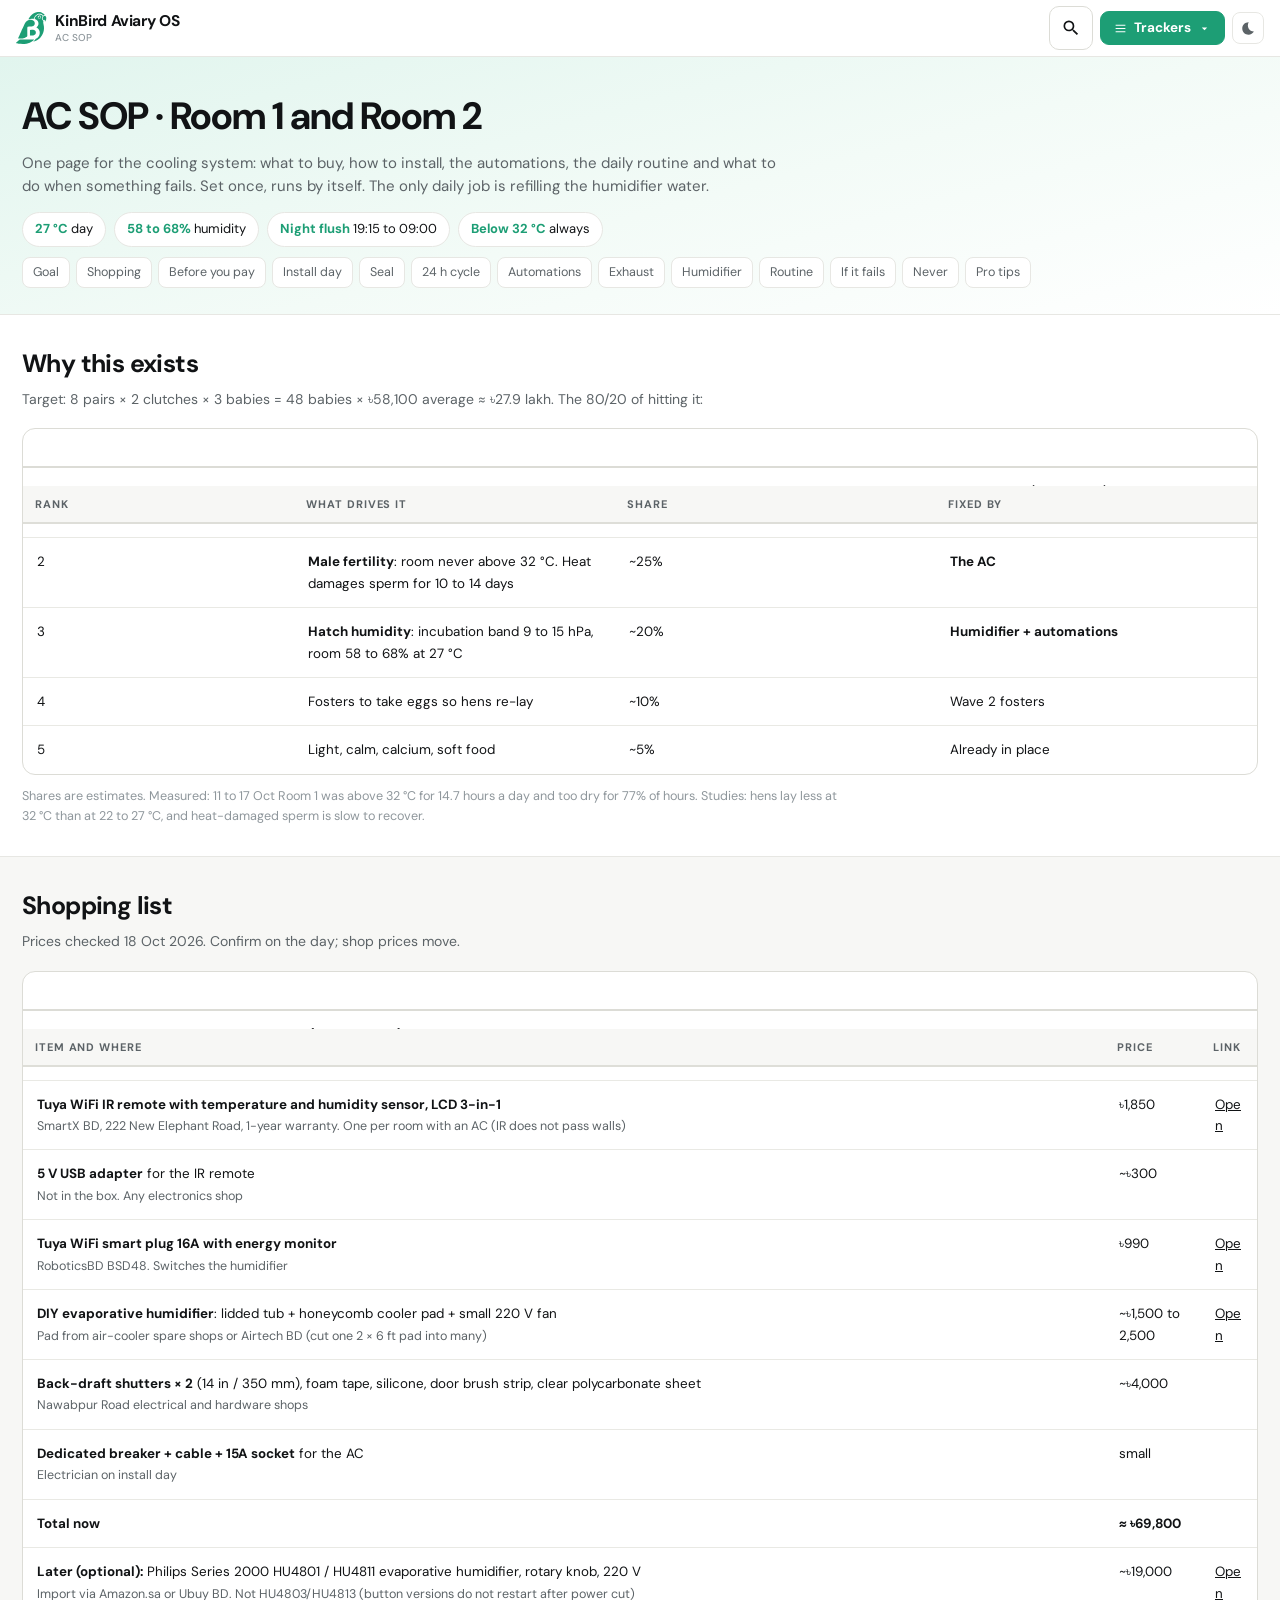
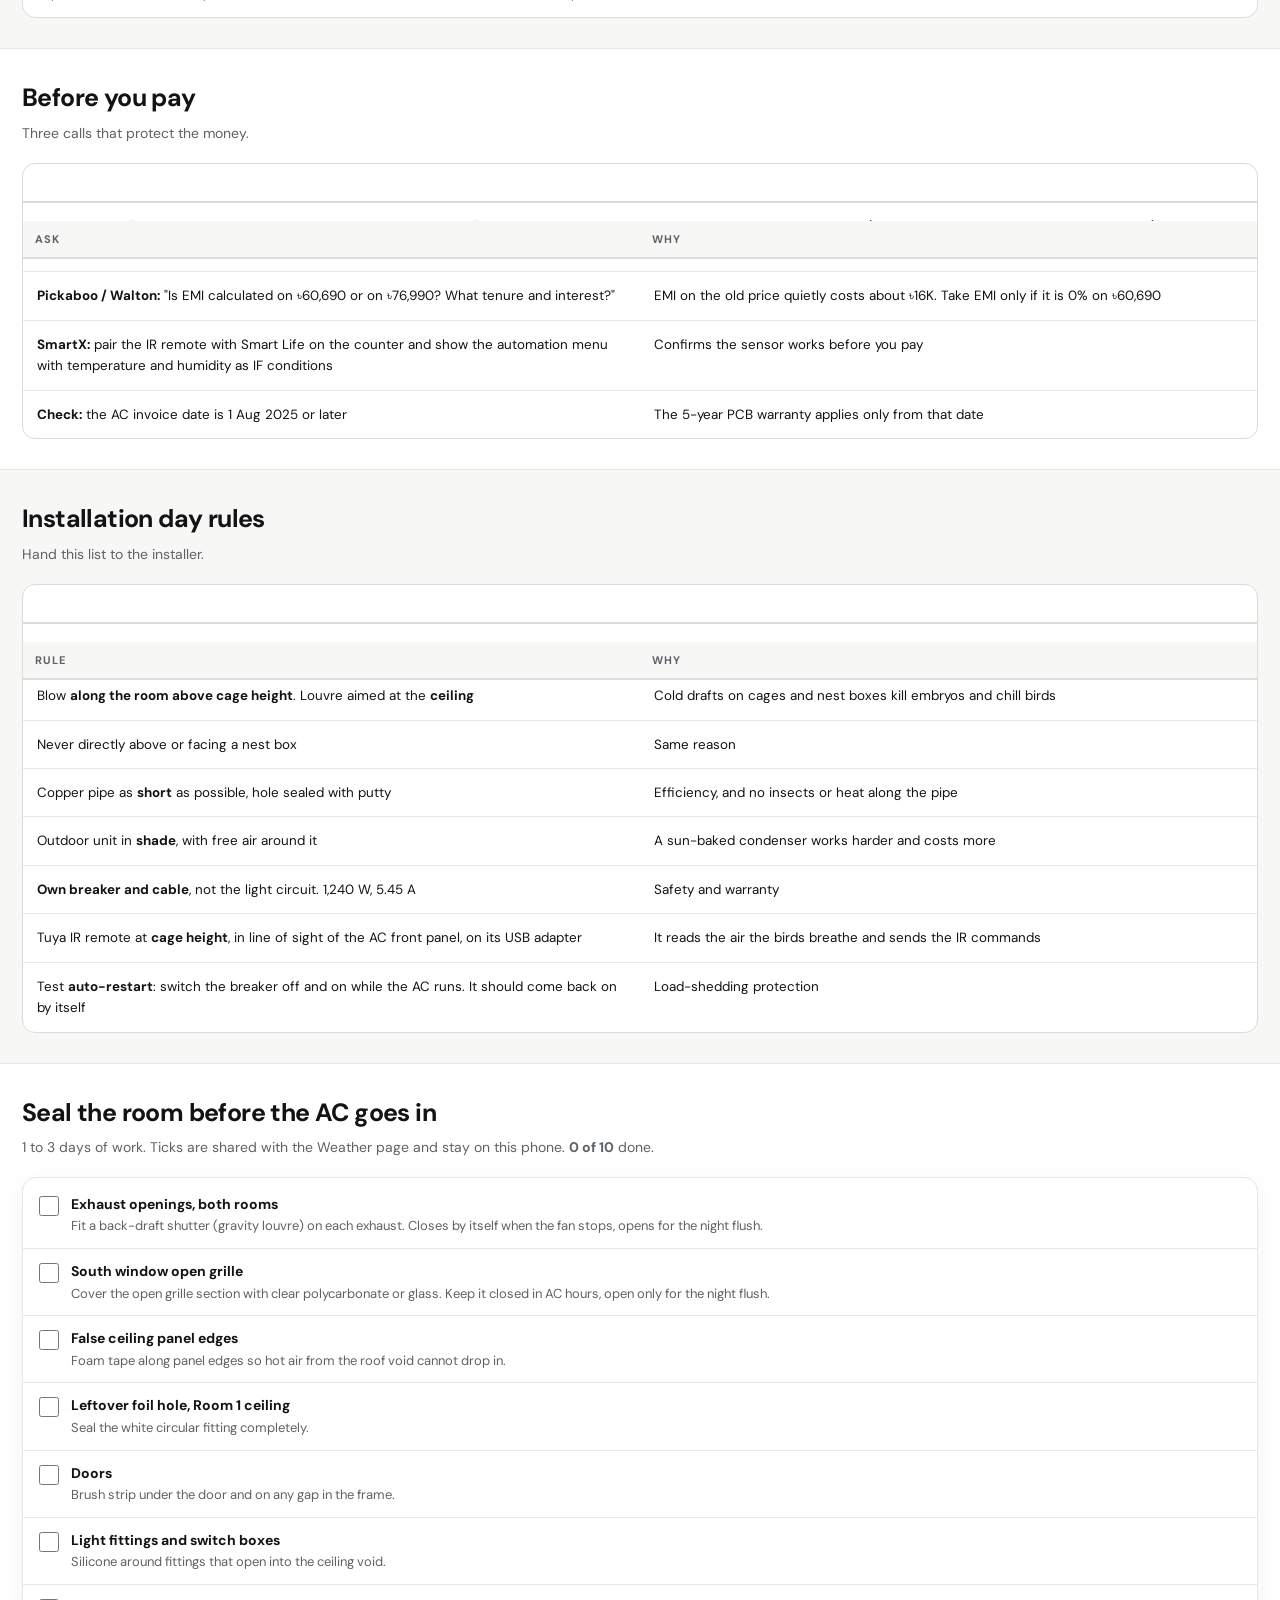
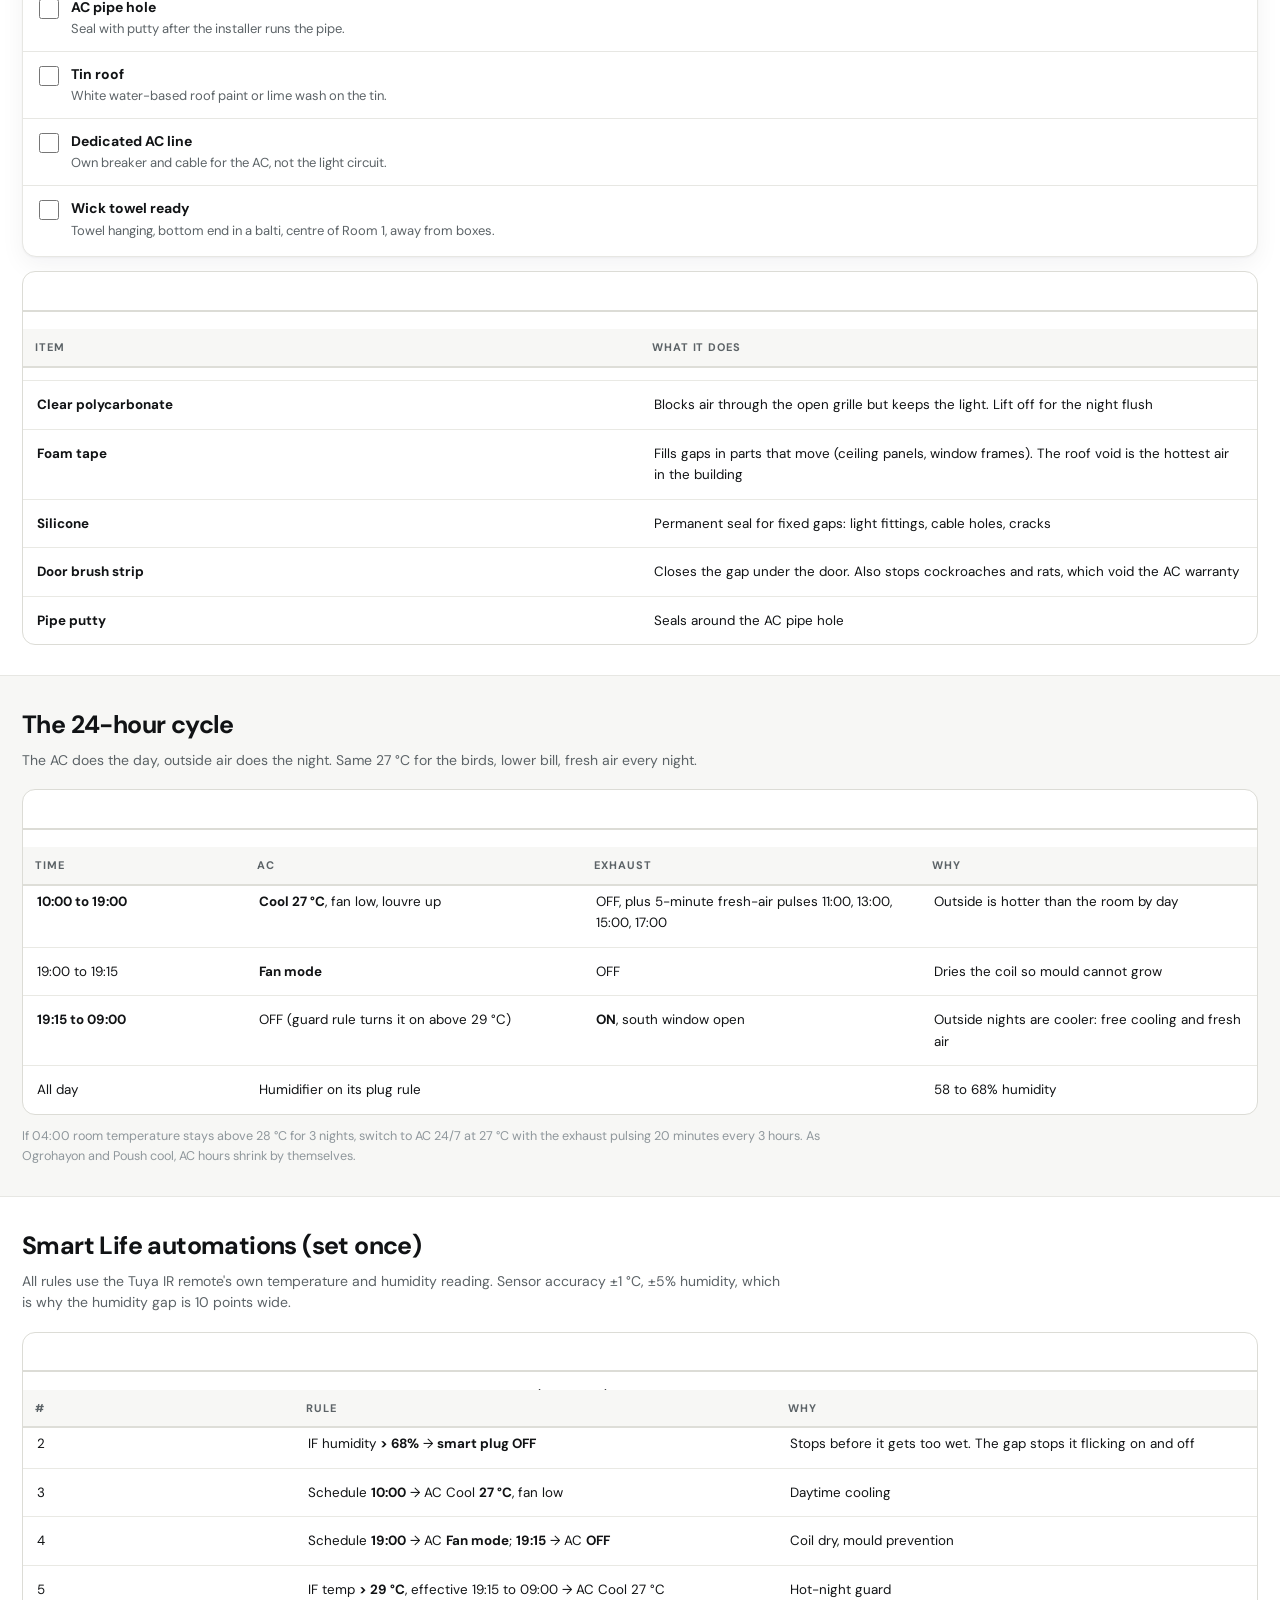
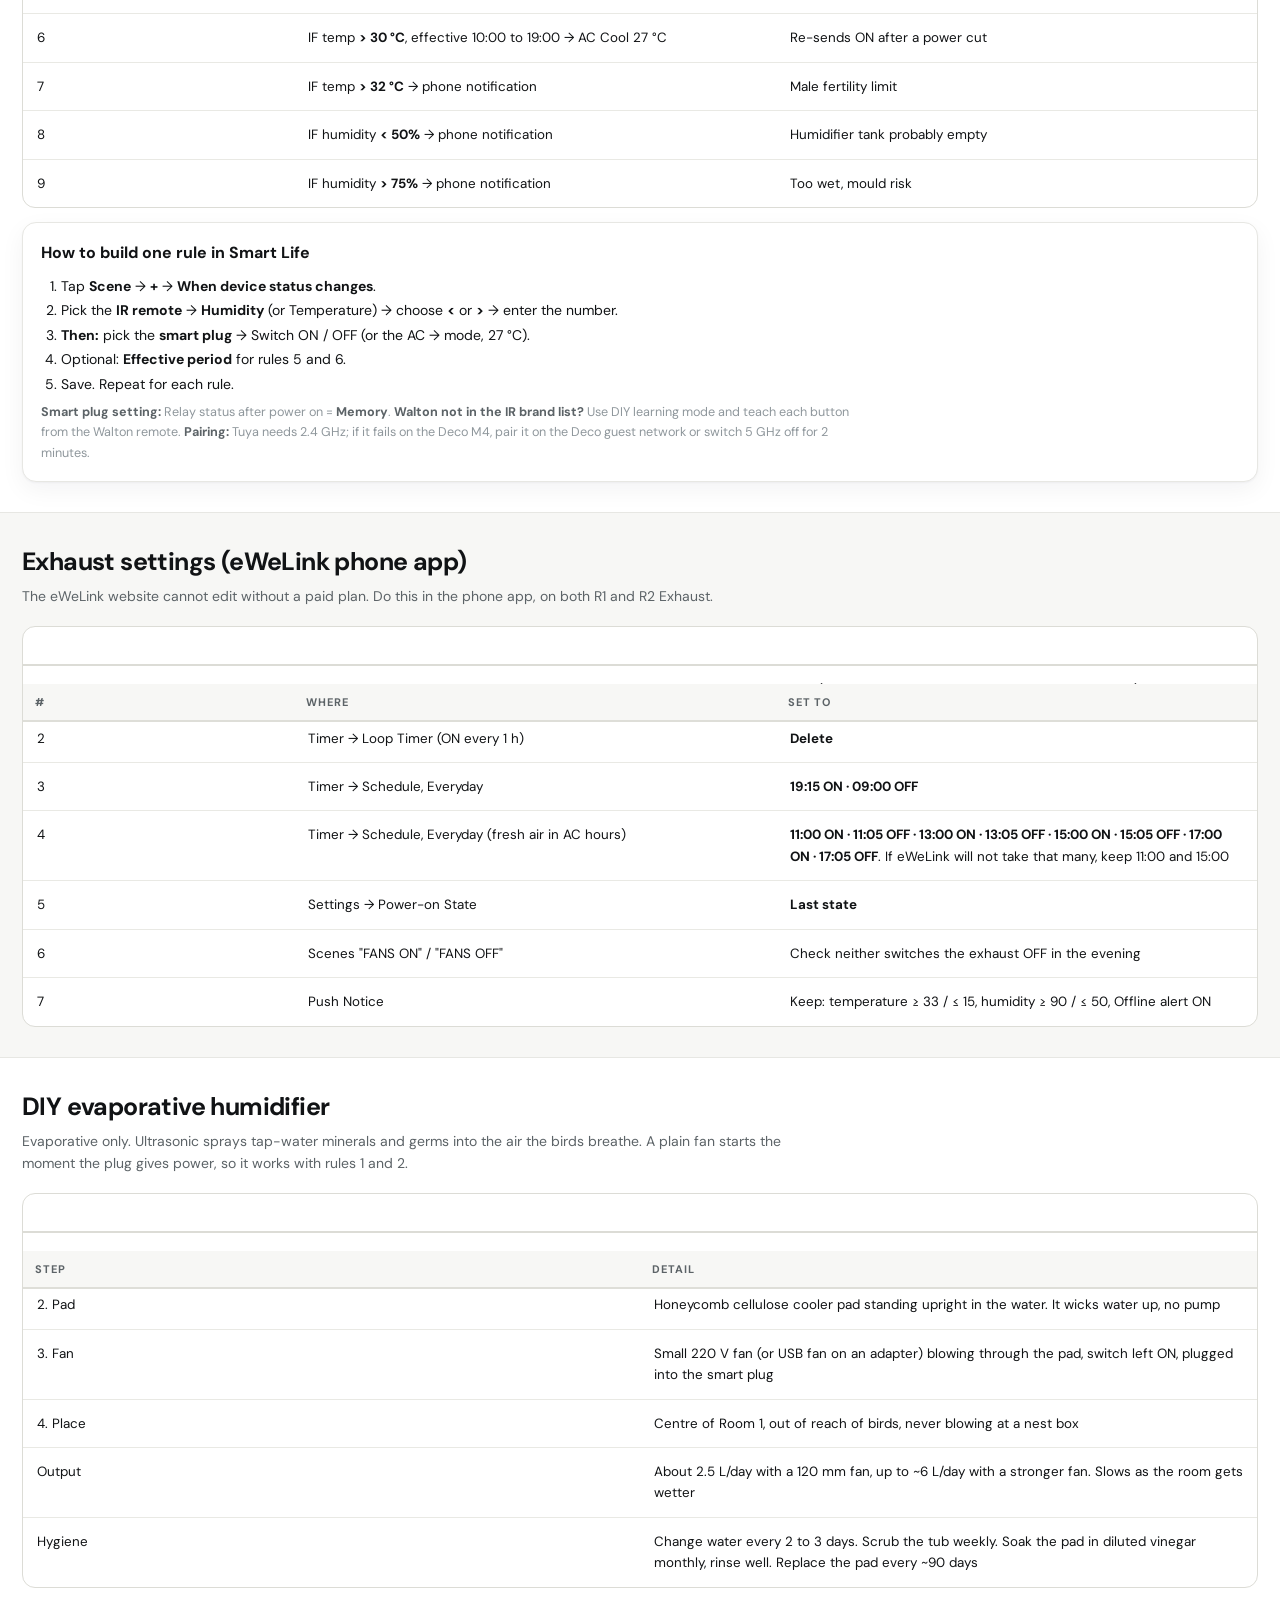
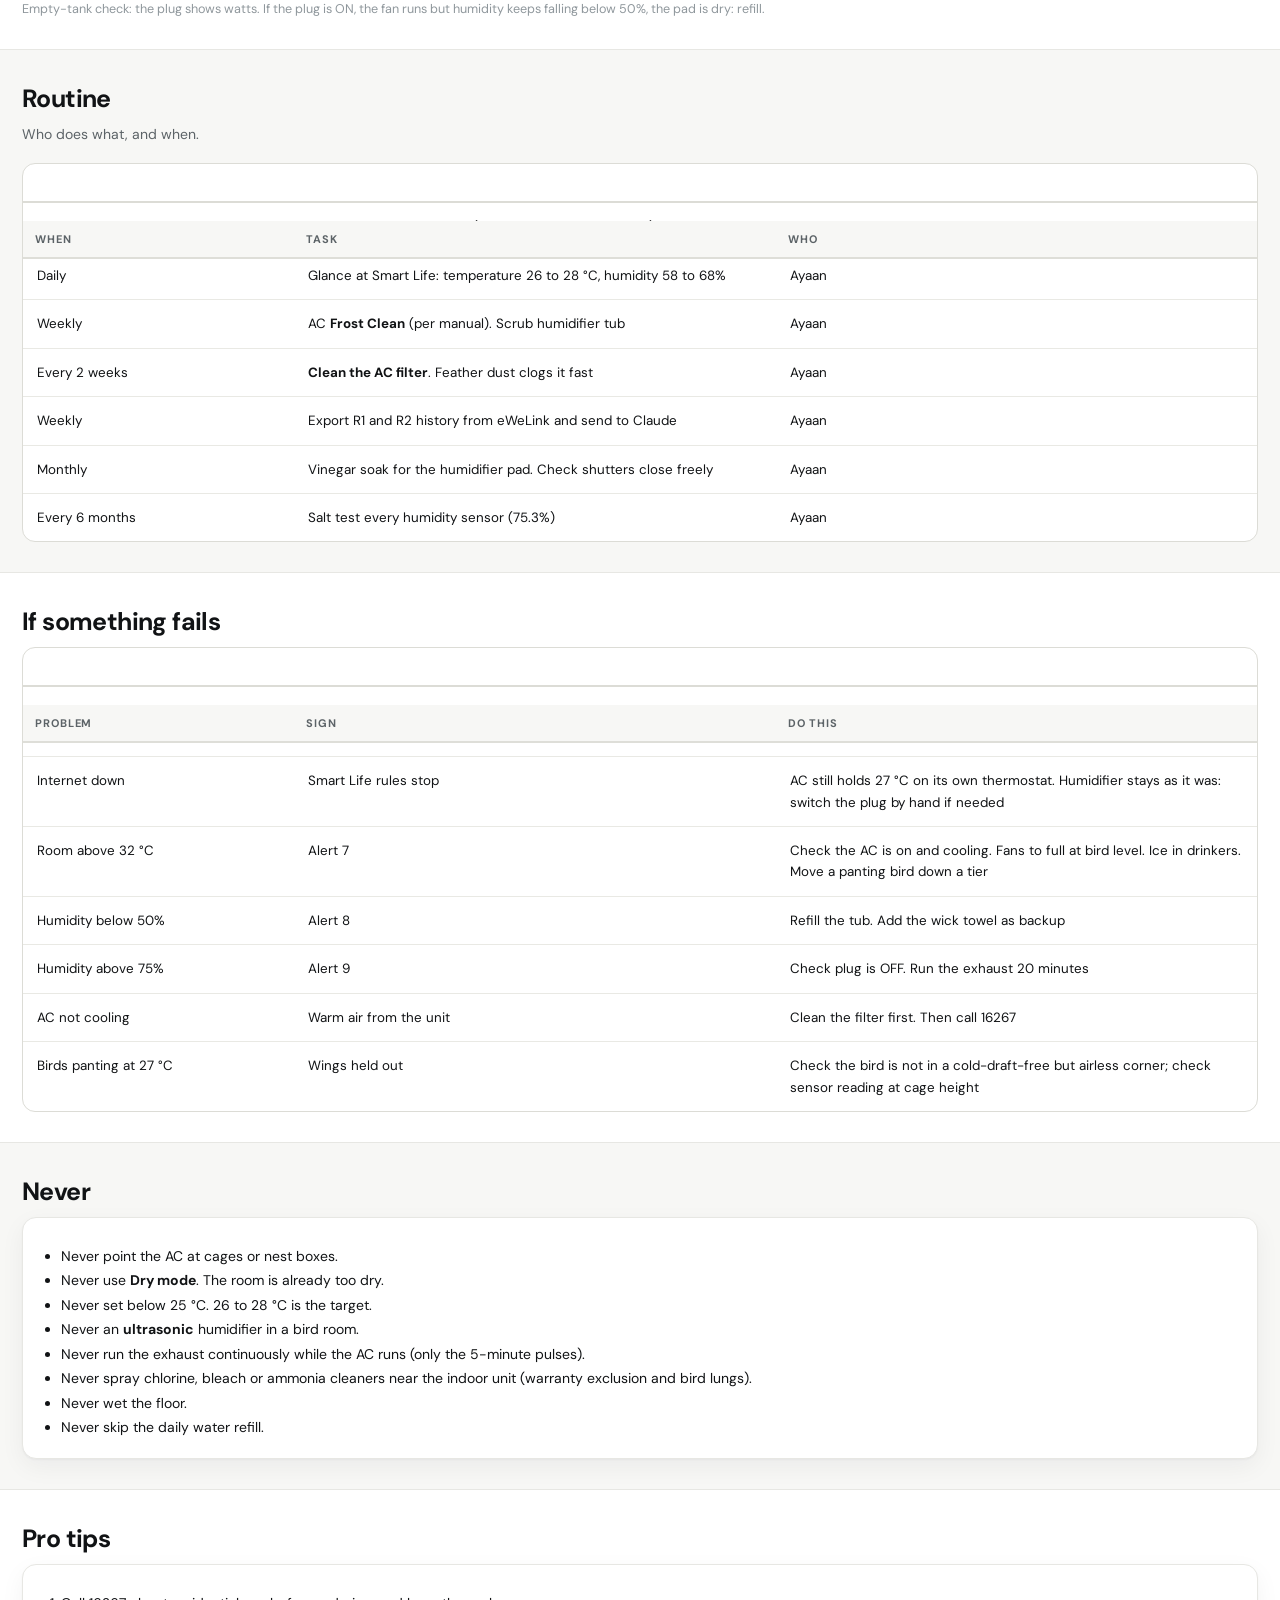
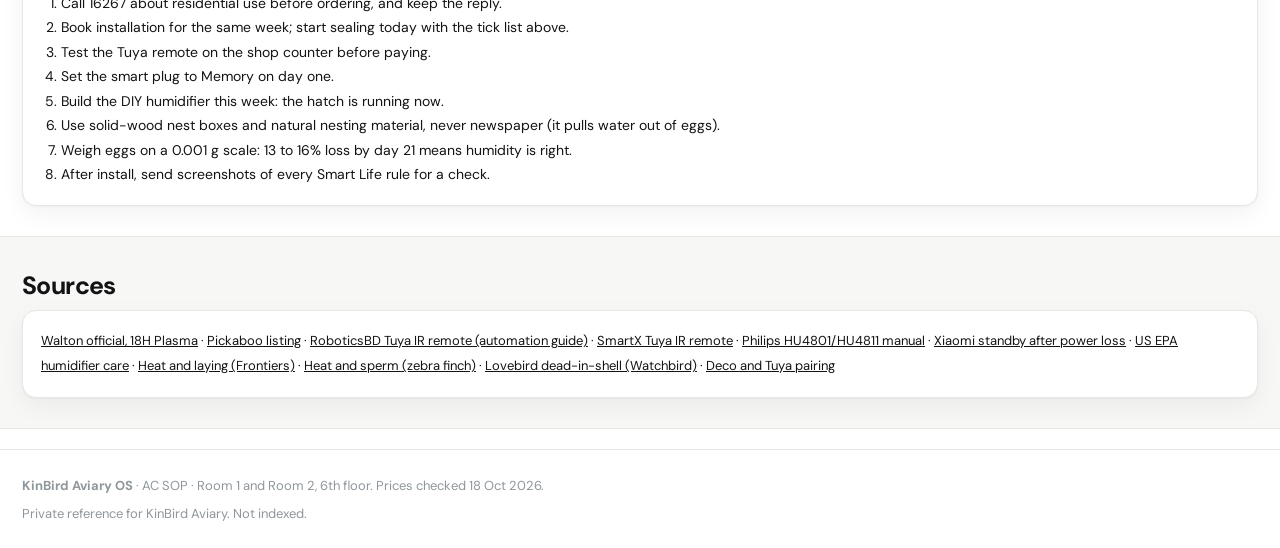
==== ac.html @ 78d63056 "v62: new AC SOP page + nav link" ====
<!DOCTYPE html>
<html lang="en" data-theme="light">
<head>
<meta name="robots" content="noindex,nofollow,noarchive,nosnippet,noimageindex">
<meta name="googlebot" content="noindex,nofollow">
<meta name="bingbot" content="noindex,nofollow">
<script>try{var _t=localStorage.getItem("bmt-theme")||((window.matchMedia&&window.matchMedia("(prefers-color-scheme: dark)").matches)?"dark":"light");document.documentElement.setAttribute("data-theme",_t)}catch(e){}</script>
<meta charset="UTF-8">
<meta name="viewport" content="width=device-width, initial-scale=1">
<title>AC SOP · KinBird Aviary OS</title>
<meta name="description" content="AC, humidity and ventilation standard operating procedure for the KinBird Aviary bird rooms.">
<link rel="icon" type="image/svg+xml" href="data:image/svg+xml,%3Csvg%20xmlns%3D%22http%3A%2F%2Fwww.w3.org%2F2000%2Fsvg%22%20viewBox%3D%22-20%20-20%20555%20583%22%3E%3Cg%20fill%3D%22%231d9e75%22%3E%3Cg%20transform%3D%22translate%289775.001%20-498.755%29%22%3E%3Cpath%20d%3D%22M36.511%2C2.159A59.615%2C59.615%2C0%2C0%2C1%2C50.688%2C19.592l1.714%2C2.9c3.931%2C7.731%2C4.625%2C14.839%2C4.671%2C23.365l.022%2C3.062c-.286%2C14.7-5.636%2C25.13-15.637%2C35.772-5.523%2C5.165-11.681%2C8.613-18.635%2C11.524l-2.779%2C1.222C13.927%2C99.046%2C8%2C98.815%2C1.7%2C98.775q-4.236.018-8.472.041-6.638.018-13.274-.01c-4.289-.017-8.577.009-12.866.041l-3.948-.054a42.175%2C42.175%2C0%2C0%2C0-25.067%2C7.873c-5.294%2C6.065-8.295%2C11.653-8.225%2C19.782.007%2C1.209.014%2C2.418.021%2C3.664l.041%2C4.019q.028%2C4.345.055%2C8.69c.005.763.011%2C1.526.017%2C2.312q.06%2C8.4.065%2C16.8c0%2C.814%2C0%2C1.628%2C0%2C2.466q0%2C5.036.008%2C10.072.01%2C14.279.124%2C28.557.107%2C11.348.071%2C22.694c-.012%2C4%2C0%2C8%2C.063%2C12%2C.407%2C26.251.407%2C26.251-4.332%2C32.5a38.706%2C38.706%2C0%2C0%2C1-9.968%2C7.11q-1.981%2C1.443-3.936%2C2.921a152.576%2C152.576%2C0%2C0%2C1-28.571%2C13.333l-3.683%2C1.338c-19.353%2C6.508-40.4%2C8.16-60.693%2C8.063l-4.006-.005q-6.262-.01-12.525-.036l-8.551-.016q-10.418-.019-20.837-.057a116.469%2C116.469%2C0%2C0%2C1%2C4.884-12.825l1.485-3.265%2C1.54-3.356%2C1.5-3.3c2.446-5.358%2C4.958-10.663%2C7.626-15.914a110.079%2C110.079%2C0%2C0%2C0%2C5.533-12.93%2C114.871%2C114.871%2C0%2C0%2C1%2C8.156-16.983%2C77.4%2C77.4%2C0%2C0%2C0%2C4.262-9.956c3.59-9.5%2C7.885-18.641%2C12.2-27.831q3.722-7.936%2C7.413-15.887l1.5-3.222q6.585-14.138%2C12.983-28.36Q-144.558%2C120-131.049%2C91.117q4.04-8.679%2C8.039-17.376%2C2.48-5.387%2C4.981-10.764%2C1.148-2.481%2C2.285-4.968C-108.757%2C42.72-100.5%2C29.336-88.631%2C17.27l2.671-2.717C-54.3-15.756.1-23.748%2C36.511%2C2.159Z%22%20transform%3D%22translate%28-9513.381%20644.308%29%22%2F%3E%0A%3Cpath%20d%3D%22M19.963%2C1.853C30.5%2C10.1%2C30.5%2C10.1%2C32.7%2C14.61c.047%2C3.471-1.528%2C4.953-3.669%2C7.633C19.789%2C35%2C18.146%2C47.961%2C19.963%2C63.386c2.783%2C12.351%2C9.5%2C23.477%2C20.317%2C30.331l4.063%2C2.177-.467%2C2.213c-4.509%2C21.854-2.278%2C39.844%2C3.444%2C61.258%2C12.169%2C45.738%2C10.734%2C88.721-4.138%2C133.9l-.973%2C3.027C30.272%2C332.963%2C11.241%2C363.8-14.867%2C391.946l-2.027%2C2.258c-24.418%2C26-65.291%2C49.483-101.55%2C51.274-1.852.015-3.705-.045-5.556-.127%2C4.023-4.1%2C8.181-7.945%2C12.481-11.755%2C8.231-7.454%2C15.747-15.385%2C20.753-25.4%2C2.154-4.1%2C3.843-5.723%2C8.395-7.211%2C25.917-9.536%2C44.123-32.748%2C55.578-56.83l1.478-3.3%2C1.333-2.97c10.06-24.847%2C9.333-53.16-.711-77.75C-34.181%2C238.3-51.471%2C222.4-72.028%2C211.054l-2.05-1.383v-2.322A38.156%2C38.156%2C0%2C0%2C1-69.8%2C204.01c15.012-10.8%2C26.114-26.57%2C30.027-44.943%2C2.834-21.539.144-39.822-12.3-57.932C-65.9%2C83.354-83.807%2C74.872-104.263%2C66.869c1.673-18.488%2C9.121-33.409%2C20.9-47.6l1.533-2.045C-75.239%2C8.753-65%2C.916-55.5-3.952h4.644V-6.274C-26.752-15.349-1.489-12.621%2C19.963%2C1.853Z%22%20transform%3D%22translate%28-9354.948%20551.753%29%22%2F%3E%0A%3Cpath%20d%3D%22M11.848.025q3.64%2C0%2C7.28%2C0c6.563%2C0%2C13.124.058%2C19.686.131%2C6.867.065%2C13.734.071%2C20.6.084q19.49.049%2C38.978.223%2C22.195.175%2C44.39.227%2C45.642.164%2C91.282.526C218.7%2C33.867%2C164.295%2C53.652%2C133.06%2C65.066A210.4%2C210.4%2C0%2C0%2C1%2C104.723%2C72.6q-2.922.573-5.832%2C1.209c-17.429%2C3.8-34.484%2C4.476-52.253%2C4.461l-3.279.006A305.434%2C305.434%2C0%2C0%2C1%2C5.14%2C76.053c-3.434-.417-6.8-.737-10.256-.906-14.287-.769-27.906-3.861-41.778-7.179l-3-.715q-4.273-1.027-8.54-2.078l-2.6-.634A79.053%2C79.053%2C0%2C0%2C1-73.6%2C60.422a23.418%2C23.418%2C0%2C0%2C1%2C6.122-8.458l2.3-2.137%2C2.462-2.249%2C2.537-2.346q3.729-3.445%2C7.477-6.869l3.8-3.492q3.361-3.086%2C6.73-6.163%2C6.435-5.887%2C12.822-11.826%2C1.742-1.612%2C3.528-3.176a23.545%2C23.545%2C0%2C0%2C0%2C4.234-4.643C-12.119-1.581-1.35-.2%2C11.848.025Z%22%20transform%3D%22translate%28-9701.404%20963.385%29%22%2F%3E%0A%3Cpath%20d%3D%22M30.105.844%2C34.173%2C2.16c20.274%2C7.229%2C42.11%2C20.67%2C53.982%2C39.319v3.483l-3.138%2C1.147L80.9%2C47.647l-4.082%2C1.51a34.939%2C34.939%2C0%2C0%2C0-8.4%2C5.093c-3.535%2C0-4.682-1.2-7.256-3.628l-3.193-3.338C42.629%2C31.944%2C24.142%2C24.85%2C2.677%2C24.79c-14.671.195-26.8%2C1.63-39.909%2C8.562l-3.406%2C1.778C-69.241%2C50.9-85.366%2C76.508-94.47%2C107.166l-.812%2C2.812c-8.464.146-8.464.146-12.507-.57-23.938-3.774-50.764-1.06-72.944%2C8.865-2.785.993-2.785.993-6.268-.168%2C10.821-21.594%2C22.971-41.478%2C39.474-59.21l1.876-2.03C-119.069%2C28.4-86.205%2C9.961-48.842-.317L-46.4-1C-23.11-7.212%2C7.276-6.611%2C30.105.844Z%22%20transform%3D%22translate%28-9377.86%20504%29%22%2F%3E%0A%3Cpath%20d%3D%22M0%2C.073l29.315-.29%2C9.167-.128q3.662-.02%2C7.323-.035l3.734-.072C65.116-.46%2C77.693%2C5.024%2C89.106%2C15.456c8.221%2C8.565%2C10.959%2C18.555%2C11.029%2C30.041l.073%2C2.875c.081%2C12.727-4.607%2C22.654-13.1%2C32-8.355%2C8.068-19.863%2C13.9-31.622%2C13.869H51.7l-3.972-.018-3.655%2C0q-6.764-.009-13.529-.037L0%2C94.113Z%22%20transform%3D%22translate%28-9538.158%20801.985%29%22%2F%3E%0A%3Cpath%20d%3D%22M6.082.021C17.223%2C8.683%2C22.573%2C23.712%2C24.658%2C37.173%2C26.984%2C58.536%2C21.646%2C77.1%2C8.74%2C94.4a57.082%2C57.082%2C0%2C0%2C1-4.98%2C5.465H1.438l-.132-3.188C.852%2C88.26-.032%2C80.978-3.206%2C73.163L-4.367%2C69.68-6.7%2C71.245l-3.107%2C1.991-3.061%2C2c-3.671%2C1.667-5.147%2C1.542-8.912.249-6.388-4.259-9.521-9.378-12.771-16.254l-1.283-2.653C-39.243%2C46.239-38%2C34.622-33.464%2C24.91-26.339%2C12.469-15.627%2C4.821-1.995.416A26.825%2C26.825%2C0%2C0%2C1%2C6.082.021Z%22%20transform%3D%22translate%28-9285.339%20560.551%29%22%2F%3E%0A%3Cpath%20fill%3D%22%23f2f6f2%22%20d%3D%22M5.37.325c6.564%2C3.354%2C10.893%2C8.729%2C14.658%2C14.948%2C1.9%2C8.889%2C1.013%2C15.744-3.424%2C23.719a28.472%2C28.472%2C0%2C0%2C1-8.694%2C8.354l-3.048%2C2.1a32.938%2C32.938%2C0%2C0%2C1-22.349%2C0c-6.718-3.9-12.862-8.355-15.238-16.036-1.33-9.427-.891-17.473%2C4.7-25.388C-18.907-1.933-7.282-4.452%2C5.37.325Z%22%20transform%3D%22translate%28-9371.919%20559.667%29%22%2F%3E%0A%3Cpath%20d%3D%22M1.826.034C7.268-.4%2C11.171-.528%2C16.121%2C1.993l3.12%2C2.685L22%2C7c3.037%2C5.608%2C2.715%2C11.187%2C1.887%2C17.415-2.63%2C5.665-5.985%2C8.9-11.61%2C11.61-5.8.925-10.214.672-15.528-1.887-4.211-3.81-7.335-6.824-8.054-12.671a48.014%2C48.014%2C0%2C0%2C1%2C.363-8.662l2.322-2.322%2C1.814%2C2.975%2C2.83%2C2.83c5.057.049%2C5.057.049%2C9.288-2.322.623-5.522.623-5.522-1.741-10.231L1.826%2C2.356Z%22%20transform%3D%22translate%28-9384.412%20567.504%29%22%2F%3E%3C%2Fg%3E%3C%2Fg%3E%3C%2Fsvg%3E">
<meta name="theme-color" content="#1d9e75">
<link rel="preconnect" href="https://fonts.googleapis.com">
<link rel="preconnect" href="https://fonts.gstatic.com" crossorigin>
<link href="https://fonts.googleapis.com/css2?family=DM+Sans:opsz,wght@9..40,400;9..40,500;9..40,600;9..40,700&family=Hind+Siliguri:wght@400;600;700&display=swap" rel="stylesheet">
<style>
:root{
  --bg:#ffffff; --bg2:#f7f7f5; --mint:#e1f5ee; --mint2:#f3fbf7; --sand:#faeeda; --sky:#e6f1fb; --rose:#f4eefe;
  --ink:#111315; --ink2:#5c6367; --ink3:#8f979c;
  --green:#1d9e75; --gmid:#12855f; --gdeep:#085041; --line:#e7e7e3; --line2:#f0f0ed;
  --card:#ffffff; --shadow:0 1px 2px rgba(16,24,40,.04),0 8px 24px rgba(16,24,40,.05);
  --ok:#1d9e75; --warn:#c9821a; --bad:#c8412f; --cool:#3b7fc4;
}
[data-theme="dark"]{
  --bg:#0e1418; --bg2:#151d22; --mint:#11302a; --mint2:#0f2621; --sand:#2c2416; --sky:#132535; --rose:#241a33;
  --ink:#eef2f1; --ink2:#a8b3b2; --ink3:#77837f;
  --green:#2fbe8e; --gmid:#25a87c; --gdeep:#8fe3c4; --line:#232d33; --line2:#1b242a;
  --card:#131b20; --shadow:0 1px 2px rgba(0,0,0,.4),0 8px 24px rgba(0,0,0,.35);
  --ok:#2fbe8e; --warn:#e0a955; --bad:#e8776a; --cool:#6fa9e0;
}
*{box-sizing:border-box;margin:0;padding:0}
html{scroll-behavior:smooth}
body{font-family:'DM Sans',-apple-system,BlinkMacSystemFont,'Segoe UI',sans-serif;background:var(--bg);color:var(--ink);line-height:1.55;-webkit-font-smoothing:antialiased;transition:background .2s,color .2s}
.bn{font-family:'Hind Siliguri','DM Sans',sans-serif}
.wrap{max-width:1366px;margin:0 auto;padding:0 22px}
a{color:inherit}

/* topbar */
.topbar{position:sticky;top:0;z-index:90;background:color-mix(in srgb,var(--bg) 90%,transparent);backdrop-filter:blur(16px);border-bottom:1px solid var(--line)}
.topbar .wrap{display:flex;align-items:center;gap:12px;height:56px}
.brand{display:flex;align-items:center;gap:9px;font-weight:700;font-size:15.5px;letter-spacing:-.35px;text-decoration:none;flex-shrink:0}
.mark{display:inline-flex;align-items:center;justify-content:center;width:28px;height:28px;border-radius:8px;background:var(--green);flex-shrink:0}
.mark svg{width:17px;height:17px;fill:#fff}
.bname{display:block;line-height:1.15}
.bname small{display:block;font-size:10px;font-weight:500;color:var(--ink3);letter-spacing:0;margin-top:1px}
.nav{display:flex;align-items:center;gap:7px;margin-left:auto;overflow-x:auto;scrollbar-width:none}
.nav::-webkit-scrollbar{display:none}
.navlink{display:inline-flex;align-items:center;gap:6px;font-size:13.5px;font-weight:600;color:var(--ink2);text-decoration:none;padding:7px 12px;border-radius:8px;border:1px solid var(--line);background:var(--card);white-space:nowrap;transition:.16s;flex-shrink:0}
.navlink:hover{border-color:var(--green);color:var(--green)}
.navlink.on{background:var(--green);border-color:var(--green);color:#fff}
[data-theme="dark"] .navlink.on{color:#0e1418}
.navlink svg{width:13px;height:13px;fill:currentColor}
.tbtn{display:inline-flex;align-items:center;justify-content:center;background:var(--card);border:1px solid var(--line);color:var(--ink2);width:32px;height:32px;border-radius:8px;cursor:pointer;font-family:inherit;transition:.16s;flex-shrink:0}
.tbtn:hover{border-color:var(--green);color:var(--green)}
.tbtn svg{width:15px;height:15px;fill:currentColor}
@media(max-width:760px){.navlink span{display:none}.navlink{padding:7px 9px}}
@media(max-width:560px){.brand .bname{display:none}}

/* hero */
.hero{background:linear-gradient(165deg,var(--mint) 0%,var(--mint2) 55%,var(--bg) 100%);border-bottom:1px solid var(--line);padding:30px 0 26px}
[data-theme="dark"] .hero{background:linear-gradient(165deg,#11302a 0%,#0f2621 55%,var(--bg) 100%)}
.bdate{display:flex;flex-wrap:wrap;align-items:flex-end;gap:16px 26px}
.bdate .big{font-size:clamp(26px,4.6vw,40px);font-weight:700;letter-spacing:-1px;line-height:1.08}
.bdate .bnbig{font-size:clamp(20px,3.4vw,29px);font-weight:600;color:var(--gmid);line-height:1.25}
.bmeta{display:flex;flex-wrap:wrap;gap:8px;margin-top:14px}
.pill{display:inline-flex;align-items:center;gap:6px;font-size:12.5px;font-weight:600;padding:5px 11px;border-radius:99px;background:var(--card);border:1px solid var(--line);color:var(--ink2)}
.pill b{color:var(--ink)}
.pill.gr{background:var(--green);border-color:var(--green);color:#fff}
[data-theme="dark"] .pill.gr{color:#0e1418}

/* layout */
section{padding:30px 0}
h2{font-size:clamp(19px,2.4vw,25px);font-weight:700;letter-spacing:-.6px;margin-bottom:5px}
.sub{font-size:14px;color:var(--ink2);margin-bottom:18px;max-width:760px}
.card{background:var(--card);border:1px solid var(--line);border-radius:14px;padding:18px;box-shadow:var(--shadow)}
.grid2{display:grid;grid-template-columns:1fr 1fr;gap:16px}
.grid3{display:grid;grid-template-columns:repeat(3,1fr);gap:14px}
@media(max-width:860px){.grid2,.grid3{grid-template-columns:1fr}}

/* gap engine */
.gapwrap{display:grid;grid-template-columns:minmax(230px,300px) 1fr;gap:18px}
@media(max-width:860px){.gapwrap{grid-template-columns:1fr}}
.fld{margin-bottom:12px}
.fld label{display:block;font-size:12px;font-weight:600;color:var(--ink2);margin-bottom:5px;text-transform:uppercase;letter-spacing:.4px}
.fld input{width:100%;font-family:inherit;font-size:16px;font-weight:600;padding:9px 11px;border-radius:9px;border:1px solid var(--line);background:var(--bg2);color:var(--ink)}
.fld input:focus{outline:2px solid var(--green);outline-offset:-1px;border-color:var(--green)}
.hint{font-size:11.5px;color:var(--ink3);margin-top:4px;line-height:1.45}
.verdict{border-radius:13px;padding:17px 18px;border:1px solid var(--line);background:var(--bg2)}
.verdict.ok{background:var(--mint);border-color:color-mix(in srgb,var(--green) 40%,transparent)}
.verdict.warn{background:var(--sand);border-color:color-mix(in srgb,var(--warn) 40%,transparent)}
.verdict.bad{background:#fdecea;border-color:color-mix(in srgb,var(--bad) 40%,transparent)}
[data-theme="dark"] .verdict.bad{background:#2b1512}
.vnum{font-size:40px;font-weight:700;letter-spacing:-1.6px;line-height:1}
.vlab{font-size:12px;font-weight:700;text-transform:uppercase;letter-spacing:.6px;color:var(--ink2);margin-bottom:6px}
.vtext{font-size:14.2px;margin-top:10px;line-height:1.6}
.vtext b{font-weight:700}
.readout{display:grid;grid-template-columns:repeat(auto-fit,minmax(126px,1fr));gap:10px;margin-top:14px}
.ro{background:var(--card);border:1px solid var(--line);border-radius:10px;padding:10px 12px}
.ro .k{font-size:10.5px;font-weight:700;text-transform:uppercase;letter-spacing:.5px;color:var(--ink3)}
.ro .v{font-size:19px;font-weight:700;letter-spacing:-.5px;margin-top:2px}

/* action cards */
.act{border-left:3px solid var(--green);padding:13px 15px;background:var(--bg2);border-radius:0 11px 11px 0;margin-bottom:10px}
.act.w{border-left-color:var(--warn)}
.act.b{border-left-color:var(--bad)}
.act .t{font-size:11px;font-weight:700;text-transform:uppercase;letter-spacing:.6px;color:var(--ink3);margin-bottom:3px}
.act .m{font-size:15px;font-weight:700;letter-spacing:-.3px}
.act .d{font-size:13px;color:var(--ink2);margin-top:4px;line-height:1.55}

/* tables */
.tw{overflow-x:auto;border:1px solid var(--line);border-radius:13px;background:var(--card)}
table{width:100%;border-collapse:collapse;font-size:13.4px;min-width:660px}
th{background:var(--bg2);font-size:11px;font-weight:700;text-transform:uppercase;letter-spacing:.5px;color:var(--ink2);text-align:left;padding:10px 12px;border-bottom:1px solid var(--line);white-space:nowrap}
td{padding:9px 12px;border-bottom:1px solid var(--line2);white-space:nowrap}
tr:last-child td{border-bottom:0}
td.n{font-variant-numeric:tabular-nums;font-weight:600}
.tag{display:inline-block;font-size:10.5px;font-weight:700;padding:2px 7px;border-radius:5px;letter-spacing:.3px}
.t-ok{background:var(--mint);color:var(--gmid)}
.t-warn{background:var(--sand);color:var(--warn)}
.t-bad{background:#fdecea;color:var(--bad)}
[data-theme="dark"] .t-bad{background:#2b1512;color:var(--bad)}
.t-cool{background:var(--sky);color:var(--cool)}
tr.today td{background:var(--mint2);font-weight:700}
[data-theme="dark"] tr.today td{background:#0f2621}

.note{font-size:12.6px;color:var(--ink3);margin-top:11px;line-height:1.6;max-width:820px}
.note b{color:var(--ink2)}
.err{background:#fdecea;border:1px solid color-mix(in srgb,var(--bad) 40%,transparent);color:var(--bad);padding:12px 14px;border-radius:11px;font-size:13.5px;font-weight:600}
[data-theme="dark"] .err{background:#2b1512}
footer{border-top:1px solid var(--line);padding:26px 0;margin-top:20px;font-size:13px;color:var(--ink3)}
footer a{color:var(--green);font-weight:600}
.seg{display:inline-flex;border:1px solid var(--line);border-radius:9px;overflow:hidden;margin-left:auto}
.seg button{font-family:inherit;font-size:12.5px;font-weight:600;padding:6px 12px;background:var(--card);color:var(--ink2);border:0;cursor:pointer;border-right:1px solid var(--line)}
.seg button:last-child{border-right:0}
.seg button.on{background:var(--green);color:#fff}
[data-theme="dark"] .seg button.on{color:#0e1418}
.hd{display:flex;align-items:flex-end;gap:14px;flex-wrap:wrap;margin-bottom:16px}
.hd>div{flex:1;min-width:240px}
.hd .sub{margin-bottom:0}

/* ================= MOBILE ================= */
@media(max-width:900px){
  .wrap{padding:0 14px}
  .navlink{min-height:42px;padding:10px 12px}
  .tbtn{width:42px;height:42px}
  .tbtn svg{width:18px;height:18px}
  .fld input{font-size:16px;padding:12px 12px}
  .pill{font-size:13px;padding:7px 12px}
  .hint{font-size:12.5px}
  .ro .k{font-size:11.5px}
  .act .t{font-size:12px}
  .act .d{font-size:13.5px}
  .vlab{font-size:12.5px}
  table{font-size:14px}
  th{font-size:12px;padding:11px 12px}
  td{padding:11px 12px}
  .tag{font-size:11.5px}
  .note{font-size:13.5px}
  .sub{font-size:14.5px}
  .bdate .big{font-size:26px}
  section{padding:24px 0}
}

/* ===== trackers dropdown (shared across every page) ===== */
.navdd{position:relative;flex-shrink:0}
.navbtn{display:inline-flex;align-items:center;gap:7px;font-size:13.5px;font-weight:700;color:#fff;background:var(--green);border:1px solid var(--green);padding:8px 13px;border-radius:9px;cursor:pointer;white-space:nowrap;font-family:inherit;line-height:1.2;transition:.16s}
.navbtn:hover{background:var(--gmid);border-color:var(--gmid)}
[data-theme="dark"] .navbtn{color:#0e1418}
.navbtn svg{width:13px;height:13px;fill:currentColor}
.navbtn .cv{transition:transform .18s}
.navdd.open .navbtn .cv{transform:rotate(180deg)}
.navmenu{position:absolute;right:0;top:calc(100% + 8px);min-width:296px;background:var(--card);border:1px solid var(--line);border-radius:14px;box-shadow:0 14px 44px rgba(16,24,40,.18);padding:7px;display:none;z-index:300}
[data-theme="dark"] .navmenu{box-shadow:0 14px 44px rgba(0,0,0,.55)}
.navdd.open .navmenu{display:block}
.navmenu a{display:flex;align-items:center;gap:11px;padding:9px 11px;border-radius:9px;text-decoration:none;color:var(--ink);transition:.14s}
.navmenu a:hover{background:var(--mint2)}
.navmenu a.on{background:var(--mint)}
.nmi{width:30px;height:30px;border-radius:8px;background:var(--bg2);display:grid;place-items:center;flex-shrink:0}
.navmenu a.on .nmi{background:var(--card)}
.nmi svg{width:15px;height:15px;fill:var(--green)}
.nmt{font-size:13.5px;font-weight:700;line-height:1.3}
.nmt small{display:block;font-size:11.4px;font-weight:500;color:var(--ink3);letter-spacing:0}
.nmhd{font-size:9.5px;font-weight:700;letter-spacing:1px;text-transform:uppercase;color:var(--ink3);padding:9px 11px 5px}
.nmsep{height:1px;background:var(--line);margin:6px 4px}
@media(max-width:640px){.navmenu{min-width:min(300px,calc(100vw - 28px))}.navbtn{padding:8px 11px}}

.topbar .nav{overflow:visible!important}
.topbar .navdd{margin-left:auto}
.topbar .nav .navdd{margin-left:0}
</style>
<link rel="stylesheet" href="mobile.css?v62">
</head>
<body>

<div class="topbar"><div class="wrap">
  <a class="brand" href="index.html">
    <span class="mark"><svg class="kbbird" viewBox="0 0 514.85 542.908" aria-hidden="true"><g transform="translate(9775.001 -498.755)"><path d="M36.511,2.159A59.615,59.615,0,0,1,50.688,19.592l1.714,2.9c3.931,7.731,4.625,14.839,4.671,23.365l.022,3.062c-.286,14.7-5.636,25.13-15.637,35.772-5.523,5.165-11.681,8.613-18.635,11.524l-2.779,1.222C13.927,99.046,8,98.815,1.7,98.775q-4.236.018-8.472.041-6.638.018-13.274-.01c-4.289-.017-8.577.009-12.866.041l-3.948-.054a42.175,42.175,0,0,0-25.067,7.873c-5.294,6.065-8.295,11.653-8.225,19.782.007,1.209.014,2.418.021,3.664l.041,4.019q.028,4.345.055,8.69c.005.763.011,1.526.017,2.312q.06,8.4.065,16.8c0,.814,0,1.628,0,2.466q0,5.036.008,10.072.01,14.279.124,28.557.107,11.348.071,22.694c-.012,4,0,8,.063,12,.407,26.251.407,26.251-4.332,32.5a38.706,38.706,0,0,1-9.968,7.11q-1.981,1.443-3.936,2.921a152.576,152.576,0,0,1-28.571,13.333l-3.683,1.338c-19.353,6.508-40.4,8.16-60.693,8.063l-4.006-.005q-6.262-.01-12.525-.036l-8.551-.016q-10.418-.019-20.837-.057a116.469,116.469,0,0,1,4.884-12.825l1.485-3.265,1.54-3.356,1.5-3.3c2.446-5.358,4.958-10.663,7.626-15.914a110.079,110.079,0,0,0,5.533-12.93,114.871,114.871,0,0,1,8.156-16.983,77.4,77.4,0,0,0,4.262-9.956c3.59-9.5,7.885-18.641,12.2-27.831q3.722-7.936,7.413-15.887l1.5-3.222q6.585-14.138,12.983-28.36Q-144.558,120-131.049,91.117q4.04-8.679,8.039-17.376,2.48-5.387,4.981-10.764,1.148-2.481,2.285-4.968C-108.757,42.72-100.5,29.336-88.631,17.27l2.671-2.717C-54.3-15.756.1-23.748,36.511,2.159Z" transform="translate(-9513.381 644.308)"/>
<path d="M19.963,1.853C30.5,10.1,30.5,10.1,32.7,14.61c.047,3.471-1.528,4.953-3.669,7.633C19.789,35,18.146,47.961,19.963,63.386c2.783,12.351,9.5,23.477,20.317,30.331l4.063,2.177-.467,2.213c-4.509,21.854-2.278,39.844,3.444,61.258,12.169,45.738,10.734,88.721-4.138,133.9l-.973,3.027C30.272,332.963,11.241,363.8-14.867,391.946l-2.027,2.258c-24.418,26-65.291,49.483-101.55,51.274-1.852.015-3.705-.045-5.556-.127,4.023-4.1,8.181-7.945,12.481-11.755,8.231-7.454,15.747-15.385,20.753-25.4,2.154-4.1,3.843-5.723,8.395-7.211,25.917-9.536,44.123-32.748,55.578-56.83l1.478-3.3,1.333-2.97c10.06-24.847,9.333-53.16-.711-77.75C-34.181,238.3-51.471,222.4-72.028,211.054l-2.05-1.383v-2.322A38.156,38.156,0,0,1-69.8,204.01c15.012-10.8,26.114-26.57,30.027-44.943,2.834-21.539.144-39.822-12.3-57.932C-65.9,83.354-83.807,74.872-104.263,66.869c1.673-18.488,9.121-33.409,20.9-47.6l1.533-2.045C-75.239,8.753-65,.916-55.5-3.952h4.644V-6.274C-26.752-15.349-1.489-12.621,19.963,1.853Z" transform="translate(-9354.948 551.753)"/>
<path d="M11.848.025q3.64,0,7.28,0c6.563,0,13.124.058,19.686.131,6.867.065,13.734.071,20.6.084q19.49.049,38.978.223,22.195.175,44.39.227,45.642.164,91.282.526C218.7,33.867,164.295,53.652,133.06,65.066A210.4,210.4,0,0,1,104.723,72.6q-2.922.573-5.832,1.209c-17.429,3.8-34.484,4.476-52.253,4.461l-3.279.006A305.434,305.434,0,0,1,5.14,76.053c-3.434-.417-6.8-.737-10.256-.906-14.287-.769-27.906-3.861-41.778-7.179l-3-.715q-4.273-1.027-8.54-2.078l-2.6-.634A79.053,79.053,0,0,1-73.6,60.422a23.418,23.418,0,0,1,6.122-8.458l2.3-2.137,2.462-2.249,2.537-2.346q3.729-3.445,7.477-6.869l3.8-3.492q3.361-3.086,6.73-6.163,6.435-5.887,12.822-11.826,1.742-1.612,3.528-3.176a23.545,23.545,0,0,0,4.234-4.643C-12.119-1.581-1.35-.2,11.848.025Z" transform="translate(-9701.404 963.385)"/>
<path d="M30.105.844,34.173,2.16c20.274,7.229,42.11,20.67,53.982,39.319v3.483l-3.138,1.147L80.9,47.647l-4.082,1.51a34.939,34.939,0,0,0-8.4,5.093c-3.535,0-4.682-1.2-7.256-3.628l-3.193-3.338C42.629,31.944,24.142,24.85,2.677,24.79c-14.671.195-26.8,1.63-39.909,8.562l-3.406,1.778C-69.241,50.9-85.366,76.508-94.47,107.166l-.812,2.812c-8.464.146-8.464.146-12.507-.57-23.938-3.774-50.764-1.06-72.944,8.865-2.785.993-2.785.993-6.268-.168,10.821-21.594,22.971-41.478,39.474-59.21l1.876-2.03C-119.069,28.4-86.205,9.961-48.842-.317L-46.4-1C-23.11-7.212,7.276-6.611,30.105.844Z" transform="translate(-9377.86 504)"/>
<path d="M0,.073l29.315-.29,9.167-.128q3.662-.02,7.323-.035l3.734-.072C65.116-.46,77.693,5.024,89.106,15.456c8.221,8.565,10.959,18.555,11.029,30.041l.073,2.875c.081,12.727-4.607,22.654-13.1,32-8.355,8.068-19.863,13.9-31.622,13.869H51.7l-3.972-.018-3.655,0q-6.764-.009-13.529-.037L0,94.113Z" transform="translate(-9538.158 801.985)"/>
<path d="M6.082.021C17.223,8.683,22.573,23.712,24.658,37.173,26.984,58.536,21.646,77.1,8.74,94.4a57.082,57.082,0,0,1-4.98,5.465H1.438l-.132-3.188C.852,88.26-.032,80.978-3.206,73.163L-4.367,69.68-6.7,71.245l-3.107,1.991-3.061,2c-3.671,1.667-5.147,1.542-8.912.249-6.388-4.259-9.521-9.378-12.771-16.254l-1.283-2.653C-39.243,46.239-38,34.622-33.464,24.91-26.339,12.469-15.627,4.821-1.995.416A26.825,26.825,0,0,1,6.082.021Z" transform="translate(-9285.339 560.551)"/>
<path class="kbe" d="M5.37.325c6.564,3.354,10.893,8.729,14.658,14.948,1.9,8.889,1.013,15.744-3.424,23.719a28.472,28.472,0,0,1-8.694,8.354l-3.048,2.1a32.938,32.938,0,0,1-22.349,0c-6.718-3.9-12.862-8.355-15.238-16.036-1.33-9.427-.891-17.473,4.7-25.388C-18.907-1.933-7.282-4.452,5.37.325Z" transform="translate(-9371.919 559.667)"/>
<path d="M1.826.034C7.268-.4,11.171-.528,16.121,1.993l3.12,2.685L22,7c3.037,5.608,2.715,11.187,1.887,17.415-2.63,5.665-5.985,8.9-11.61,11.61-5.8.925-10.214.672-15.528-1.887-4.211-3.81-7.335-6.824-8.054-12.671a48.014,48.014,0,0,1,.363-8.662l2.322-2.322,1.814,2.975,2.83,2.83c5.057.049,5.057.049,9.288-2.322.623-5.522.623-5.522-1.741-10.231L1.826,2.356Z" transform="translate(-9384.412 567.504)"/></g></svg></span>
    <span class="bname">KinBird Aviary OS<small>AC SOP</small></span>
  </a>
  <div class="nav">
  <div class="navdd" id="navdd">
    <button class="navbtn" id="navbtn" aria-haspopup="true" aria-expanded="false">
      <svg viewBox="0 0 24 24"><path d="M3 5h18v2H3V5zm0 6h18v2H3v-2zm0 6h18v2H3v-2z"/></svg><span>Trackers</span>
      <svg class="cv" viewBox="0 0 24 24"><path d="M7 10l5 5 5-5z"/></svg>
    </button>
    <div class="navmenu" id="navmenu" role="menu">
      <div class="nmhd">Check these weekly</div>
      <a href="index.html" data-p="index"><span class="nmi"><svg class="kbbird" viewBox="0 0 514.85 542.908" aria-hidden="true"><g transform="translate(9775.001 -498.755)"><path d="M36.511,2.159A59.615,59.615,0,0,1,50.688,19.592l1.714,2.9c3.931,7.731,4.625,14.839,4.671,23.365l.022,3.062c-.286,14.7-5.636,25.13-15.637,35.772-5.523,5.165-11.681,8.613-18.635,11.524l-2.779,1.222C13.927,99.046,8,98.815,1.7,98.775q-4.236.018-8.472.041-6.638.018-13.274-.01c-4.289-.017-8.577.009-12.866.041l-3.948-.054a42.175,42.175,0,0,0-25.067,7.873c-5.294,6.065-8.295,11.653-8.225,19.782.007,1.209.014,2.418.021,3.664l.041,4.019q.028,4.345.055,8.69c.005.763.011,1.526.017,2.312q.06,8.4.065,16.8c0,.814,0,1.628,0,2.466q0,5.036.008,10.072.01,14.279.124,28.557.107,11.348.071,22.694c-.012,4,0,8,.063,12,.407,26.251.407,26.251-4.332,32.5a38.706,38.706,0,0,1-9.968,7.11q-1.981,1.443-3.936,2.921a152.576,152.576,0,0,1-28.571,13.333l-3.683,1.338c-19.353,6.508-40.4,8.16-60.693,8.063l-4.006-.005q-6.262-.01-12.525-.036l-8.551-.016q-10.418-.019-20.837-.057a116.469,116.469,0,0,1,4.884-12.825l1.485-3.265,1.54-3.356,1.5-3.3c2.446-5.358,4.958-10.663,7.626-15.914a110.079,110.079,0,0,0,5.533-12.93,114.871,114.871,0,0,1,8.156-16.983,77.4,77.4,0,0,0,4.262-9.956c3.59-9.5,7.885-18.641,12.2-27.831q3.722-7.936,7.413-15.887l1.5-3.222q6.585-14.138,12.983-28.36Q-144.558,120-131.049,91.117q4.04-8.679,8.039-17.376,2.48-5.387,4.981-10.764,1.148-2.481,2.285-4.968C-108.757,42.72-100.5,29.336-88.631,17.27l2.671-2.717C-54.3-15.756.1-23.748,36.511,2.159Z" transform="translate(-9513.381 644.308)"/>
<path d="M19.963,1.853C30.5,10.1,30.5,10.1,32.7,14.61c.047,3.471-1.528,4.953-3.669,7.633C19.789,35,18.146,47.961,19.963,63.386c2.783,12.351,9.5,23.477,20.317,30.331l4.063,2.177-.467,2.213c-4.509,21.854-2.278,39.844,3.444,61.258,12.169,45.738,10.734,88.721-4.138,133.9l-.973,3.027C30.272,332.963,11.241,363.8-14.867,391.946l-2.027,2.258c-24.418,26-65.291,49.483-101.55,51.274-1.852.015-3.705-.045-5.556-.127,4.023-4.1,8.181-7.945,12.481-11.755,8.231-7.454,15.747-15.385,20.753-25.4,2.154-4.1,3.843-5.723,8.395-7.211,25.917-9.536,44.123-32.748,55.578-56.83l1.478-3.3,1.333-2.97c10.06-24.847,9.333-53.16-.711-77.75C-34.181,238.3-51.471,222.4-72.028,211.054l-2.05-1.383v-2.322A38.156,38.156,0,0,1-69.8,204.01c15.012-10.8,26.114-26.57,30.027-44.943,2.834-21.539.144-39.822-12.3-57.932C-65.9,83.354-83.807,74.872-104.263,66.869c1.673-18.488,9.121-33.409,20.9-47.6l1.533-2.045C-75.239,8.753-65,.916-55.5-3.952h4.644V-6.274C-26.752-15.349-1.489-12.621,19.963,1.853Z" transform="translate(-9354.948 551.753)"/>
<path d="M11.848.025q3.64,0,7.28,0c6.563,0,13.124.058,19.686.131,6.867.065,13.734.071,20.6.084q19.49.049,38.978.223,22.195.175,44.39.227,45.642.164,91.282.526C218.7,33.867,164.295,53.652,133.06,65.066A210.4,210.4,0,0,1,104.723,72.6q-2.922.573-5.832,1.209c-17.429,3.8-34.484,4.476-52.253,4.461l-3.279.006A305.434,305.434,0,0,1,5.14,76.053c-3.434-.417-6.8-.737-10.256-.906-14.287-.769-27.906-3.861-41.778-7.179l-3-.715q-4.273-1.027-8.54-2.078l-2.6-.634A79.053,79.053,0,0,1-73.6,60.422a23.418,23.418,0,0,1,6.122-8.458l2.3-2.137,2.462-2.249,2.537-2.346q3.729-3.445,7.477-6.869l3.8-3.492q3.361-3.086,6.73-6.163,6.435-5.887,12.822-11.826,1.742-1.612,3.528-3.176a23.545,23.545,0,0,0,4.234-4.643C-12.119-1.581-1.35-.2,11.848.025Z" transform="translate(-9701.404 963.385)"/>
<path d="M30.105.844,34.173,2.16c20.274,7.229,42.11,20.67,53.982,39.319v3.483l-3.138,1.147L80.9,47.647l-4.082,1.51a34.939,34.939,0,0,0-8.4,5.093c-3.535,0-4.682-1.2-7.256-3.628l-3.193-3.338C42.629,31.944,24.142,24.85,2.677,24.79c-14.671.195-26.8,1.63-39.909,8.562l-3.406,1.778C-69.241,50.9-85.366,76.508-94.47,107.166l-.812,2.812c-8.464.146-8.464.146-12.507-.57-23.938-3.774-50.764-1.06-72.944,8.865-2.785.993-2.785.993-6.268-.168,10.821-21.594,22.971-41.478,39.474-59.21l1.876-2.03C-119.069,28.4-86.205,9.961-48.842-.317L-46.4-1C-23.11-7.212,7.276-6.611,30.105.844Z" transform="translate(-9377.86 504)"/>
<path d="M0,.073l29.315-.29,9.167-.128q3.662-.02,7.323-.035l3.734-.072C65.116-.46,77.693,5.024,89.106,15.456c8.221,8.565,10.959,18.555,11.029,30.041l.073,2.875c.081,12.727-4.607,22.654-13.1,32-8.355,8.068-19.863,13.9-31.622,13.869H51.7l-3.972-.018-3.655,0q-6.764-.009-13.529-.037L0,94.113Z" transform="translate(-9538.158 801.985)"/>
<path d="M6.082.021C17.223,8.683,22.573,23.712,24.658,37.173,26.984,58.536,21.646,77.1,8.74,94.4a57.082,57.082,0,0,1-4.98,5.465H1.438l-.132-3.188C.852,88.26-.032,80.978-3.206,73.163L-4.367,69.68-6.7,71.245l-3.107,1.991-3.061,2c-3.671,1.667-5.147,1.542-8.912.249-6.388-4.259-9.521-9.378-12.771-16.254l-1.283-2.653C-39.243,46.239-38,34.622-33.464,24.91-26.339,12.469-15.627,4.821-1.995.416A26.825,26.825,0,0,1,6.082.021Z" transform="translate(-9285.339 560.551)"/>
<path class="kbe" d="M5.37.325c6.564,3.354,10.893,8.729,14.658,14.948,1.9,8.889,1.013,15.744-3.424,23.719a28.472,28.472,0,0,1-8.694,8.354l-3.048,2.1a32.938,32.938,0,0,1-22.349,0c-6.718-3.9-12.862-8.355-15.238-16.036-1.33-9.427-.891-17.473,4.7-25.388C-18.907-1.933-7.282-4.452,5.37.325Z" transform="translate(-9371.919 559.667)"/>
<path d="M1.826.034C7.268-.4,11.171-.528,16.121,1.993l3.12,2.685L22,7c3.037,5.608,2.715,11.187,1.887,17.415-2.63,5.665-5.985,8.9-11.61,11.61-5.8.925-10.214.672-15.528-1.887-4.211-3.81-7.335-6.824-8.054-12.671a48.014,48.014,0,0,1,.363-8.662l2.322-2.322,1.814,2.975,2.83,2.83c5.057.049,5.057.049,9.288-2.322.623-5.522.623-5.522-1.741-10.231L1.826,2.356Z" transform="translate(-9384.412 567.504)"/></g></svg></span><span class="nmt">Medicine Tracker<small>Every dose, every route</small></span></a>
      <a href="treatment.html" data-p="treatment"><span class="nmi"><svg viewBox="0 0 24 24"><path d="M19 8h-2V3H7v5H5a2 2 0 00-2 2v9a2 2 0 002 2h14a2 2 0 002-2v-9a2 2 0 00-2-2zM9 5h6v3H9V5zm5 11h-2v2h-2v-2H8v-2h2v-2h2v2h2v2z"/></svg></span><span class="nmt">Treatment Tracker<small>Who is on what, right now</small></span></a>
      <a href="weather.html" data-p="weather"><span class="nmi"><svg viewBox="0 0 24 24"><path d="M6.5 20q-2.28 0-3.89-1.57T1 14.58q0-1.95 1.31-3.48T5.65 9.2q.6-2.3 2.5-3.75T12.5 4q2.65 0 4.5 1.87T18.85 10.4q1.75.2 2.95 1.5T23 15q0 2.08-1.46 3.54T18 20z"/></svg></span><span class="nmt">Weather and VPD<small>Dew point gap and today's settings</small></span></a>
      <a href="ac.html" data-p="ac"><span class="nmi"><svg viewBox="0 0 24 24"><path d="M22 11h-4.17l3.24-3.24-1.41-1.42L15 11h-2V9l4.66-4.66-1.42-1.41L13 6.17V2h-2v4.17L7.76 2.93 6.34 4.34 11 9v2H9L4.34 6.34 2.93 7.76 6.17 11H2v2h4.17l-3.24 3.24 1.41 1.42L9 13h2v2l-4.66 4.66 1.42 1.41L11 17.83V22h2v-4.17l3.24 3.24 1.42-1.41L13 15v-2h2l4.66 4.66 1.41-1.42L17.83 13H22z"/></svg></span><span class="nmt">AC SOP<small>Cooling, humidity, automations</small></span></a>
      <div class="nmsep"></div>
      <div class="nmhd">Plan and buy</div>
      <a href="season.html" data-p="season"><span class="nmi"><svg viewBox="0 0 24 24"><path d="M19 3H5a2 2 0 00-2 2v14a2 2 0 002 2h14a2 2 0 002-2V5a2 2 0 00-2-2zM7 17H5v-6h2v6zm4 0H9V7h2v10zm4 0h-2v-4h2v4zm4 0h-2V9h2v8z"/></svg></span><span class="nmt">Season calculator<small>Phases, dates, doses</small></span></a>
      <a href="docs.html" data-p="docs"><span class="nmi"><svg viewBox="0 0 24 24"><path d="M14 2H6a2 2 0 00-2 2v16a2 2 0 002 2h12a2 2 0 002-2V8l-6-6zm2 16H8v-2h8v2zm0-4H8v-2h8v2zm-3-5V3.5L18.5 9H13z"/></svg></span><span class="nmt">Notes and protocols<small>The long-form reference</small></span></a>
      <a href="shopping.html" data-p="shopping"><span class="nmi"><svg viewBox="0 0 24 24"><path d="M7 18c-1.1 0-1.99.9-1.99 2S5.9 22 7 22s2-.9 2-2-.9-2-2-2zM1 2v2h2l3.6 7.59-1.35 2.45c-.16.28-.25.61-.25.96 0 1.1.9 2 2 2h12v-2H7.42a.25.25 0 01-.25-.25l.03-.12.9-1.63h7.45c.75 0 1.41-.41 1.75-1.03l3.58-6.49A1 1 0 0020 4H5.21l-.94-2H1z"/></svg></span><span class="nmt">Season shopping<small>What to order and when</small></span></a>
    </div>
  </div>
    <button class="tbtn" id="themeBtn" aria-label="Toggle light and dark mode">
      <svg id="themeIcon" viewBox="0 0 24 24"><path d="M12 7c-2.76 0-5 2.24-5 5s2.24 5 5 5 5-2.24 5-5-2.24-5-5-5z"/></svg>
    </button>
  </div>
</div></div>

<style>
.acpills{display:flex;flex-wrap:wrap;gap:8px;margin:14px 0 10px}
.acpills span{background:var(--card);border:1px solid var(--line);border-radius:99px;padding:6px 12px;font-size:13px}
.acpills b{color:var(--green)}
.actoc{display:flex;flex-wrap:wrap;gap:6px;margin-top:8px}
.actoc a{font-size:12.5px;padding:5px 10px;border-radius:8px;border:1px solid var(--line);background:var(--bg);color:var(--ink2);text-decoration:none}
.actoc a:hover{border-color:var(--green);color:var(--green)}
section{padding:30px 0;scroll-margin-top:60px}
.acw{margin-top:4px}
.actbl{width:100%;min-width:0!important;table-layout:fixed}
.actbl th,.actbl td{white-space:normal!important;overflow-wrap:anywhere;vertical-align:top;text-align:left}
.actbl td small{color:var(--ink2);font-size:12.5px}
.tbuy th:nth-child(2),.tbuy td:nth-child(2){width:96px}
.tbuy th:nth-child(3),.tbuy td:nth-child(3){width:56px}
.t3 th:first-child,.t3 td:first-child{width:22%}
.t4 th:first-child,.t4 td:first-child{width:18%}
.acol,.acul{margin:8px 0 0;padding-left:20px;line-height:1.75;font-size:14px}
.acsrc{font-size:13px;line-height:1.9}
.sealcard{display:grid;gap:0;padding:4px 0!important;margin-bottom:14px}
.sl{display:flex;gap:12px;align-items:flex-start;padding:12px 16px;border-top:1px solid var(--line);cursor:pointer}
.sl:first-child{border-top:0}
.sl input{width:20px;height:20px;margin-top:2px;flex:none;accent-color:var(--green)}
.sl span{display:flex;flex-direction:column;gap:3px;font-size:14px;line-height:1.45}
.sl em{font-style:normal;color:var(--ink2);font-size:13px}
.sl input:checked + span b{text-decoration:line-through;opacity:.6}
@media(max-width:560px){.t3 th:first-child,.t3 td:first-child{width:30%}.t4 th:first-child,.t4 td:first-child{width:26%}}
</style>
<div class="hero"><div class="wrap">
  <h1 style="font-size:clamp(26px,4vw,38px);font-weight:700;letter-spacing:-1px;margin-bottom:6px">AC SOP · Room 1 and Room 2</h1>
  <p style="color:var(--ink2);max-width:760px;font-size:15px">One page for the cooling system: what to buy, how to install, the automations, the daily routine and what to do when something fails. Set once, runs by itself. The only daily job is refilling the humidifier water.</p>
  <div class="acpills"><span><b>27 °C</b> day</span><span><b>58 to 68%</b> humidity</span><span><b>Night flush</b> 19:15 to 09:00</span><span><b>Below 32 °C</b> always</span></div>
  <nav class="actoc"><a href="#goal">Goal</a><a href="#buy">Shopping</a><a href="#before">Before you pay</a><a href="#install">Install day</a><a href="#seal">Seal</a><a href="#cycle">24 h cycle</a><a href="#auto">Automations</a><a href="#exhaust">Exhaust</a><a href="#humid">Humidifier</a><a href="#routine">Routine</a><a href="#fail">If it fails</a><a href="#never">Never</a><a href="#tips">Pro tips</a></nav>
</div></div><section id="goal"><div class="wrap"><h2>Why this exists</h2><p class="sub">Target: 8 pairs × 2 clutches × 3 babies = 48 babies × ৳58,100 average ≈ ৳27.9 lakh. The 80/20 of hitting it:</p><div class="tw acw"><table class="actbl t3"><thead><tr><th>Rank</th><th>What drives it</th><th>Share</th><th>Fixed by</th></tr></thead><tbody><tr><td>1</td><td><b>The right pair</b>: true male and female, hen 12 months or older, in condition, bonded</td><td>~40%</td><td>Pairing work (not the AC)</td></tr><tr><td>2</td><td><b>Male fertility</b>: room never above 32 °C. Heat damages sperm for 10 to 14 days</td><td>~25%</td><td><b>The AC</b></td></tr><tr><td>3</td><td><b>Hatch humidity</b>: incubation band 9 to 15 hPa, room 58 to 68% at 27 °C</td><td>~20%</td><td><b>Humidifier + automations</b></td></tr><tr><td>4</td><td>Fosters to take eggs so hens re-lay</td><td>~10%</td><td>Wave 2 fosters</td></tr><tr><td>5</td><td>Light, calm, calcium, soft food</td><td>~5%</td><td>Already in place</td></tr></tbody></table></div><p class="note">Shares are estimates. Measured: 11 to 17 Oct Room 1 was above 32 °C for 14.7 hours a day and too dry for 77% of hours. Studies: hens lay less at 32 °C than at 22 to 27 °C, and heat-damaged sperm is slow to recover.</p></div></section>
<section id="buy" style="background:var(--bg2);border-top:1px solid var(--line);border-bottom:1px solid var(--line)"><div class="wrap"><h2>Shopping list</h2><p class="sub">Prices checked 18 Oct 2026. Confirm on the day; shop prices move.</p><div class="tw acw"><table class="actbl tbuy"><thead><tr><th>Item and where</th><th>Price</th><th>Link</th></tr></thead><tbody><tr><td><b>Walton 1.5 ton inverter AC, WSI-INVERNA (SUPERSAVER)-18H Plasma</b><br><small>Pickaboo, sold by Walton Official. Free installation: call 16267. Official list price ৳77,990</small></td><td>৳60,690</td><td><a href="https://www.pickaboo.com/product-detail/walton-1-5-ton-intelligent-inverter-air-conditioner-wsi-inverna-supersaver-18h-plasma" target="_blank" rel="noopener">Open</a></td></tr><tr><td><b>Tuya WiFi IR remote with temperature and humidity sensor, LCD 3-in-1</b><br><small>SmartX BD, 222 New Elephant Road, 1-year warranty. One per room with an AC (IR does not pass walls)</small></td><td>৳1,850</td><td><a href="https://smartxbd.com/product/tuya-smart-wifi-universal-ir-remote-controller-with-temperature-and-humidity-sensor-lcd-display/" target="_blank" rel="noopener">Open</a></td></tr><tr><td><b>5 V USB adapter</b> for the IR remote<br><small>Not in the box. Any electronics shop</small></td><td>~৳300</td><td></td></tr><tr><td><b>Tuya WiFi smart plug 16A with energy monitor</b><br><small>RoboticsBD BSD48. Switches the humidifier</small></td><td>৳990</td><td><a href="https://store.roboticsbd.com/home-automation-robotics-bangladesh/4345-wifi-smart-plug-16a-uk-high-power-socket-with-energy-monitor-robotics-bangladesh.html" target="_blank" rel="noopener">Open</a></td></tr><tr><td><b>DIY evaporative humidifier</b>: lidded tub + honeycomb cooler pad + small 220 V fan<br><small>Pad from air-cooler spare shops or Airtech BD (cut one 2 × 6 ft pad into many)</small></td><td>~৳1,500 to 2,500</td><td><a href="https://airtech-bd.com/products/industrial-evaporative-air-cooling-pad-2ftx6ft/" target="_blank" rel="noopener">Open</a></td></tr><tr><td><b>Back-draft shutters × 2</b> (14 in / 350 mm), foam tape, silicone, door brush strip, clear polycarbonate sheet<br><small>Nawabpur Road electrical and hardware shops</small></td><td>~৳4,000</td><td></td></tr><tr><td><b>Dedicated breaker + cable + 15A socket</b> for the AC<br><small>Electrician on install day</small></td><td>small</td><td></td></tr><tr><td><b>Total now</b></td><td><b>≈ ৳69,800</b></td><td></td></tr><tr><td><b>Later (optional):</b> Philips Series 2000 HU4801 / HU4811 evaporative humidifier, rotary knob, 220 V<br><small>Import via Amazon.sa or Ubuy BD. Not HU4803/HU4813 (button versions do not restart after power cut)</small></td><td>~৳19,000</td><td><a href="https://amazon.sa/-/en/PHILIPS-Humidifier-Provides-humidity-bacteria/dp/B07G72J57T" target="_blank" rel="noopener">Open</a></td></tr></tbody></table></div></div></section>
<section id="before"><div class="wrap"><h2>Before you pay</h2><p class="sub">Three calls that protect the money.</p><div class="tw acw"><table class="actbl t2"><thead><tr><th>Ask</th><th>Why</th></tr></thead><tbody><tr><td><b>Walton 16267:</b> "Is a bird room in my home covered as residential use?" Get the answer by SMS or email</td><td>Walton excludes commercial use (warranty drops to 5 yr compressor, 2 yr PCB) and damage from ammonia, chlorine, insects, rats and voltage fluctuation</td></tr><tr><td><b>Pickaboo / Walton:</b> "Is EMI calculated on ৳60,690 or on ৳76,990? What tenure and interest?"</td><td>EMI on the old price quietly costs about ৳16K. Take EMI only if it is 0% on ৳60,690</td></tr><tr><td><b>SmartX:</b> pair the IR remote with Smart Life on the counter and show the automation menu with temperature and humidity as IF conditions</td><td>Confirms the sensor works before you pay</td></tr><tr><td><b>Check:</b> the AC invoice date is 1 Aug 2025 or later</td><td>The 5-year PCB warranty applies only from that date</td></tr></tbody></table></div></div></section>
<section id="install" style="background:var(--bg2);border-top:1px solid var(--line);border-bottom:1px solid var(--line)"><div class="wrap"><h2>Installation day rules</h2><p class="sub">Hand this list to the installer.</p><div class="tw acw"><table class="actbl t2"><thead><tr><th>Rule</th><th>Why</th></tr></thead><tbody><tr><td>Mount in <b>Room 1</b>, on the wall nearest the <b>connecting door</b> to Room 2</td><td>1.5 ton cools both rooms through the open door</td></tr><tr><td>Blow <b>along the room above cage height</b>. Louvre aimed at the <b>ceiling</b></td><td>Cold drafts on cages and nest boxes kill embryos and chill birds</td></tr><tr><td>Never directly above or facing a nest box</td><td>Same reason</td></tr><tr><td>Copper pipe as <b>short</b> as possible, hole sealed with putty</td><td>Efficiency, and no insects or heat along the pipe</td></tr><tr><td>Outdoor unit in <b>shade</b>, with free air around it</td><td>A sun-baked condenser works harder and costs more</td></tr><tr><td><b>Own breaker and cable</b>, not the light circuit. 1,240 W, 5.45 A</td><td>Safety and warranty</td></tr><tr><td>Tuya IR remote at <b>cage height</b>, in line of sight of the AC front panel, on its USB adapter</td><td>It reads the air the birds breathe and sends the IR commands</td></tr><tr><td>Test <b>auto-restart</b>: switch the breaker off and on while the AC runs. It should come back on by itself</td><td>Load-shedding protection</td></tr></tbody></table></div></div></section>
<section id="seal"><div class="wrap"><h2>Seal the room before the AC goes in</h2><p class="sub">1 to 3 days of work. Ticks are shared with the Weather page and stay on this phone. <b id="sealCount">0 of 10</b> done.</p><div class="card sealcard"><label class="sl"><input type="checkbox" data-sk="0"><span><b>Exhaust openings, both rooms</b><em>Fit a back-draft shutter (gravity louvre) on each exhaust. Closes by itself when the fan stops, opens for the night flush.</em></span></label><label class="sl"><input type="checkbox" data-sk="1"><span><b>South window open grille</b><em>Cover the open grille section with clear polycarbonate or glass. Keep it closed in AC hours, open only for the night flush.</em></span></label><label class="sl"><input type="checkbox" data-sk="2"><span><b>False ceiling panel edges</b><em>Foam tape along panel edges so hot air from the roof void cannot drop in.</em></span></label><label class="sl"><input type="checkbox" data-sk="3"><span><b>Leftover foil hole, Room 1 ceiling</b><em>Seal the white circular fitting completely.</em></span></label><label class="sl"><input type="checkbox" data-sk="4"><span><b>Doors</b><em>Brush strip under the door and on any gap in the frame.</em></span></label><label class="sl"><input type="checkbox" data-sk="5"><span><b>Light fittings and switch boxes</b><em>Silicone around fittings that open into the ceiling void.</em></span></label><label class="sl"><input type="checkbox" data-sk="6"><span><b>AC pipe hole</b><em>Seal with putty after the installer runs the pipe.</em></span></label><label class="sl"><input type="checkbox" data-sk="7"><span><b>Tin roof</b><em>White water-based roof paint or lime wash on the tin.</em></span></label><label class="sl"><input type="checkbox" data-sk="8"><span><b>Dedicated AC line</b><em>Own breaker and cable for the AC, not the light circuit.</em></span></label><label class="sl"><input type="checkbox" data-sk="9"><span><b>Wick towel ready</b><em>Towel hanging, bottom end in a balti, centre of Room 1, away from boxes.</em></span></label></div><div class="tw acw"><table class="actbl t2"><thead><tr><th>Item</th><th>What it does</th></tr></thead><tbody><tr><td><b>Back-draft shutter</b></td><td>Flaps open when the exhaust blows and fall shut when it stops. Stops 35 °C outside air coming in and AC air escaping. Keeps rain, insects and mice out</td></tr><tr><td><b>Clear polycarbonate</b></td><td>Blocks air through the open grille but keeps the light. Lift off for the night flush</td></tr><tr><td><b>Foam tape</b></td><td>Fills gaps in parts that move (ceiling panels, window frames). The roof void is the hottest air in the building</td></tr><tr><td><b>Silicone</b></td><td>Permanent seal for fixed gaps: light fittings, cable holes, cracks</td></tr><tr><td><b>Door brush strip</b></td><td>Closes the gap under the door. Also stops cockroaches and rats, which void the AC warranty</td></tr><tr><td><b>Pipe putty</b></td><td>Seals around the AC pipe hole</td></tr></tbody></table></div></div></section>
<section id="cycle" style="background:var(--bg2);border-top:1px solid var(--line);border-bottom:1px solid var(--line)"><div class="wrap"><h2>The 24-hour cycle</h2><p class="sub">The AC does the day, outside air does the night. Same 27 °C for the birds, lower bill, fresh air every night.</p><div class="tw acw"><table class="actbl t4"><thead><tr><th>Time</th><th>AC</th><th>Exhaust</th><th>Why</th></tr></thead><tbody><tr><td>09:00 to 10:00</td><td>OFF</td><td>OFF</td><td>Short break</td></tr><tr><td><b>10:00 to 19:00</b></td><td><b>Cool 27 °C</b>, fan low, louvre up</td><td>OFF, plus 5-minute fresh-air pulses 11:00, 13:00, 15:00, 17:00</td><td>Outside is hotter than the room by day</td></tr><tr><td>19:00 to 19:15</td><td><b>Fan mode</b></td><td>OFF</td><td>Dries the coil so mould cannot grow</td></tr><tr><td><b>19:15 to 09:00</b></td><td>OFF (guard rule turns it on above 29 °C)</td><td><b>ON</b>, south window open</td><td>Outside nights are cooler: free cooling and fresh air</td></tr><tr><td>All day</td><td>Humidifier on its plug rule</td><td></td><td>58 to 68% humidity</td></tr></tbody></table></div><p class="note">If 04:00 room temperature stays above 28 °C for 3 nights, switch to AC 24/7 at 27 °C with the exhaust pulsing 20 minutes every 3 hours. As Ogrohayon and Poush cool, AC hours shrink by themselves.</p></div></section>
<section id="auto"><div class="wrap"><h2>Smart Life automations (set once)</h2><p class="sub">All rules use the Tuya IR remote's own temperature and humidity reading. Sensor accuracy ±1 °C, ±5% humidity, which is why the humidity gap is 10 points wide.</p><div class="tw acw"><table class="actbl t3"><thead><tr><th>#</th><th>Rule</th><th>Why</th></tr></thead><tbody><tr><td>1</td><td>IF humidity <b>&lt; 58%</b> → <b>smart plug ON</b> (humidifier)</td><td>Adds moisture when dry</td></tr><tr><td>2</td><td>IF humidity <b>&gt; 68%</b> → <b>smart plug OFF</b></td><td>Stops before it gets too wet. The gap stops it flicking on and off</td></tr><tr><td>3</td><td>Schedule <b>10:00</b> → AC Cool <b>27 °C</b>, fan low</td><td>Daytime cooling</td></tr><tr><td>4</td><td>Schedule <b>19:00</b> → AC <b>Fan mode</b>; <b>19:15</b> → AC <b>OFF</b></td><td>Coil dry, mould prevention</td></tr><tr><td>5</td><td>IF temp <b>&gt; 29 °C</b>, effective 19:15 to 09:00 → AC Cool 27 °C</td><td>Hot-night guard</td></tr><tr><td>6</td><td>IF temp <b>&gt; 30 °C</b>, effective 10:00 to 19:00 → AC Cool 27 °C</td><td>Re-sends ON after a power cut</td></tr><tr><td>7</td><td>IF temp <b>&gt; 32 °C</b> → phone notification</td><td>Male fertility limit</td></tr><tr><td>8</td><td>IF humidity <b>&lt; 50%</b> → phone notification</td><td>Humidifier tank probably empty</td></tr><tr><td>9</td><td>IF humidity <b>&gt; 75%</b> → phone notification</td><td>Too wet, mould risk</td></tr></tbody></table></div><div class="card" style="margin-top:14px"><b>How to build one rule in Smart Life</b><ol class="acol">
 <li>Tap <b>Scene</b> → <b>+</b> → <b>When device status changes</b>.</li>
 <li>Pick the <b>IR remote</b> → <b>Humidity</b> (or Temperature) → choose <b>&lt;</b> or <b>&gt;</b> → enter the number.</li>
 <li><b>Then:</b> pick the <b>smart plug</b> → Switch ON / OFF (or the AC → mode, 27 °C).</li>
 <li>Optional: <b>Effective period</b> for rules 5 and 6.</li>
 <li>Save. Repeat for each rule.</li></ol>
 <p class="note" style="margin-top:6px"><b>Smart plug setting:</b> Relay status after power on = <b>Memory</b>. <b>Walton not in the IR brand list?</b> Use DIY learning mode and teach each button from the Walton remote. <b>Pairing:</b> Tuya needs 2.4 GHz; if it fails on the Deco M4, pair it on the Deco guest network or switch 5 GHz off for 2 minutes.</p></div></div></section>
<section id="exhaust" style="background:var(--bg2);border-top:1px solid var(--line);border-bottom:1px solid var(--line)"><div class="wrap"><h2>Exhaust settings (eWeLink phone app)</h2><p class="sub">The eWeLink website cannot edit without a paid plan. Do this in the phone app, on both R1 and R2 Exhaust.</p><div class="tw acw"><table class="actbl t3"><thead><tr><th>#</th><th>Where</th><th>Set to</th></tr></thead><tbody><tr><td>1</td><td>Settings → Inching mode</td><td><b>OFF</b> (otherwise it cuts the night flush after 20 minutes)</td></tr><tr><td>2</td><td>Timer → Loop Timer (ON every 1 h)</td><td><b>Delete</b></td></tr><tr><td>3</td><td>Timer → Schedule, Everyday</td><td><b>19:15 ON · 09:00 OFF</b></td></tr><tr><td>4</td><td>Timer → Schedule, Everyday (fresh air in AC hours)</td><td><b>11:00 ON · 11:05 OFF · 13:00 ON · 13:05 OFF · 15:00 ON · 15:05 OFF · 17:00 ON · 17:05 OFF</b>. If eWeLink will not take that many, keep 11:00 and 15:00</td></tr><tr><td>5</td><td>Settings → Power-on State</td><td><b>Last state</b></td></tr><tr><td>6</td><td>Scenes "FANS ON" / "FANS OFF"</td><td>Check neither switches the exhaust OFF in the evening</td></tr><tr><td>7</td><td>Push Notice</td><td>Keep: temperature ≥ 33 / ≤ 15, humidity ≥ 90 / ≤ 50, Offline alert ON</td></tr></tbody></table></div></div></section>
<section id="humid"><div class="wrap"><h2>DIY evaporative humidifier</h2><p class="sub">Evaporative only. Ultrasonic sprays tap-water minerals and germs into the air the birds breathe. A plain fan starts the moment the plug gives power, so it works with rules 1 and 2.</p><div class="tw acw"><table class="actbl t2"><thead><tr><th>Step</th><th>Detail</th></tr></thead><tbody><tr><td>1. Tub</td><td>Lidded plastic tub, 3 to 4 cm of water</td></tr><tr><td>2. Pad</td><td>Honeycomb cellulose cooler pad standing upright in the water. It wicks water up, no pump</td></tr><tr><td>3. Fan</td><td>Small 220 V fan (or USB fan on an adapter) blowing through the pad, switch left ON, plugged into the smart plug</td></tr><tr><td>4. Place</td><td>Centre of Room 1, out of reach of birds, never blowing at a nest box</td></tr><tr><td>Output</td><td>About 2.5 L/day with a 120 mm fan, up to ~6 L/day with a stronger fan. Slows as the room gets wetter</td></tr><tr><td>Hygiene</td><td>Change water every 2 to 3 days. Scrub the tub weekly. Soak the pad in diluted vinegar monthly, rinse well. Replace the pad every ~90 days</td></tr></tbody></table></div><p class="note">Empty-tank check: the plug shows watts. If the plug is ON, the fan runs but humidity keeps falling below 50%, the pad is dry: refill.</p></div></section>
<section id="routine" style="background:var(--bg2);border-top:1px solid var(--line);border-bottom:1px solid var(--line)"><div class="wrap"><h2>Routine</h2><p class="sub">Who does what, and when.</p><div class="tw acw"><table class="actbl t3"><thead><tr><th>When</th><th>Task</th><th>Who</th></tr></thead><tbody><tr><td><b>Daily</b></td><td>Refill the humidifier water (keep filled bottles beside it)</td><td>Ayaan or brother</td></tr><tr><td>Daily</td><td>Glance at Smart Life: temperature 26 to 28 °C, humidity 58 to 68%</td><td>Ayaan</td></tr><tr><td>Weekly</td><td>AC <b>Frost Clean</b> (per manual). Scrub humidifier tub</td><td>Ayaan</td></tr><tr><td>Every 2 weeks</td><td><b>Clean the AC filter</b>. Feather dust clogs it fast</td><td>Ayaan</td></tr><tr><td>Weekly</td><td>Export R1 and R2 history from eWeLink and send to Claude</td><td>Ayaan</td></tr><tr><td>Monthly</td><td>Vinegar soak for the humidifier pad. Check shutters close freely</td><td>Ayaan</td></tr><tr><td>Every 6 months</td><td>Salt test every humidity sensor (75.3%)</td><td>Ayaan</td></tr></tbody></table></div></div></section>
<section id="fail"><div class="wrap"><h2>If something fails</h2><div class="tw acw"><table class="actbl t3"><thead><tr><th>Problem</th><th>Sign</th><th>Do this</th></tr></thead><tbody><tr><td>Power cut</td><td>AC and fan stop</td><td>AC auto-restarts, exhaust returns on Last state, rule 6 re-sends ON. Check birds at the next visit</td></tr><tr><td>Internet down</td><td>Smart Life rules stop</td><td>AC still holds 27 °C on its own thermostat. Humidifier stays as it was: switch the plug by hand if needed</td></tr><tr><td>Room above 32 °C</td><td>Alert 7</td><td>Check the AC is on and cooling. Fans to full at bird level. Ice in drinkers. Move a panting bird down a tier</td></tr><tr><td>Humidity below 50%</td><td>Alert 8</td><td>Refill the tub. Add the wick towel as backup</td></tr><tr><td>Humidity above 75%</td><td>Alert 9</td><td>Check plug is OFF. Run the exhaust 20 minutes</td></tr><tr><td>AC not cooling</td><td>Warm air from the unit</td><td>Clean the filter first. Then call 16267</td></tr><tr><td>Birds panting at 27 °C</td><td>Wings held out</td><td>Check the bird is not in a cold-draft-free but airless corner; check sensor reading at cage height</td></tr></tbody></table></div></div></section>
<section id="never" style="background:var(--bg2);border-top:1px solid var(--line);border-bottom:1px solid var(--line)"><div class="wrap"><h2>Never</h2><div class="card"><ul class="acul">
 <li>Never point the AC at cages or nest boxes.</li>
 <li>Never use <b>Dry mode</b>. The room is already too dry.</li>
 <li>Never set below 25 °C. 26 to 28 °C is the target.</li>
 <li>Never an <b>ultrasonic</b> humidifier in a bird room.</li>
 <li>Never run the exhaust continuously while the AC runs (only the 5-minute pulses).</li>
 <li>Never spray chlorine, bleach or ammonia cleaners near the indoor unit (warranty exclusion and bird lungs).</li>
 <li>Never wet the floor.</li>
 <li>Never skip the daily water refill.</li></ul></div></div></section>
<section id="tips"><div class="wrap"><h2>Pro tips</h2><div class="card"><ol class="acol">
 <li>Call 16267 about residential use before ordering, and keep the reply.</li>
 <li>Book installation for the same week; start sealing today with the tick list above.</li>
 <li>Test the Tuya remote on the shop counter before paying.</li>
 <li>Set the smart plug to Memory on day one.</li>
 <li>Build the DIY humidifier this week: the hatch is running now.</li>
 <li>Use solid-wood nest boxes and natural nesting material, never newspaper (it pulls water out of eggs).</li>
 <li>Weigh eggs on a 0.001 g scale: 13 to 16% loss by day 21 means humidity is right.</li>
 <li>After install, send screenshots of every Smart Life rule for a check.</li></ol></div></div></section>
<section id="src" style="background:var(--bg2);border-top:1px solid var(--line);border-bottom:1px solid var(--line)"><div class="wrap"><h2>Sources</h2><div class="card acsrc"><a href="https://waltonbd.com/wsi-inverna-supersaver-18h-plasma" target="_blank" rel="noopener">Walton official, 18H Plasma</a> · <a href="https://www.pickaboo.com/product-detail/walton-1-5-ton-intelligent-inverter-air-conditioner-wsi-inverna-supersaver-18h-plasma" target="_blank" rel="noopener">Pickaboo listing</a> · <a href="https://store.roboticsbd.com/internet-of-things-iot/1729-tuya-smart-universal-ir-remote-wifi-with-temperature-humidity-sensor-robotics-bangladesh.html" target="_blank" rel="noopener">RoboticsBD Tuya IR remote (automation guide)</a> · <a href="https://smartxbd.com/product/tuya-smart-wifi-universal-ir-remote-controller-with-temperature-and-humidity-sensor-lcd-display/" target="_blank" rel="noopener">SmartX Tuya IR remote</a> · <a href="https://www.documents.philips.com/assets/20210504/539c343fb017464b9240ad1e00d8ed14.pdf" target="_blank" rel="noopener">Philips HU4801/HU4811 manual</a> · <a href="https://www.mi.com/uk/support/faq/details/KA-309068" target="_blank" rel="noopener">Xiaomi standby after power loss</a> · <a href="https://www.epa.gov/system/files/documents/2022-07/Use%20and%20Care%20of%20Home%20Humidifiers.pdf" target="_blank" rel="noopener">US EPA humidifier care</a> · <a href="https://www.frontiersin.org/articles/10.3389/fvets.2020.00412/full" target="_blank" rel="noopener">Heat and laying (Frontiers)</a> · <a href="https://pmc.ncbi.nlm.nih.gov/articles/PMC5805948" target="_blank" rel="noopener">Heat and sperm (zebra finch)</a> · <a href="https://watchbird-ojs-tamu.tdl.org/watchbird/article/view/2187" target="_blank" rel="noopener">Lovebird dead-in-shell (Watchbird)</a> · <a href="https://community.tp-link.com/en/home/uc/post/3435788" target="_blank" rel="noopener">Deco and Tuya pairing</a></div></div></section>
<footer><div class="wrap">
  <p><b>KinBird Aviary OS</b> · AC SOP · Room 1 and Room 2, 6th floor. Prices checked 18 Oct 2026.</p>
  <p style="margin-top:8px">Private reference for KinBird Aviary. Not indexed.</p>
</div></footer>
<script>
/* ---------- theme ---------- */
(function(){
  var saved=null; try{saved=localStorage.getItem('bmt-theme')}catch(e){}
  if(saved) document.documentElement.setAttribute('data-theme',saved);
  var b=document.getElementById('themeBtn');
  function icon(){
    var d=document.documentElement.getAttribute('data-theme')==='dark';
    document.getElementById('themeIcon').innerHTML = d
      ? '<path d="M9.37 5.51A7.35 7.35 0 009.1 7.5c0 4.08 3.32 7.4 7.4 7.4.68 0 1.35-.09 1.99-.27A7.014 7.014 0 0112 19c-3.86 0-7-3.14-7-7 0-2.93 1.81-5.45 4.37-6.49z"/>'
      : '<path d="M12 7c-2.76 0-5 2.24-5 5s2.24 5 5 5 5-2.24 5-5-2.24-5-5-5zm0-5l2.39 3.42C13.65 5.15 12.84 5 12 5s-1.65.15-2.39.42L12 2zM3.34 7l4.16-.35A7.2 7.2 0 005.94 8.5c-.44.74-.69 1.5-.83 2.29L3.34 7zm.02 10l1.76-3.77a7.131 7.131 0 002.35 4.15L3.36 17zM20.65 7l-1.77 3.79a7.023 7.023 0 00-2.35-4.15l4.12.36zm-.01 10l-4.14.36c.68-.53 1.27-1.2 1.71-1.96.44-.75.7-1.51.84-2.3L20.64 17zM12 22l-2.39-3.42c.74.27 1.55.42 2.39.42s1.65-.15 2.39-.42L12 22z"/>';
  }
  icon();
  b.onclick=function(){
    var d=document.documentElement.getAttribute('data-theme')==='dark';
    document.documentElement.setAttribute('data-theme', d?'light':'dark');
    try{localStorage.setItem('bmt-theme', d?'light':'dark')}catch(e){}
    icon();
  };
})();
</script>
<script>
(function(){
  var K='kb-seal', st={}; try{st=JSON.parse(localStorage.getItem(K)||'{}')}catch(e){}
  var boxes=document.querySelectorAll('[data-sk]');
  function count(){ var n=0; boxes.forEach(function(b){ if(b.checked) n++; }); var c=document.getElementById('sealCount'); if(c) c.textContent=n+' of '+boxes.length; }
  boxes.forEach(function(b){ b.checked=!!st[b.dataset.sk]; b.addEventListener('change',function(){ st[b.dataset.sk]=b.checked; try{localStorage.setItem(K,JSON.stringify(st))}catch(e){} count(); }); });
  count();
})();
</script>
<script>
(function(){
  var dd=document.getElementById('navdd'), bt=document.getElementById('navbtn');
  if(!dd||!bt) return;
  var f=(location.pathname.split('/').pop()||'index.html').replace('.html','')||'index';
  var cur=dd.querySelector('[data-p="'+f+'"]'); if(cur) cur.classList.add('on');
  bt.addEventListener('click',function(e){ e.stopPropagation(); var o=dd.classList.toggle('open'); bt.setAttribute('aria-expanded',o?'true':'false'); });
  document.addEventListener('click',function(e){ if(!dd.contains(e.target)){ dd.classList.remove('open'); bt.setAttribute('aria-expanded','false'); } });
  document.addEventListener('keydown',function(e){ if(e.key==='Escape'){ dd.classList.remove('open'); bt.setAttribute('aria-expanded','false'); } });
})();
</script>
<script src="os.js?v62"></script>
</body>
</html>
---- mobile.css ----
/* ============================================================================
   KinBird Aviary OS — mobile layer
   Loaded LAST on every page, so it wins without !important wherever possible.
   He uses this from a phone 80% of the time. Treat the phone as the real target
   and the desktop as the wide case, never the other way round.
   ========================================================================== */

/* ---------- 1. Universal hygiene, every width ---------- */
html{-webkit-text-size-adjust:100%;text-size-adjust:100%}
body{overflow-x:hidden;-webkit-tap-highlight-color:transparent}
img,svg,video,canvas,table{max-width:100%}
a,button,input,select,textarea{-webkit-tap-highlight-color:transparent}
button,a{touch-action:manipulation}
:focus-visible{outline:2px solid var(--green);outline-offset:2px;border-radius:6px}
::selection{background:color-mix(in srgb,var(--green) 28%,transparent)}
@media(prefers-reduced-motion:reduce){
  *,*::before,*::after{animation-duration:.001ms!important;animation-iteration-count:1!important;transition-duration:.001ms!important;scroll-behavior:auto!important}
}

/* every horizontal scroller gets momentum and a hidden bar */
.kctw,.tw,.tblwrap,.cbd,.subnav,.fchips,.nav{-webkit-overflow-scrolling:touch;scrollbar-width:none}
.kctw::-webkit-scrollbar,.tw::-webkit-scrollbar,.subnav::-webkit-scrollbar,.fchips::-webkit-scrollbar{height:0}

/* ---------- 2. Sticky table head, all widths ---------- */
.kctw,.tw{position:relative;overflow-x:auto;overflow-y:visible}
.kctw thead th,.tw thead th{position:sticky;top:56px;z-index:5;background:var(--bg2)}
[data-theme="dark"] .kctw thead th,[data-theme="dark"] .tw thead th{background:#121a20}
.kctw thead th::after,.tw thead th::after{content:"";position:absolute;left:0;right:0;bottom:-1px;height:2px;background:var(--grid,#dedeD8)}

/* band rows inside the goal table stay visible under the head */
.gtbl .gband td{position:sticky;top:96px;z-index:4;background:var(--mint);color:var(--gdeep);
  font-size:10.5px;font-weight:800;letter-spacing:1.1px;text-transform:uppercase;padding:8px 13px}
[data-theme="dark"] .gtbl .gband td{background:#11302a;color:#8fe3c4}

/* the number column */
.gtbl td.gn,.gtbl th.gn{width:44px;text-align:center;vertical-align:top}
.gtbl .rnum{display:inline-flex;align-items:center;justify-content:center;min-width:26px;height:26px;
  border-radius:8px;background:var(--gdeep);color:#fff;font-size:12.5px;font-weight:800;
  text-decoration:none;font-variant-numeric:tabular-nums}
[data-theme="dark"] .gtbl .rnum{background:#2fbe8e;color:#0e1418}
.gtbl .rnum:hover{background:var(--green)}
.gtbl tr:target td{background:color-mix(in srgb,var(--green) 12%,transparent)!important}

/* ---------- 3. Tablet ---------- */
@media(max-width:1024px){
  .wrap{padding:0 18px}
}

/* ---------- 4. PHONE ---------- */
@media(max-width:760px){

  .wrap{padding:0 16px}

  /* no text below his own 12px floor */
  .nmhd{font-size:11px!important;letter-spacing:.9px}
  .nmt small,.bname small,.ttrow .sub2{font-size:12px!important}
  .pill-lbl,.ttf label,.tthd,.wkc .n,.corr .ctag{font-size:11px!important}
  .kctag{font-size:11.5px!important}
  small{font-size:12px}

  /* stop iOS zooming the whole page when a field is focused: 16px is the threshold */
  input,select,textarea{font-size:16px!important}
  .sbox input{font-size:16px!important}

  /* 44px minimum tap target, Apple HIG */
  .navbtn,.tbtn,.btn,.kctab,.ttadd,.fchip,.vbtn,.seg button{min-height:44px}
  .tbtn{width:44px;height:44px}
  .navbtn{padding:0 14px}
  .brand{min-height:44px}
  input,select{min-height:48px}
  .subnav a{min-height:44px;display:inline-flex;align-items:center}

  /* headings stop shouting on a narrow screen */
  h1{font-size:clamp(26px,7.4vw,34px);line-height:1.15;letter-spacing:-.6px}
  h2{font-size:clamp(20px,5.6vw,25px);line-height:1.22;letter-spacing:-.4px}
  .lead{font-size:15px;line-height:1.6}
  .sub,.kcsub{font-size:14px;line-height:1.6}
  .head-blk{margin-bottom:20px}
  section,.kcwrap{padding-top:28px;padding-bottom:28px}

  /* full-width call to action buttons, stacked */
  .ctarow{display:flex;flex-direction:column;gap:9px}
  .ctarow .btn{width:100%;justify-content:center}

  /* ===== every wide table becomes stacked cards. No sideways scrolling. ===== */
  .mcard{max-height:none;overflow:visible;border:0;background:0;box-shadow:none;border-radius:0}
  .mcard table,.mcard tbody,.mcard tr,.mcard td{display:block;width:auto}
  .mcard thead{display:none}
  .mcard tr{background:var(--card);border:1px solid var(--line);border-radius:14px;
    padding:14px 15px;margin-bottom:11px;box-shadow:var(--shadow)}
  .mcard tbody tr:nth-child(even){background:var(--card)}
  .mcard td{border:0;padding:0 0 11px;font-size:14.5px;line-height:1.55}
  .mcard td:last-child{padding-bottom:0}
  .mcard td:empty{display:none}
  .mcard td[data-label]::before{
    content:attr(data-label);display:block;font-size:10.5px;font-weight:800;letter-spacing:1px;
    text-transform:uppercase;color:var(--ink3);margin-bottom:4px}

  /* the goal table as a numbered card */
  .gtbl.mcard tr.gband{background:var(--mint);border-color:transparent;border-radius:11px;
    padding:9px 14px;margin:20px 0 11px;box-shadow:none;position:static}
  [data-theme="dark"] .gtbl.mcard tr.gband{background:#11302a}
  .gtbl.mcard tr.gband td{padding:0;position:static;font-size:11.5px;font-weight:800;
    letter-spacing:1.1px;text-transform:uppercase;color:var(--gdeep)}
  [data-theme="dark"] .gtbl.mcard tr.gband td{color:#8fe3c4}
  .gtbl.mcard tr.gband td::before{display:none}
  .gtbl.mcard tr:not(.gband){padding-top:46px;position:relative}
  .gtbl.mcard td.gn{position:absolute;top:13px;left:15px;padding:0;width:auto}
  .gtbl.mcard td.gn::before{display:none}
  .gtbl.mcard .rnum{min-width:30px;height:30px;font-size:14px;border-radius:9px}
  .gtbl.mcard td.gg{position:absolute;top:13px;left:56px;right:15px;padding:0;
    font-size:16.5px;letter-spacing:-.3px;line-height:1.25}
  .gtbl.mcard td.gg::before{display:none}
  .gtbl.mcard td.gg b{font-weight:800}
  .gtbl.mcard td.gp{background:var(--mint2);border:1px solid var(--line);border-radius:11px;padding:11px 12px}
  [data-theme="dark"] .gtbl.mcard td.gp{background:#0f2621}
  .gtbl.mcard td.gd{background:var(--bg2);border-radius:11px;padding:11px 12px;font-weight:600}

  /* treatment log: one card per course */
  .ttform{grid-template-columns:1fr 1fr;gap:10px;padding:15px}
  .ttform .ttf:nth-child(1),.ttform .ttf:nth-child(2),.ttform .ttf:nth-child(5){grid-column:1/-1}
  .ttadd{grid-column:1/-1;min-height:50px;font-size:15px}
  .tthd{display:none}
  .ttrow{display:block;padding:15px;border-bottom:1px solid var(--line)}
  .ttrow>div{padding:0}
  .ttrow>div:nth-child(1){font-size:16px;padding-right:44px}
  .ttrow>div:nth-child(2){margin-top:3px;font-size:14.5px}
  .ttrow>div:nth-child(3),.ttrow>div:nth-child(4){display:inline-block;margin-top:7px;
    font-size:12.5px;color:var(--ink2);background:var(--bg2);padding:4px 9px;border-radius:7px}
  .ttrow>div:nth-child(4){margin-left:6px}
  .ttrow>div:nth-child(5){display:block;margin-top:10px}
  .ttrow>div:nth-child(6){position:absolute;top:12px;right:10px;text-align:right}
  .ttrow{position:relative}
  .ttdel{min-width:44px;min-height:44px;display:inline-flex;align-items:center;justify-content:center}
  .ttbar{font-size:13px;gap:12px}
  .ttbar span:last-child{flex-basis:100%;margin-left:0!important;padding-top:4px}

  /* tabs: two per row, thumb sized */
  .kctabs{gap:8px}
  .kctab{flex:1 1 calc(50% - 4px);padding:12px 8px;font-size:14px;min-height:48px}

  /* cards and grids go single column with room to breathe */
  .egrid,.wkgrid{grid-template-columns:1fr;gap:12px}
  .ecard,.wkc{padding:17px}
  .ecard h3,.wkc h3{font-size:16.5px}
  .ecard p,.wkc p{font-size:14.5px;line-height:1.6}
  .note,.kcnote,.corr{font-size:14px;line-height:1.65;padding:14px 15px}

  /* topbar: brand shrinks so the controls never crowd */
  .topbar .wrap{gap:8px;height:56px}
  .bname{font-size:14.5px;line-height:1.15}
  .navbtn span{display:inline}
  footer .fgrid{gap:22px}
}

/* ---------- 5. Small phones ---------- */
@media(max-width:400px){
  .wrap{padding:0 14px}
  .bname small{display:none}
  .gtbl.mcard td.gg{font-size:15.5px}
  .kctab{font-size:13.5px;padding:12px 6px}
}

/* ---------- 6. The Trackers menu becomes a bottom sheet on a phone ---------- */
.navbd{position:fixed;inset:0;background:rgba(8,12,14,.45);backdrop-filter:blur(2px);
  opacity:0;pointer-events:none;transition:opacity .22s ease;z-index:290}
body.navopen .navbd{opacity:1;pointer-events:auto}

@media(max-width:640px){
  .navmenu{
    position:fixed;left:0;right:0;bottom:0;top:auto;width:100%;min-width:0;
    border-radius:20px 20px 0 0;border:0;border-top:1px solid var(--line);
    padding:0 10px calc(14px + env(safe-area-inset-bottom));
    max-height:82vh;overflow-y:auto;overscroll-behavior:contain;
    box-shadow:0 -12px 40px rgba(0,0,0,.28);
    transform:translateY(100%);transition:transform .26s cubic-bezier(.32,.72,0,1);
    display:block!important;visibility:hidden}
  .navdd.open .navmenu{transform:translateY(0);visibility:visible}
  /* the grab handle */
  .navmenu::before{content:"";display:block;width:38px;height:4px;border-radius:99px;
    background:var(--line);margin:10px auto 4px;position:sticky;top:0}
  .navmenu a{padding:13px 12px;min-height:56px;border-radius:12px}
  .nmi{width:38px;height:38px;border-radius:10px}
  .nmi svg{width:18px;height:18px}
  .nmt{font-size:15.5px}
  .nmt small{font-size:12.5px;margin-top:1px}
  .nmhd{padding:12px 12px 6px}
  body.navopen{overflow:hidden}
}

/* ---------- 7. Notch and home bar ---------- */
@supports(padding:max(0px)){
  .topbar .wrap{padding-left:max(16px,env(safe-area-inset-left));padding-right:max(16px,env(safe-area-inset-right))}
  footer{padding-bottom:max(24px,env(safe-area-inset-bottom))}
}

/* ---------- 8. Compare button keeps its label, Copy stays icon only ---------- */
.cpy.cmpb{font-size:9.5px!important;letter-spacing:.5px!important;gap:5px!important;
  width:auto!important;padding:0 10px!important}
@media(max-width:760px){
  .cpy{width:44px!important;height:44px!important}
  .cpy.cmpb{width:auto!important;height:44px!important;font-size:11px!important;padding:0 12px!important}
}

/* ============================================================================
   9. READABILITY PASS — defined edges, real hierarchy, generous space.
   The old borders were --line (#e7e7e3) on --card (#ffffff): a 4% contrast step
   that disappears on a phone screen in daylight. Cards need an edge you can see.
   ========================================================================== */
:root{
  --edge:#dcdcd6;               /* a border you can actually see */
  --edge2:#e9e9e4;
  --lift:0 1px 2px rgba(16,24,40,.05), 0 4px 14px rgba(16,24,40,.07);
  --lift2:0 2px 6px rgba(16,24,40,.07), 0 14px 34px rgba(16,24,40,.10);
}
[data-theme="dark"]{
  --edge:#2c383f;
  --edge2:#222d34;
  --lift:0 1px 2px rgba(0,0,0,.5), 0 4px 14px rgba(0,0,0,.4);
  --lift2:0 2px 6px rgba(0,0,0,.55), 0 14px 34px rgba(0,0,0,.45);
}

/* every container gets a visible edge and a softer lift */
.gcard,.ecard,.wkc,.tt,.kctw,.note,.mrow,.cwrap{border-color:var(--edge)}
.gcard,.ecard,.wkc,.tt{box-shadow:var(--lift)}
.gcard:hover,.ecard:hover,.wkc:hover{box-shadow:var(--lift2)}

/* ---- gallery card ---- */
.gcard{border-width:1px;border-radius:18px}
.gtop{border-bottom:1px solid var(--edge)}
.gbody{padding:18px}
.gbody h3{font-size:16.5px;letter-spacing:-.35px;line-height:1.25;margin-bottom:7px}
.gbody p{font-size:14px;line-height:1.6;color:var(--ink2)}
.gmeta{margin-bottom:10px}
/* the two fact rows become real, separated blocks instead of hairlines */
.gwhen{font-size:13.2px;line-height:1.55;color:var(--ink2);
  border-top:1px solid var(--edge2);margin-top:12px;padding-top:11px}
.gwhen + .gwhen{margin-top:9px;padding-top:9px}
.gwhen b{display:inline-block;color:var(--ink3);font-weight:800;font-size:10.5px;
  letter-spacing:1px;text-transform:uppercase;margin-right:2px}
.g2{margin-top:14px;padding-top:14px;border-top:1px solid var(--edge2)}
.gnum{background:rgba(255,255,255,.9);box-shadow:0 1px 3px rgba(0,0,0,.14);width:26px;height:26px;font-size:11.5px}
[data-theme="dark"] .gnum{background:rgba(255,255,255,.16);color:#eef2f4}

/* ---- the main list rows ---- */
.mrow{border-color:var(--edge)}
.mrow + .mrow{border-top-color:var(--edge)}

/* ---- tables: visible grid, readable size, comfortable rows ---- */
.kctw,.tw{border-color:var(--edge)}
.kctw td,.kctw th,.tw td,.tw th{border-color:var(--edge2)}
.kctw th,.tw th{border-bottom:2px solid var(--edge);color:var(--ink2);font-size:11px;letter-spacing:.9px}
.kctw td,.tw td{padding:13px 14px;line-height:1.6}
.kctw tbody tr:hover td,.tw tbody tr:hover td{background:var(--mint2)}
[data-theme="dark"] .kctw tbody tr:hover td,.tw tbody tr:hover td{background:#0f2621}

@media(min-width:761px){
  .gtbl td{font-size:14px}
  .gtbl td.gg{font-size:15px;line-height:1.3}
  .gtbl td.gd{font-weight:600;white-space:normal}
}

/* ---- phone readability ---- */
@media(max-width:760px){
  .ggrid{grid-template-columns:1fr!important;gap:14px}
  .gcard{border-radius:16px}
  .gtop{min-height:126px;padding:20px 18px 24px}
  .gbody{padding:17px}
  .gbody h3{font-size:17.5px}
  .gbody p{font-size:14.5px;line-height:1.62}
  .gwhen{font-size:13.8px}
  .gwhen b{font-size:11px}
  .g2{grid-template-columns:1fr 1fr;gap:9px}
  .mrow{border-radius:16px;margin-bottom:12px}
  /* body copy everywhere gets a floor that is comfortable at arm's length */
  p,li,td{font-size:14.5px}
}

/* ============================================================================
   10. FIXES FOUND BY MEASURING THE REAL PAGE AT 375px
   ========================================================================== */
@media(max-width:760px){
  /* an old rule pinned every table to min-width:440px, which is exactly why a
     phone had to scroll sideways. A carded table must never have a min width. */
  .mcard,
  .mcard table,
  .mcard tbody,
  .mcard tr,
  .mcard td{min-width:0!important;max-width:100%;box-sizing:border-box}
  .mcard table{width:100%!important}
  .mcard td{overflow-wrap:anywhere;word-break:normal}

  /* form fields: 48px tall and 16px text, beating the inline .ttf rules */
  .ttf input,.ttf select,.ttform input,.ttform select,
  .sbox input,input[type="date"],input[type="number"],input[type="search"],input[type="text"]{
    min-height:48px!important;font-size:16px!important}
  .ttf input[type="date"]{min-width:0}

  /* the row number stays visually small but gets a 44px hit area */
  .gtbl .rnum{position:relative}
  .gtbl .rnum::after{content:"";position:absolute;top:50%;left:50%;
    width:44px;height:44px;transform:translate(-50%,-50%)}

  /* links sitting inside a card heading need a real target */
  .wkc h3 a,.note a,.kcnote a{display:inline-block;padding:6px 0;min-height:32px}

  /* the absolutely placed title must never collide with a long goal name */
  .gtbl.mcard tr:not(.gband){padding-top:48px}
  .gtbl.mcard td.gg{line-height:1.22}
}

/* a carded table is never a scroll box, at any height */
@media(max-width:760px){
  .mcard{max-height:none!important;overflow:visible!important}
}

/* ============================================================================
   11. TOPBAR — the logo must never disappear
   An old rule said .brand span{display:none} below 560px. Both the icon and the
   wordmark are spans, so the phone header lost its identity completely.
   Apple keeps the mark at every width and drops only the subtitle.
   ========================================================================== */
@media(max-width:760px){
  .topbar .wrap{gap:10px}
  .brand{min-width:0;flex:0 1 auto;overflow:hidden}
  .brand .mark{display:grid!important;width:30px;height:30px;flex-shrink:0}
  .brand .bname{display:block!important;font-size:14px;letter-spacing:-.3px;
    white-space:nowrap;overflow:hidden;text-overflow:ellipsis}
  .brand .bname small{display:block;font-size:11px}
}
@media(max-width:520px){
  .brand .bname small{display:none}
}
@media(max-width:430px){
  /* only the mark survives, and it is still a real 44px target */
  .brand .bname{display:none!important}
  .brand{flex:0 0 auto}
}

/* ============================================================================
   12. GOAL CARDS — grid, so a two line title can never collide with the number
   ========================================================================== */
@media(max-width:760px){
  .gtbl.mcard tr:not(.gband){
    display:grid;grid-template-columns:auto minmax(0,1fr);
    column-gap:12px;row-gap:0;padding:15px;align-items:start}
  .gtbl.mcard tr:not(.gband) td.gn{position:static;grid-column:1;grid-row:1;padding:0;width:auto}
  .gtbl.mcard tr:not(.gband) td.gg{position:static;grid-column:2;grid-row:1;padding:0 0 12px;
    font-size:17px;font-weight:800;letter-spacing:-.35px;line-height:1.24;align-self:center}
  .gtbl.mcard tr:not(.gband) td:not(.gn):not(.gg){grid-column:1/-1}
  .gtbl.mcard tr.gband{display:block}

  /* a clear break between the biology and the shelf answer */
  .gtbl.mcard td.gu{border-top:1px solid var(--edge2);padding-top:11px}
  .gtbl.mcard td.gp{margin-top:2px}
  .gtbl.mcard td.gd{margin-top:8px}
  .gtbl.mcard td[data-label]::before{color:var(--ink3);margin-bottom:5px}
  .gtbl.mcard td.gp::before,.gtbl.mcard td.gd::before{color:var(--gdeep)}
  [data-theme="dark"] .gtbl.mcard td.gp::before,
  [data-theme="dark"] .gtbl.mcard td.gd::before{color:#8fe3c4}
  .gtbl.mcard .kctag{display:inline-block;margin:3px 3px 0 0}
}

/* ============================================================================
   13. Any table we auto wrapped, plus the .tw wrapper used by weather and cycle
   ========================================================================== */
@media(max-width:760px){
  .tw.mcard,.autotw.mcard{border:0;background:0;box-shadow:none;border-radius:0;overflow:visible!important;max-height:none!important}
  .tw.mcard table,.autotw.mcard table{min-width:0!important;width:100%!important}
  /* weather forecast rows read as a day card */
  .tw.mcard tr.today{outline:2px solid var(--green);outline-offset:-1px}
}
/* a horizontal strip of links is a legitimate pattern, but it must not drag the
   page sideways, and it needs a fade so it reads as scrollable */
.subnav{overflow-x:auto;overscroll-behavior-x:contain}
.subnav::-webkit-scrollbar{height:0}
@media(max-width:760px){
  .subnav .wrap{padding-right:26px}
  .subnav a{flex:0 0 auto}
}

/* a 2 column table does not need carding, it just must not keep a min width */
@media(max-width:760px){
  .mfit table{min-width:0!important;width:100%!important}
  .mfit{overflow-x:visible}
  .mfit td,.mfit th{padding:12px 13px;overflow-wrap:anywhere}
}


/* ============================================================================
   14. THE GOAL TABLE PRINTS IN FULL. No inner scroll box, no fixed height.
   He reads this table end to end and quotes row numbers to his brother, so
   every row must be on the page at once. The head sticks to the page instead.
   ========================================================================== */
.gtbl{max-height:none!important;overflow:visible!important}
.gtbl table{overflow:visible}
/* a wide table still needs a horizontal escape on a narrow desktop window */
@media(min-width:761px){
  .gtbl{overflow-x:auto;overflow-y:visible}
}
/* the row number reads as #1, #2 so it can be quoted out loud */
.gtbl .rnum::before{content:"#";opacity:.62;margin-right:.5px;font-weight:700}
.gtbl .rnum{min-width:38px;padding:0 7px;letter-spacing:-.2px}
@media(max-width:760px){
  .gtbl.mcard .rnum{min-width:44px;height:30px;font-size:14px;padding:0 8px}
}
/* a row you linked to gets a lasting highlight, not a flash */
.gtbl tr:target td{background:color-mix(in srgb,var(--green) 14%,transparent)!important}
.gtbl tr:target{scroll-margin-top:110px}


/* ============================================================================
   15. STICKY STACK FIX
   The head and the section band were both sticky, at 56px and 96px, and the
   two of them overlapped the first row of every band by 11px. Only one thing
   sticks now: the column head, parked exactly under the 57px topbar. The band
   rows are dividers, they scroll away like normal content.
   ========================================================================== */
.kctw thead th,.tw thead th{top:57px}
.gtbl .gband td{position:static!important;top:auto!important}
.gtbl tbody tr td{scroll-margin-top:118px}
.gtbl tr{scroll-margin-top:118px}
/* the head needs to sit above the band, and the band above the body */
.kctw thead th,.tw thead th{z-index:6}
.gtbl .gband td{z-index:1}
/* give the first row of each band air so nothing ever hides under the head */
.gtbl .gband + tr td{padding-top:15px}


/* ============================================================================
   16. CLASS COLLISION FIX
   The row number badge was called .gnum, which is already the GALLERY CARD's
   badge on index.html: position:absolute, top:11px, left:11px. Every one of the
   20 row numbers was therefore absolutely positioned and they all stacked on
   the same spot, off screen. The table badge is .rnum now and owns its own name.
   ========================================================================== */
.gtbl .rnum{
  position:static!important;top:auto!important;left:auto!important;
  display:inline-flex;align-items:center;justify-content:center;
  min-width:40px;height:27px;padding:0 8px;border-radius:9px;
  background:var(--gdeep);color:#fff;font-size:13px;font-weight:800;
  text-decoration:none;font-variant-numeric:tabular-nums;letter-spacing:-.2px;
  box-shadow:none}
[data-theme="dark"] .gtbl .rnum{background:#2fbe8e;color:#0e1418}
.gtbl .rnum:hover{background:var(--green);color:#fff}
[data-theme="dark"] .gtbl .rnum:hover{background:#8fe3c4;color:#0e1418}
.gtbl .rnum::before{content:"#";opacity:.6;font-weight:700;margin-right:.5px}
.gtbl td.gn,.gtbl th.gn{width:56px;min-width:56px;text-align:center;vertical-align:top}
@media(max-width:760px){
  .gtbl.mcard .rnum{min-width:46px;height:31px;font-size:14.5px;padding:0 9px}
  .gtbl .rnum{position:relative!important}
  .gtbl .rnum::after{content:"";position:absolute;top:50%;left:50%;width:46px;height:44px;transform:translate(-50%,-50%)}
}

/* ============================================================================
   17. A 40 ROW TABLE ON A PHONE
   Forty rows is a lot of thumb. Three things make it usable: a jump bar that
   sticks under the header, a tab count so he knows what he is looking at, and
   a row target highlight that survives the jump.
   ========================================================================== */
.jumpbar{display:flex;gap:7px;overflow-x:auto;padding:3px 0 11px;scrollbar-width:none;-webkit-overflow-scrolling:touch}
.jumpbar::-webkit-scrollbar{height:0}
.jumpbar a{flex:0 0 auto;display:inline-flex;align-items:center;gap:6px;
  font-size:12.5px;font-weight:600;color:var(--ink2);text-decoration:none;
  background:var(--card);border:1px solid var(--edge);border-radius:99px;
  padding:9px 14px;white-space:nowrap;transition:.15s;min-height:40px}
.jumpbar a b{font-weight:800;color:var(--gdeep);font-variant-numeric:tabular-nums}
[data-theme="dark"] .jumpbar a b{color:#2fbe8e}
.jumpbar a:hover,.jumpbar a:focus-visible{border-color:var(--green);color:var(--green)}
.jumpbar a.on{background:var(--gdeep);border-color:var(--gdeep);color:#fff}
.jumpbar a.on b{color:#fff}
[data-theme="dark"] .jumpbar a.on{background:#2fbe8e;color:#0e1418}
[data-theme="dark"] .jumpbar a.on b{color:#0e1418}

.tcount{display:inline-flex;align-items:center;justify-content:center;min-width:22px;height:20px;
  padding:0 6px;margin-left:6px;border-radius:99px;background:rgba(255,255,255,.18);
  font-size:11px;font-weight:800;font-variant-numeric:tabular-nums}
.kctab:not(.on) .tcount{background:var(--bg2);color:var(--ink3)}

@media(max-width:760px){
  /* the jump bar rides under the sticky topbar, so it is always one thumb away */
  .jumpbar{position:sticky;top:57px;z-index:20;margin:0 -16px;padding:9px 16px;
    background:color-mix(in srgb,var(--bg) 94%,transparent);backdrop-filter:blur(14px);
    border-bottom:1px solid var(--edge)}
  .jumpbar a{min-height:44px;font-size:13px;padding:0 14px}
  /* a carded row must clear the topbar AND the jump bar when you land on it */
  .gtbl tr,.gtbl tbody tr td{scroll-margin-top:130px}
  .tcount{min-width:24px;height:22px;font-size:11.5px}
  /* band headings get real presence when they are the only signpost */
  .gtbl.mcard tr.gband{position:sticky;top:118px;z-index:15;margin:22px -2px 12px;
    box-shadow:0 2px 10px rgba(0,0,0,.10)}
  [data-theme="dark"] .gtbl.mcard tr.gband{box-shadow:0 2px 10px rgba(0,0,0,.45)}
}

/* back to top, phone only, appears once he is deep in the table */
.totop{position:fixed;right:14px;bottom:calc(14px + env(safe-area-inset-bottom));
  width:48px;height:48px;border-radius:50%;border:1px solid var(--edge);
  background:var(--card);color:var(--ink);display:none;place-items:center;
  box-shadow:var(--lift2);cursor:pointer;z-index:280;opacity:0;transition:opacity .2s}
.totop svg{width:19px;height:19px;fill:currentColor}
.totop.show{opacity:1}
@media(max-width:760px){.totop{display:grid}}

/* ============================================================================
   18. LAST MILE
   The jump bar used a fixed -16px bleed, but below 400px the wrap padding is
   14px, so it overhung the viewport by 4px. Tie the bleed to the real padding.
   ========================================================================== */
@media(max-width:400px){
  .jumpbar{margin-left:-14px;margin-right:-14px;padding-left:14px;padding-right:14px}
}
/* tab label and its count stay on one line */
.kctab{white-space:nowrap;display:inline-flex;align-items:center;justify-content:center}
@media(max-width:760px){
  .kctab{font-size:13px;padding:12px 8px;gap:0}
  .tcount{margin-left:5px}
}
@media(max-width:400px){
  .kctab{font-size:12.5px;padding:12px 6px}
  .tcount{min-width:21px;height:19px;font-size:10.5px;padding:0 5px}
}
/* every link in body copy is a real target */
@media(max-width:760px){
  .kcnote a,.note a,.sub a,.lead a{display:inline-block;min-height:44px;line-height:44px}
}

/* ============================================================================
   19. THE DROPDOWN LOOKED BLURRED, AND HERE IS WHY
   The sheet has z-index 300 and the backdrop 290, so the sheet should win.
   But the sheet lives inside .topbar, which has z-index:90 and therefore its
   own stacking context. The sheet's 300 only counts INSIDE that context, so
   against the page the whole topbar is still just 90, and the blurred backdrop
   at 290 painted straight over the menu. Proof: elementFromPoint at the centre
   of the open menu returned DIV.navbd, not the menu.
   Fix: lift the whole topbar above the backdrop while the sheet is open.
   ========================================================================== */
.navbd{z-index:300}
body.navopen .topbar{z-index:320}
body.navopen .searchzone{z-index:60}
.navmenu{z-index:10}
/* and make the sheet itself unambiguously opaque, whatever sits behind it */
.navmenu{background:var(--card);backdrop-filter:none;-webkit-backdrop-filter:none}
[data-theme="dark"] .navmenu{background:#151d24}

/* ============================================================================
   20. ONE TOOLBAR ROW ON A PHONE
   The view toggle sat on its own line because the filter select was flex:1 1 100%.
   Icons and the filter now share a single row, and the row is narrower.
   ========================================================================== */
@media(max-width:640px){
  .srow{flex-wrap:nowrap!important;gap:8px;align-items:center}
  .srow .vtog{order:0!important;flex:0 0 auto;margin-right:0!important}
  .srow .fsel{flex:1 1 auto!important;width:auto!important;order:0!important;
    min-width:0;max-width:100%;min-height:44px;font-size:16px!important;
    padding:0 34px 0 12px;border-radius:10px}
  .vtog{padding:3px;border-radius:10px}
  .srow .vbtn{padding:0 12px!important;min-height:38px;min-width:44px;justify-content:center}
  .srow .vbtn svg{width:16px;height:16px}
  .searchzone{padding:9px 0 9px}
}
@media(max-width:400px){
  .srow{gap:7px}
  .srow .vbtn{padding:0 10px!important;min-width:42px}
  .srow .fsel{padding:0 30px 0 10px}
}

/* the reference section now opens straight on its tabs, so it needs its own top air */
#reference .kctabs{margin-top:0;padding-top:4px}
@media(max-width:760px){#reference{padding-top:20px}}

/* ============================================================================
   21. THE TABLE FITS, IT DOES NOT SCROLL
   Removing the scroll box (so all 37 rows print) also removed the wrapper's
   horizontal escape, so on a narrow desktop window the 6 column table ran
   194px past the viewport. The right answer for a reference table is not a
   scrollbar, it is columns that fit: table-layout fixed, widths in percent.
   Now it can never exceed its container at any width, and the head stays sticky.
   ========================================================================== */
@media(min-width:761px){
  .gtbl{overflow:visible!important}
  .gtbl table{table-layout:fixed;width:100%!important;min-width:0!important}
  .gtbl th.gn,.gtbl td.gn{width:58px}
  .gtbl th.gg,.gtbl td.gg{width:14%}
  .gtbl th.gb,.gtbl td.gb{width:26%}
  .gtbl th.gu,.gtbl td.gu{width:19%}
  .gtbl th.gp,.gtbl td.gp{width:23%}
  .gtbl th.gd,.gtbl td.gd{width:18%}
  .gtbl td,.gtbl th{overflow-wrap:anywhere;word-break:normal;hyphens:auto}
  .gtbl .kctag{white-space:normal}
}
/* below 1100px the columns get tight, so ease the type down rather than clip */
@media(min-width:761px) and (max-width:1100px){
  .gtbl td{font-size:13.2px;padding:11px 10px;line-height:1.5}
  .gtbl th{font-size:10px;padding:9px 10px}
  .gtbl td.gg{font-size:14px}
  .gtbl .kctag{font-size:10.5px;padding:2px 6px}
}

/* ============================================================================
   22. TWO DIGIT ROW NUMBERS MUST NEVER BREAK
   The badge rendered "#" as a ::before flex item and the digits as a second
   item, inside a cell whose content box was 30px while the badge wanted 40px.
   Two items in an overflowing box is how "#20" ends up on two lines.
   The hash now lives in the text, so "#20" is one unbreakable run, and the
   column is wide enough that the badge never has to fight for space.
   ========================================================================== */
.gtbl .rnum::before{content:none!important}
.gtbl .rnum{
  white-space:nowrap!important;
  flex-wrap:nowrap!important;
  flex-shrink:0;
  word-break:keep-all!important;
  overflow-wrap:normal!important;
  font-variant-numeric:tabular-nums;
  line-height:1;
  min-width:44px;
  padding:0 9px;
  box-sizing:border-box}
.gtbl th.gn,.gtbl td.gn{
  width:72px!important;min-width:72px;
  padding-left:8px!important;padding-right:8px!important;
  text-align:center;vertical-align:top;white-space:nowrap}
@media(max-width:760px){
  .gtbl.mcard .rnum{min-width:50px;height:31px;font-size:14.5px;padding:0 10px}
  .gtbl.mcard td.gn{width:auto!important;min-width:0;padding:0!important}
}

/* ============================================================================
   23. MEDICINE SEARCH SHEET
   ========================================================================== */
.srchbtn{display:none;width:44px;height:44px;border-radius:10px;border:1px solid var(--edge);
  background:var(--card);color:var(--ink);place-items:center;cursor:pointer;flex-shrink:0;padding:0}
.srchbtn svg{width:20px;height:20px;fill:currentColor}
.srchbtn:hover{border-color:var(--green);color:var(--green)}
body.nosbox .srchbtn{display:grid;margin-left:auto}
body.nosbox .topbar .navdd{margin-left:0}
@media(max-width:760px){.srchbtn{display:grid;margin-left:auto}.topbar .navdd{margin-left:0!important}}

.srsheet{position:fixed;inset:0;z-index:400;background:var(--bg);display:flex;flex-direction:column;
  opacity:0;visibility:hidden;transform:translateY(12px);transition:opacity .18s,transform .22s cubic-bezier(.32,.72,0,1),visibility 0s .22s}
.srsheet.on{opacity:1;visibility:visible;transform:none;transition:opacity .18s,transform .22s cubic-bezier(.32,.72,0,1)}
body.sropen{overflow:hidden}
@media(min-width:761px){
  .srsheet{inset:70px auto auto 50%;width:min(640px,calc(100vw - 40px));max-height:min(78vh,760px);
    transform:translate(-50%,12px);border:1px solid var(--edge);border-radius:18px;box-shadow:0 24px 70px rgba(0,0,0,.28)}
  .srsheet.on{transform:translate(-50%,0)}
}
.sr-top{display:flex;align-items:center;gap:10px;padding:max(12px,env(safe-area-inset-top)) 14px 10px;border-bottom:1px solid var(--edge)}
.sr-box{position:relative;flex:1}
.sr-box svg{position:absolute;left:13px;top:50%;transform:translateY(-50%);width:18px;height:18px;fill:var(--ink3);pointer-events:none}
.sr-box input{width:100%;height:46px;border-radius:12px;border:1px solid var(--edge);background:var(--bg2);
  color:var(--ink);font:500 16px/1 inherit;font-family:inherit;padding:0 40px 0 40px;outline:0;-webkit-appearance:none}
.sr-box input:focus{border-color:var(--green);background:var(--card)}
.sr-box input::-webkit-search-cancel-button{display:none}
.sr-x{position:absolute;right:6px;top:50%;transform:translateY(-50%);width:34px;height:34px;border:0;background:0;
  color:var(--ink3);font-size:22px;cursor:pointer;border-radius:8px}
.sr-cancel{border:0;background:0;color:var(--green);font:600 15px/1 inherit;font-family:inherit;padding:12px 4px;cursor:pointer;min-height:44px}
.sr-meta{font-size:12px;font-weight:700;letter-spacing:.6px;text-transform:uppercase;color:var(--ink3);padding:12px 18px 6px}
.sr-list{flex:1;overflow-y:auto;-webkit-overflow-scrolling:touch;overscroll-behavior:contain;padding:0 10px calc(16px + env(safe-area-inset-bottom))}
.sr-item{display:flex;align-items:center;gap:13px;padding:11px 10px;border-radius:13px;text-decoration:none;color:var(--ink);min-height:72px}
.sr-item:hover,.sr-item:focus-visible{background:var(--mint2)}
[data-theme="dark"] .sr-item:hover{background:#0f2621}
.sr-item + .sr-item{border-top:1px solid var(--edge2)}
.sr-th{width:54px;height:54px;border-radius:12px;display:grid;place-items:center;flex-shrink:0;overflow:hidden;background:var(--bg2)}
.sr-th img{max-width:46px;max-height:48px;object-fit:contain}
.sr-th b{font-size:13px;font-weight:800;color:var(--gdeep);letter-spacing:.3px}
.sr-th.t-aviform{background:linear-gradient(150deg,#d8f2e6,#eef9f3)}
.sr-th.t-nekton{background:linear-gradient(150deg,#e5ddfa,#f3eefd)}
.sr-th.t-vetafarm{background:linear-gradient(150deg,#d7e8fa,#eef4fc)}
.sr-th.t-versele{background:linear-gradient(150deg,#fbdae8,#fdeef4)}
.sr-th.t-local{background:linear-gradient(150deg,#fbdcd4,#fdefeb)}
.sr-th.t-other{background:linear-gradient(150deg,#fae7cf,#fdf4e8)}
[data-theme="dark"] .sr-th{filter:saturate(.9)}
[data-theme="dark"] .sr-th b{color:#0e1418}
.sr-body{flex:1;min-width:0;display:flex;flex-direction:column;gap:5px}
.sr-name{font-size:16px;font-weight:700;letter-spacing:-.25px;line-height:1.2;white-space:nowrap;overflow:hidden;text-overflow:ellipsis}
.sr-row{display:flex;gap:6px;align-items:center;flex-wrap:wrap}
.sr-row .bpill{margin:0;font-size:11px}
.sr-v{font-size:10.5px;font-weight:700;letter-spacing:.3px;padding:2px 7px;border-radius:99px}
.sr-v.ok{background:var(--mint);color:var(--gdeep)}
.sr-v.chk{background:#fdf0dc;color:#8a5a10}
.sr-v.house{background:var(--sky);color:#1e5fa8}
[data-theme="dark"] .sr-v.ok{background:#11302a;color:#8fe3c4}
[data-theme="dark"] .sr-v.chk{background:#33280f;color:#e0a955}
.sr-dose{font-size:13px;color:var(--ink2);white-space:nowrap;overflow:hidden;text-overflow:ellipsis}
.sr-dose b{color:var(--green);font-weight:800}
.sr-chev{width:20px;height:20px;fill:var(--ink3);flex-shrink:0}
.sr-empty{padding:30px 14px;text-align:center;color:var(--ink2);font-size:14.5px;line-height:1.6}
.sr-sugg{display:flex;flex-wrap:wrap;gap:8px;padding:6px 8px}
.sr-sugg button{border:1px solid var(--edge);background:var(--card);color:var(--ink);border-radius:99px;
  padding:0 15px;min-height:42px;font:600 14px/1 inherit;font-family:inherit;cursor:pointer}
.sr-sugg button:hover{border-color:var(--green);color:var(--green)}

/* the medicine you jumped to */
@keyframes kbhit{0%{box-shadow:0 0 0 0 color-mix(in srgb,var(--green) 55%,transparent)}100%{box-shadow:0 0 0 14px transparent}}
.kbhit{outline:2px solid var(--green)!important;outline-offset:2px;animation:kbhit 1.2s ease-out 2}

/* ============================================================================
   24. HERO STAT PILL
   The pill is inline-flex, so the sentence, both bold numbers and the tail were
   five separate flex items and wrapped into columns on a phone. The text is now
   one run; on a phone it splits into two clean, centred lines.
   ========================================================================== */
.eb-txt{display:inline}
.eyebrow b{font-weight:800;font-variant-numeric:tabular-nums}
@media(max-width:760px){
  .eyebrow{display:inline-flex;align-items:center;gap:10px;text-align:left;
    padding:9px 16px 9px 12px;border-radius:16px;max-width:100%;margin-bottom:18px;line-height:1.35}
  .eyebrow svg{width:15px;height:15px;flex-shrink:0;align-self:center}
  .eb-txt{display:flex;flex-direction:column;gap:2px;min-width:0}
  .eb-sep{display:none}
  .eb-a{font-size:11px;font-weight:700;letter-spacing:.6px;text-transform:uppercase;opacity:.75}
  .eb-b{font-size:13.5px;font-weight:600}
  .eb-b b{font-size:15px;color:var(--gdeep)}
  [data-theme="dark"] .eb-b b{color:#8fe3c4}
}
@media(max-width:360px){ .eb-b{font-size:12.5px} .eb-b b{font-size:14px} }
.eb-short{display:none}
@media(max-width:760px){ .eb-long{display:none} .eb-short{display:inline} .eb-b{white-space:nowrap} }

/* ============================================================================
   25. THE BIRD MARK
   ========================================================================== */
.kbbird{display:block;fill:currentColor}
.mark .kbbird{width:21px;height:21px;fill:#fff}
.mark{width:30px;height:30px;border-radius:9px}
.eyebrow .kbbird{width:16px;height:16px}
.nmi .kbbird{width:20px;height:20px}
.mthumb .kbbird,.fbrand .kbbird{width:20px;height:20px}

/* ============================================================================
   26. ALTERNATIVES: real medicines, tappable
   ========================================================================== */
.malt b,.galt b{display:block;font-size:10.5px;font-weight:800;letter-spacing:.8px;text-transform:uppercase;color:var(--ink3);margin-bottom:7px}
.altchips{display:flex;flex-wrap:wrap;gap:6px;margin-bottom:8px}
.altchip{display:inline-flex;align-items:center;gap:7px;padding:0 11px;min-height:32px;border-radius:99px;
  border:1px solid var(--edge);background:var(--card);color:var(--ink);font-size:12.5px;font-weight:600;
  text-decoration:none;white-space:nowrap;transition:.15s;line-height:1}
.altchip:hover{border-color:var(--green);color:var(--green)}
.acdot{width:8px;height:8px;border-radius:50%;flex-shrink:0;padding:0!important;margin:0!important;font-size:0!important}
.acdot.b-aviform{background:#1d9e75}.acdot.b-nekton{background:#7c5cd6}.acdot.b-vetafarm{background:#2f7fd0}
.acdot.b-versele{background:#c83d78}.acdot.b-local{background:#c8412f}.acdot.b-other{background:#c9821a}
.altnone{display:inline-block;font-size:12.5px;color:var(--ink3);font-style:italic;margin-bottom:6px}
.altwhy{font-size:12.5px;line-height:1.55;color:var(--ink3)}
.galt{border-top:1px solid var(--edge2)}
@media(max-width:760px){
  .altchip{min-height:40px;font-size:13.5px;padding:0 13px}
  .altwhy{font-size:13.5px}
}

/* ============================================================================
   27. GALLERY CARDS CARRY EVERY DOSE, NOT JUST THE HEADLINE
   ========================================================================== */
.gdoses{margin:4px 0 12px;border:1px solid var(--edge2);border-radius:12px;overflow:hidden;background:var(--bg2)}
[data-theme="dark"] .gdoses{background:#121a20}
.gdl{display:grid;grid-template-columns:auto 1fr;gap:10px;align-items:baseline;padding:9px 11px;font-size:13.2px;line-height:1.5}
.gdl + .gdl{border-top:1px solid var(--edge2)}
.gdk{font-size:9.5px;font-weight:800;letter-spacing:.6px;text-transform:uppercase;color:var(--ink3);
  background:var(--card);border:1px solid var(--edge);border-radius:6px;padding:2px 7px;white-space:nowrap;max-width:118px;
  overflow:hidden;text-overflow:ellipsis}
.gdv{color:var(--ink);font-variant-numeric:tabular-nums;min-width:0;overflow-wrap:anywhere}
.gdv b{color:var(--green);font-weight:800}
.gcard{align-self:start}
@media(max-width:760px){
  .gdl{grid-template-columns:1fr;gap:5px;padding:11px 13px;font-size:14.5px}
  .gdk{max-width:none;justify-self:start;font-size:10.5px}
}
@media(min-width:521px) and (max-width:820px){ .gal{gap:12px} .gdl{font-size:13.5px;padding:10px 11px} }

/* ============================================================================
   28. THE FILTER PICKER AND ITS SHEET (replaces the native <select>)
   ========================================================================== */
.fpick{display:none}
@media(max-width:640px){
  .srow .fpick{display:flex!important;align-items:center;gap:10px;flex:1 1 auto;min-width:0;height:46px;
    padding:0 12px 0 6px!important;border:1px solid var(--edge);border-radius:13px;background:var(--card);
    color:var(--ink);font:600 15px/1 inherit;font-family:inherit;cursor:pointer;text-align:left;box-shadow:var(--lift)}
  .srow .fpick:active{transform:scale(.99)}
}
.fp-ic{width:34px;height:34px;border-radius:9px;background:var(--mint);display:grid;place-items:center;flex-shrink:0}
[data-theme="dark"] .fp-ic{background:#11302a}
.fp-ic svg{width:17px;height:17px;fill:var(--gdeep)}
[data-theme="dark"] .fp-ic svg{fill:#8fe3c4}
.fp-ab{font-size:11px;font-weight:800;letter-spacing:.3px;background:none!important;padding:0!important}
.fp-lb{flex:1;min-width:0;white-space:nowrap;overflow:hidden;text-overflow:ellipsis}
.fp-ct{font-size:12px;font-weight:800;color:var(--ink3);background:var(--bg2);border-radius:99px;padding:4px 9px;font-variant-numeric:tabular-nums}
.fp-cv{width:20px;height:20px;fill:var(--ink3);flex-shrink:0}

.fbd{position:fixed;inset:0;background:rgba(8,12,14,.45);backdrop-filter:blur(2px);opacity:0;pointer-events:none;transition:opacity .22s;z-index:380}
.fsheet{position:fixed;left:0;right:0;bottom:0;z-index:390;background:var(--card);border-radius:22px 22px 0 0;
  border-top:1px solid var(--edge);box-shadow:0 -14px 44px rgba(0,0,0,.3);max-height:84vh;display:flex;flex-direction:column;
  transform:translateY(105%);transition:transform .28s cubic-bezier(.32,.72,0,1);padding-bottom:env(safe-area-inset-bottom)}
[data-theme="dark"] .fsheet{background:#151d24}
body.fsopen{overflow:hidden}
body.fsopen .fbd{opacity:1;pointer-events:auto}
body.fsopen .fsheet{transform:none}
@media(min-width:641px){.fsheet,.fbd{display:none}}
.fs-grab{width:40px;height:5px;border-radius:99px;background:var(--edge);margin:10px auto 2px}
.fs-head{display:flex;align-items:center;justify-content:space-between;padding:8px 18px 10px}
.fs-head b{font-size:18px;font-weight:800;letter-spacing:-.3px}
.fs-done{border:0;background:var(--mint);color:var(--gdeep);font:700 14px/1 inherit;font-family:inherit;padding:0 16px;height:36px;border-radius:99px;cursor:pointer}
[data-theme="dark"] .fs-done{background:#11302a;color:#8fe3c4}
.fs-scroll{overflow-y:auto;-webkit-overflow-scrolling:touch;overscroll-behavior:contain;padding:0 10px 14px}
.fs-hd{font-size:11px;font-weight:800;letter-spacing:1px;text-transform:uppercase;color:var(--ink3);padding:14px 10px 6px}
.fs-row{display:flex;align-items:center;gap:13px;width:100%;min-height:62px;padding:9px 10px;border:0;background:none;
  border-radius:14px;color:var(--ink);text-align:left;font-family:inherit;cursor:pointer}
.fs-row:hover{background:var(--bg2)}
.fs-row.on{background:var(--mint)}
[data-theme="dark"] .fs-row.on{background:#11302a}
.fs-ic{width:40px;height:40px;border-radius:11px;display:grid;place-items:center;flex-shrink:0;padding:0!important;margin:0!important}
.fs-ic.job{background:var(--bg2)}
.fs-row.on .fs-ic.job{background:var(--card)}
.fs-ic svg{width:19px;height:19px;fill:var(--green)}
.fs-ic b{font-size:12px;font-weight:800;letter-spacing:.3px}
.fs-tx{flex:1;min-width:0;display:flex;flex-direction:column;gap:2px}
.fs-lb{font-size:15.5px;font-weight:700;letter-spacing:-.2px}
.fs-sb{font-size:12.5px;color:var(--ink3);white-space:nowrap;overflow:hidden;text-overflow:ellipsis}
.fs-ct{font-size:12.5px;font-weight:800;color:var(--ink2);background:var(--bg2);border-radius:99px;padding:4px 10px;font-variant-numeric:tabular-nums}
.fs-row.on .fs-ct{background:var(--card)}
.fs-ok{width:20px;height:20px;fill:var(--green);opacity:0;flex-shrink:0}
.fs-row.on .fs-ok{opacity:1}

/* ============================================================================
   29. EVERY REMAINING NATIVE SELECT MATCHES THE SYSTEM
   ========================================================================== */
select:not([multiple]){-webkit-appearance:none;appearance:none;border:1px solid var(--edge);border-radius:12px;
  background-color:var(--card);color:var(--ink);font-family:inherit;font-weight:600;cursor:pointer;
  padding-right:38px!important;
  background-image:url("data:image/svg+xml,%3Csvg xmlns='http://www.w3.org/2000/svg' viewBox='0 0 24 24'%3E%3Cpath d='M7 10l5 5 5-5z' fill='%238f979c'/%3E%3C/svg%3E");
  background-repeat:no-repeat;background-position:right 10px center;background-size:20px}
select:not([multiple]):focus{border-color:var(--green);outline:0;box-shadow:0 0 0 3px color-mix(in srgb,var(--green) 22%,transparent)}

/* ============================================================================
   30. COMPARE POPUP ON A PHONE — the pinned column must own the left edge
   The scroller (.cbd) had 14px left padding. The pinned "Per dose" column stuck
   at the inner edge of that padding, so other columns slid through the 14px gap
   to its LEFT and showed behind it. The table's 1px left border also scrolled
   away, so the pinned column shifted a pixel the moment you swiped.
   Now: zero horizontal padding on the scroller, the side gap lives outside it,
   the border belongs to the pinned cell, and a shadow appears once you scroll.
   ========================================================================== */
@media(max-width:760px){
  .cbd{padding-left:0!important;padding-right:0!important;margin-left:12px;margin-right:12px;
    scroll-snap-type:x proximity;scroll-padding-left:108px;overscroll-behavior-x:contain}
  .cbd > :not(.cwrap){padding-left:2px;padding-right:2px}
  .cwrap{margin-left:0!important;margin-right:0!important;border-left:0!important}
  .cwrap .crow > div:first-child{
    position:sticky!important;left:0!important;z-index:20;
    min-width:108px;border-left:1px solid var(--edge);
    background-clip:padding-box;transition:box-shadow .18s}
  .cwrap .crow.chead > div:first-child{z-index:30}
  /* the pinned column casts a shadow once the table is scrolled, so it reads as a layer */
  .cbd.cscrolled .crow > div:first-child{box-shadow:8px 0 14px -8px rgba(0,0,0,.45)}
  [data-theme="dark"] .cbd.cscrolled .crow > div:first-child{box-shadow:8px 0 16px -6px rgba(0,0,0,.75)}
  /* columns settle cleanly on a swipe instead of stopping half under the pin */
  .cwrap .crow.chead > div:not(:first-child){scroll-snap-align:start}
  .cwrap .crow > div{font-size:13.5px;line-height:1.45}
}

/* ============================================================================
   31. 320px: two last overflows
   ========================================================================== */
@media(max-width:400px){
  .gdose{white-space:normal;max-width:calc(100% - 24px);text-align:center;line-height:1.3}
  .mfit table{table-layout:fixed;width:100%!important}
  .mfit td,.mfit th{overflow-wrap:anywhere}
}

/* ============================================================================
   32. THE BUDGIE MARK (from budgerigargenetics.com), in the site green
   The mark stands on its own, no green box, and is exactly the height of the
   theme toggle beside it: 32px on desktop, 44px on a phone.
   ========================================================================== */
.kbbird{display:block;fill:var(--green);overflow:visible}
.kbbird .kbe{fill:#f2f6f2}
.mark{width:auto!important;height:32px!important;background:none!important;border-radius:0!important;padding:0!important;box-shadow:none!important}
.mark .kbbird{width:auto!important;height:32px!important;fill:var(--green)!important}
@media(max-width:760px){
  .mark{height:44px!important}
  .mark .kbbird{height:44px!important}
}
.eyebrow .kbbird{width:auto;height:17px}
.nmi .kbbird{width:auto;height:21px}
.fbrand .mark,.fbrand .mark .kbbird{height:36px!important}
/* the intro text above the compare table must not swipe away with the columns */
@media(max-width:760px){ .cbd > :not(.cwrap){position:sticky;left:0} }

/* ============================================================================
   33. LIST VIEW DOSES IN THE SAME BOXED STYLE AS THE GALLERY CARDS
   ========================================================================== */
.mdoses{border:1px solid var(--edge2);border-radius:12px;overflow:hidden;background:var(--bg2)}
[data-theme="dark"] .mdoses{background:#121a20}
.mdoses .dose-line{display:grid;grid-template-columns:1fr;gap:6px;align-items:start;
  padding:10px 12px!important;border:0!important;font-size:13.5px;line-height:1.5}
.mdoses .dose-line + .dose-line{border-top:1px solid var(--edge2)!important}
.mdoses .rtag{justify-self:start;margin:0!important;font-size:10px;font-weight:800;letter-spacing:.6px;
  text-transform:uppercase;color:var(--ink3);background:var(--card);border:1px solid var(--edge);border-radius:6px;padding:2px 7px}
.mdoses .dlv{color:var(--ink);font-variant-numeric:tabular-nums;min-width:0;overflow-wrap:anywhere}
.mdoses .dlv b{color:var(--green);font-weight:800}
@media(max-width:760px){
  .mdoses .dose-line{padding:11px 13px!important;font-size:14.5px}
  .mdoses .rtag{font-size:10.5px}
}
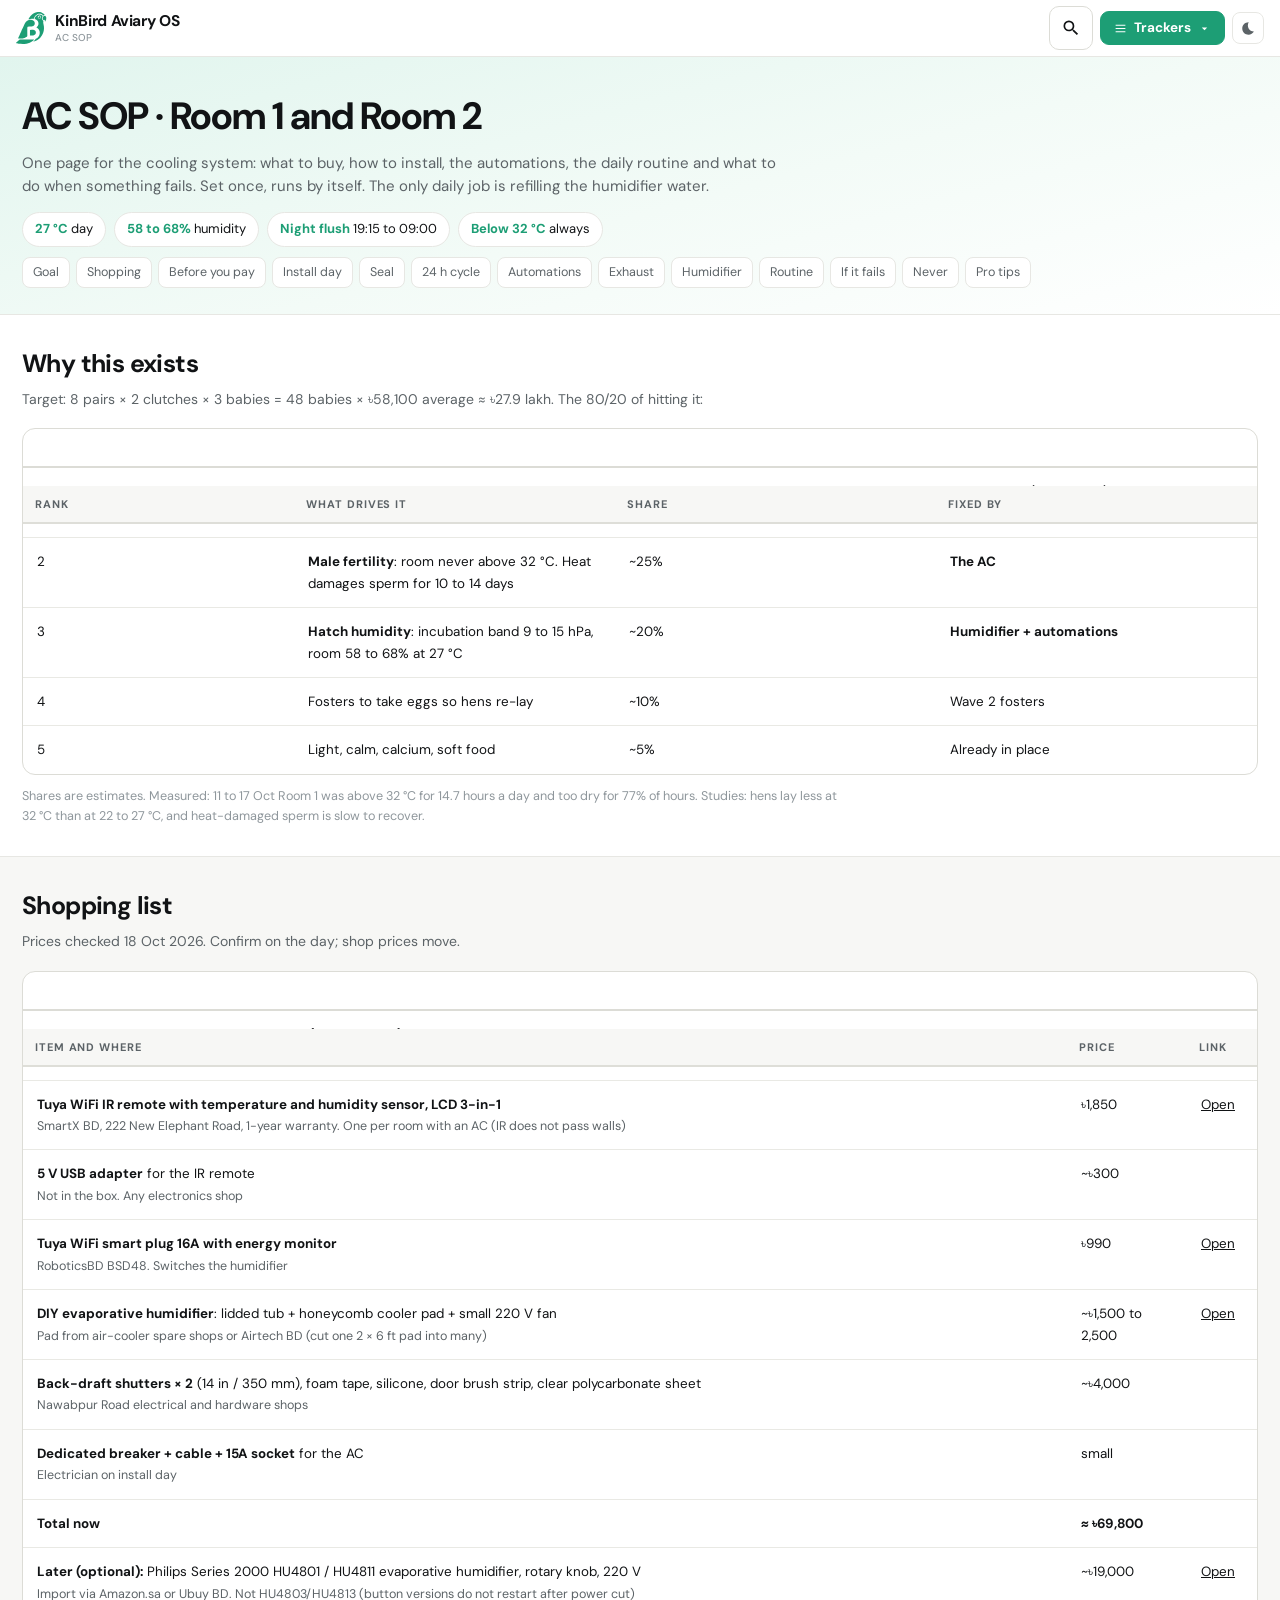
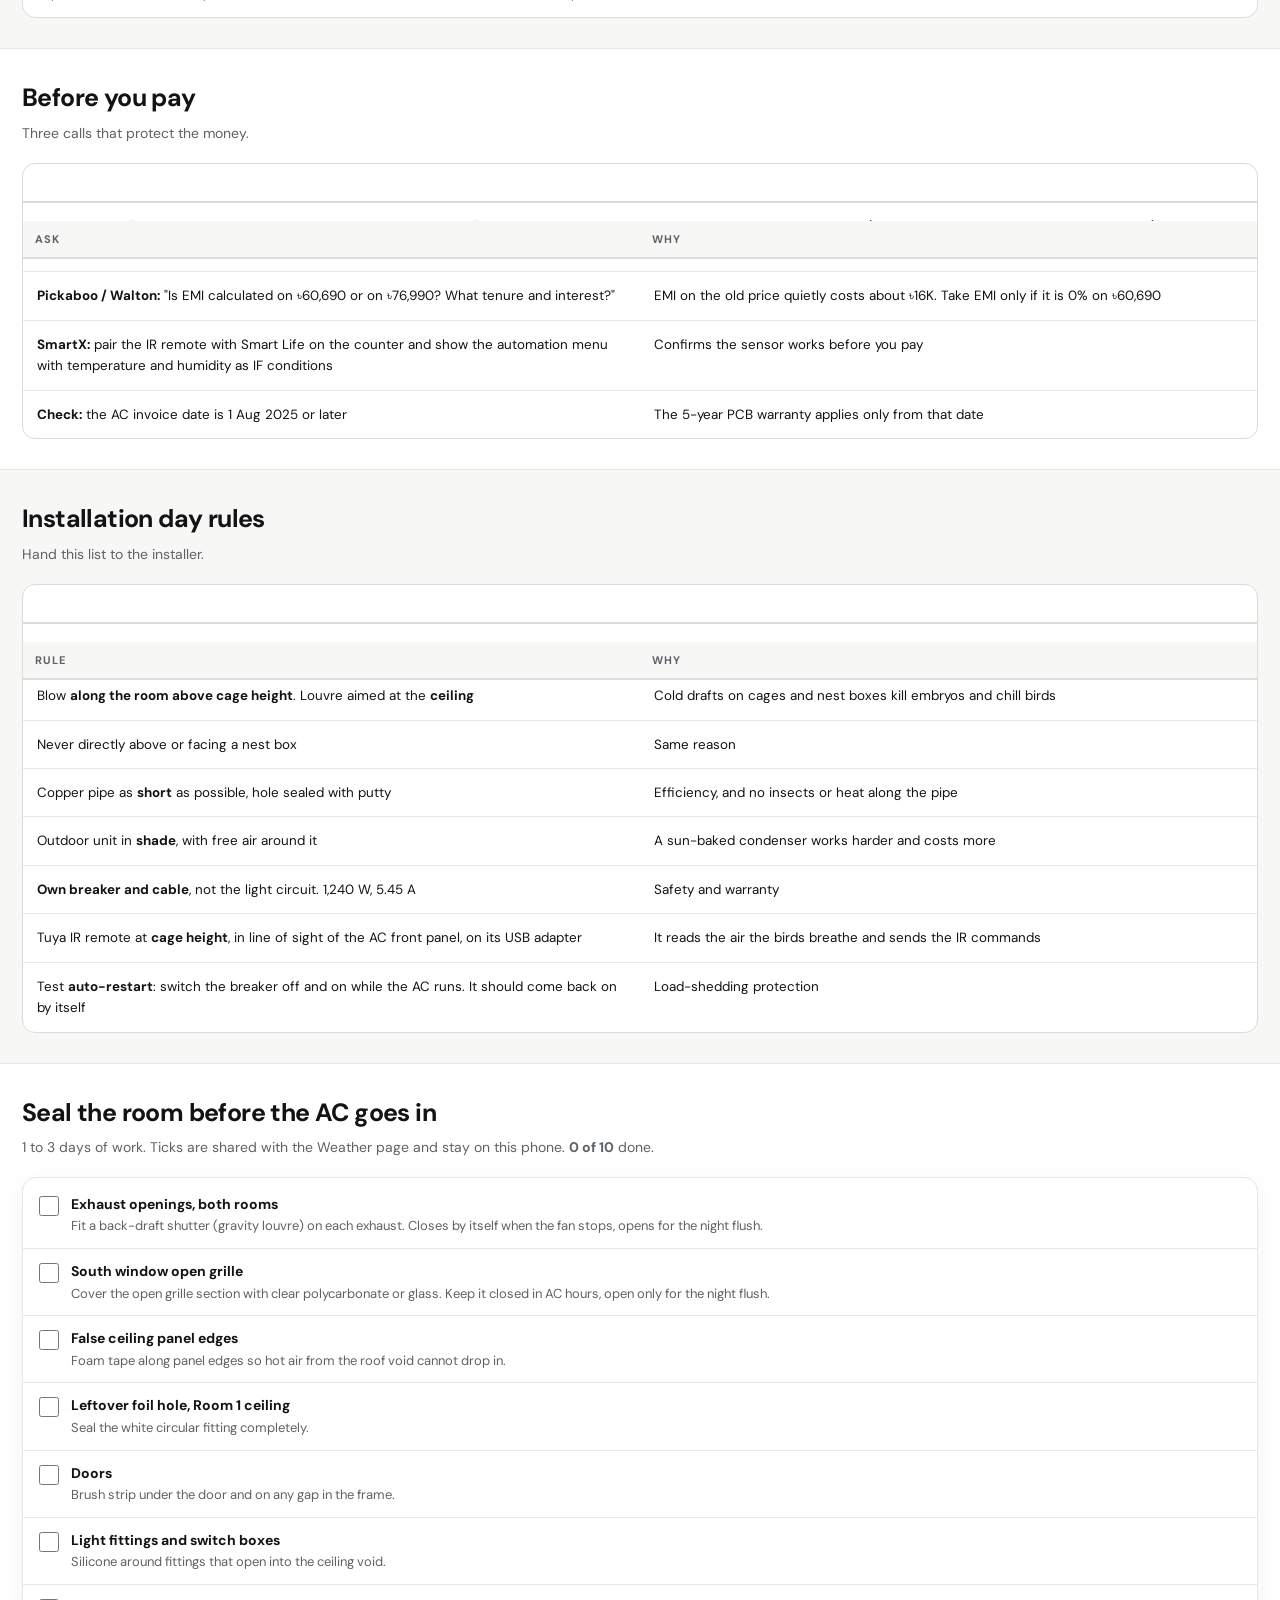
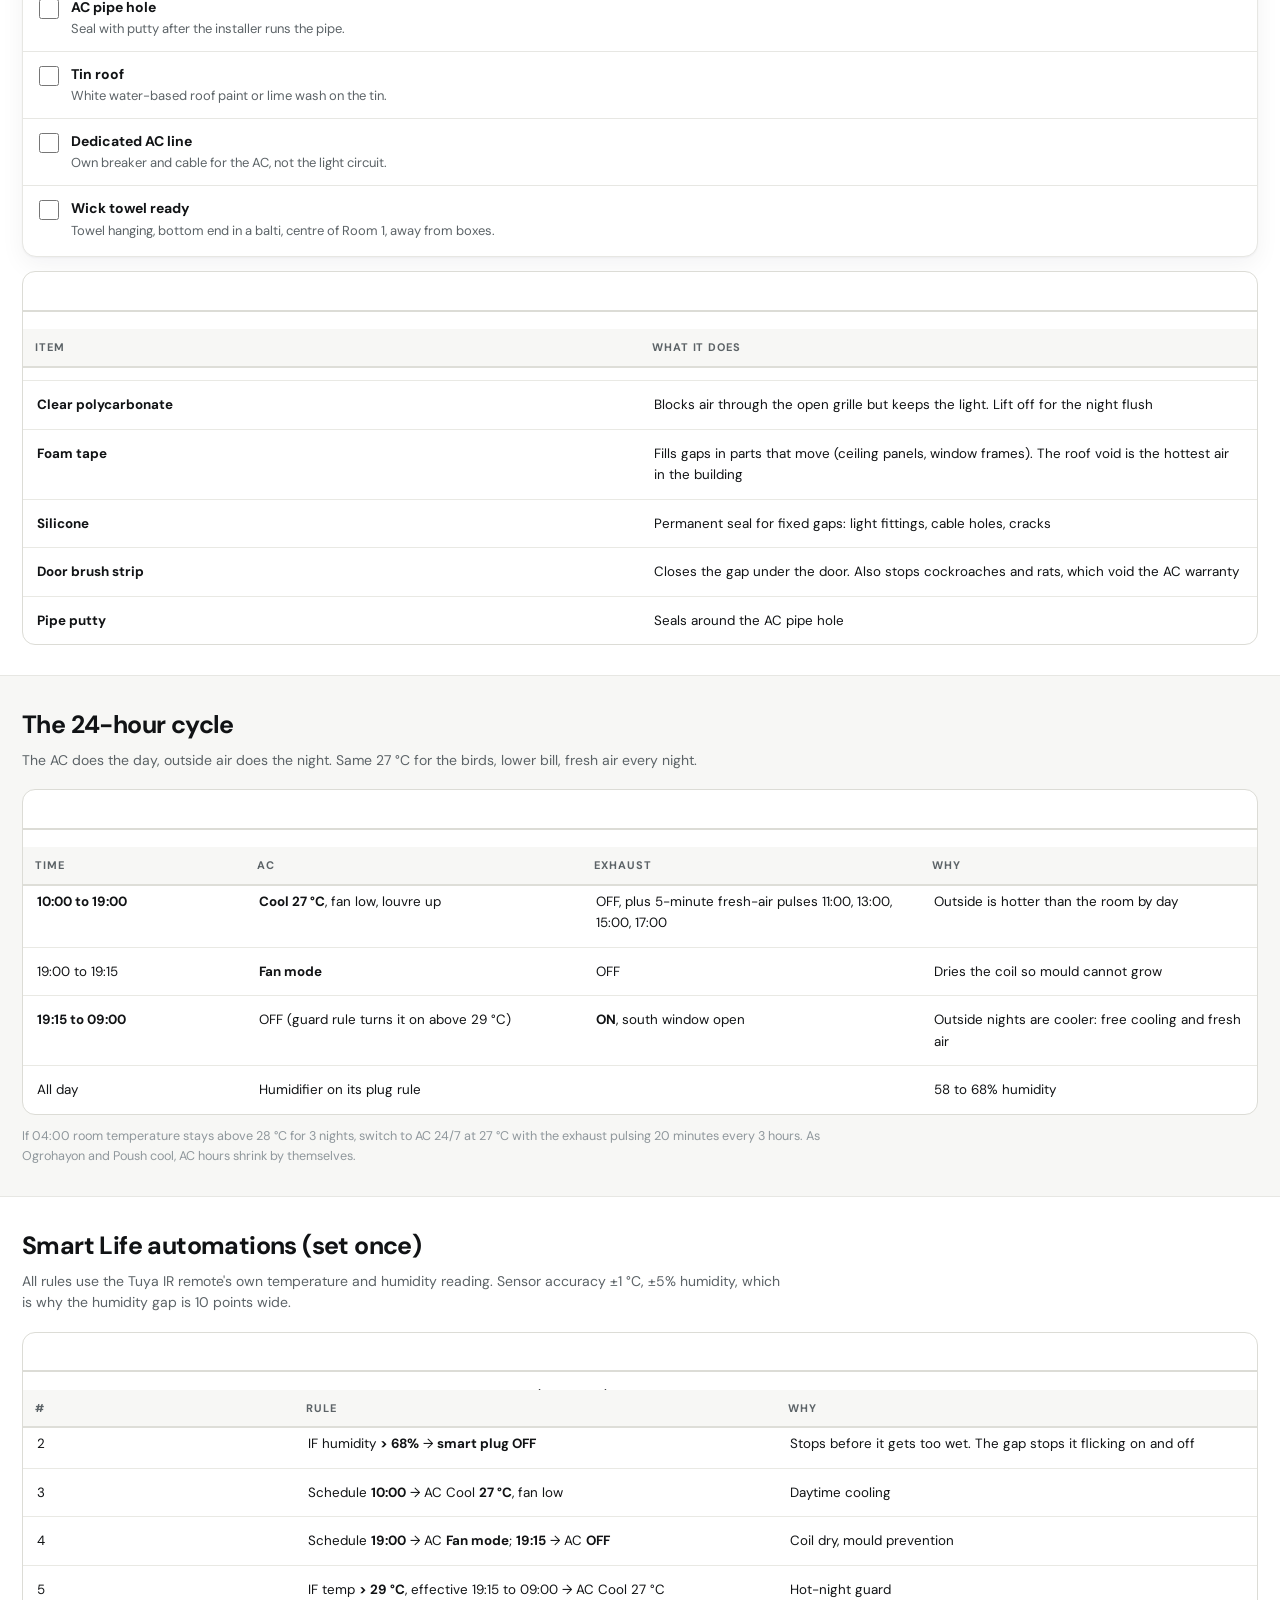
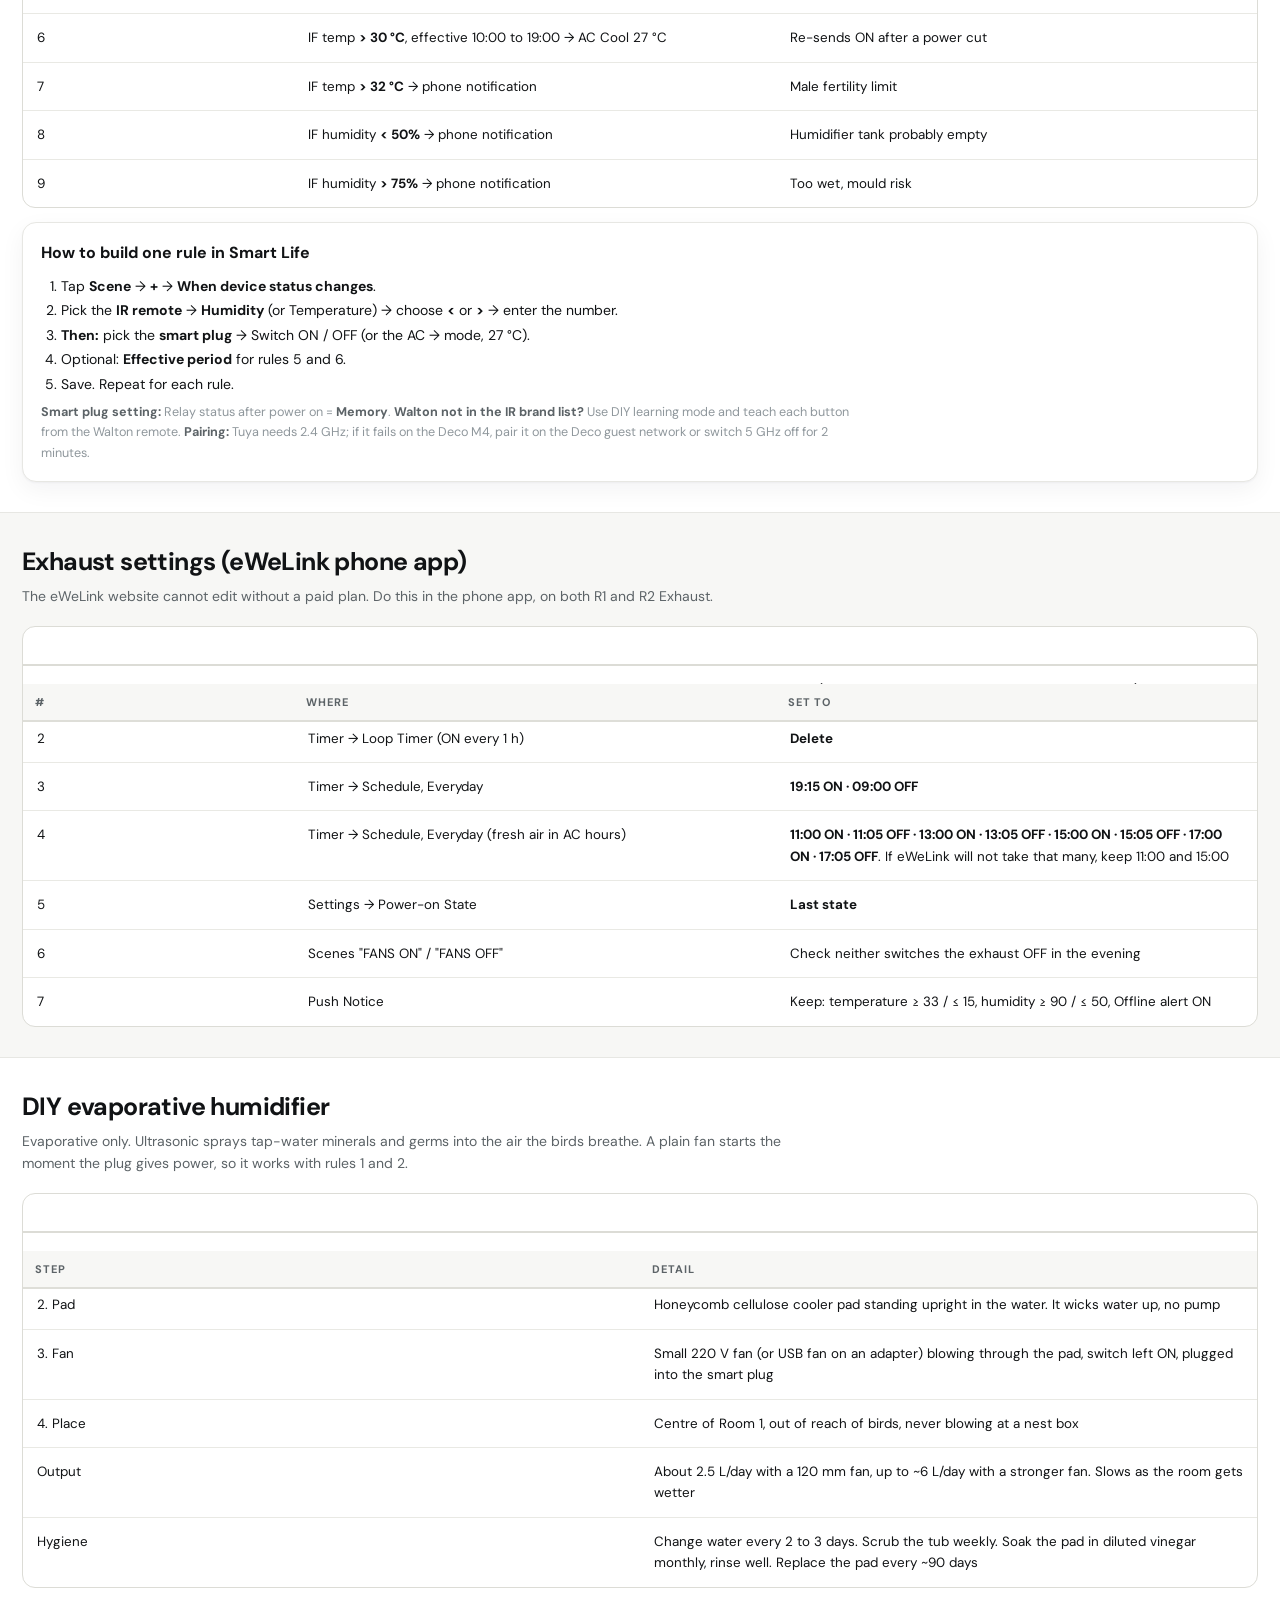
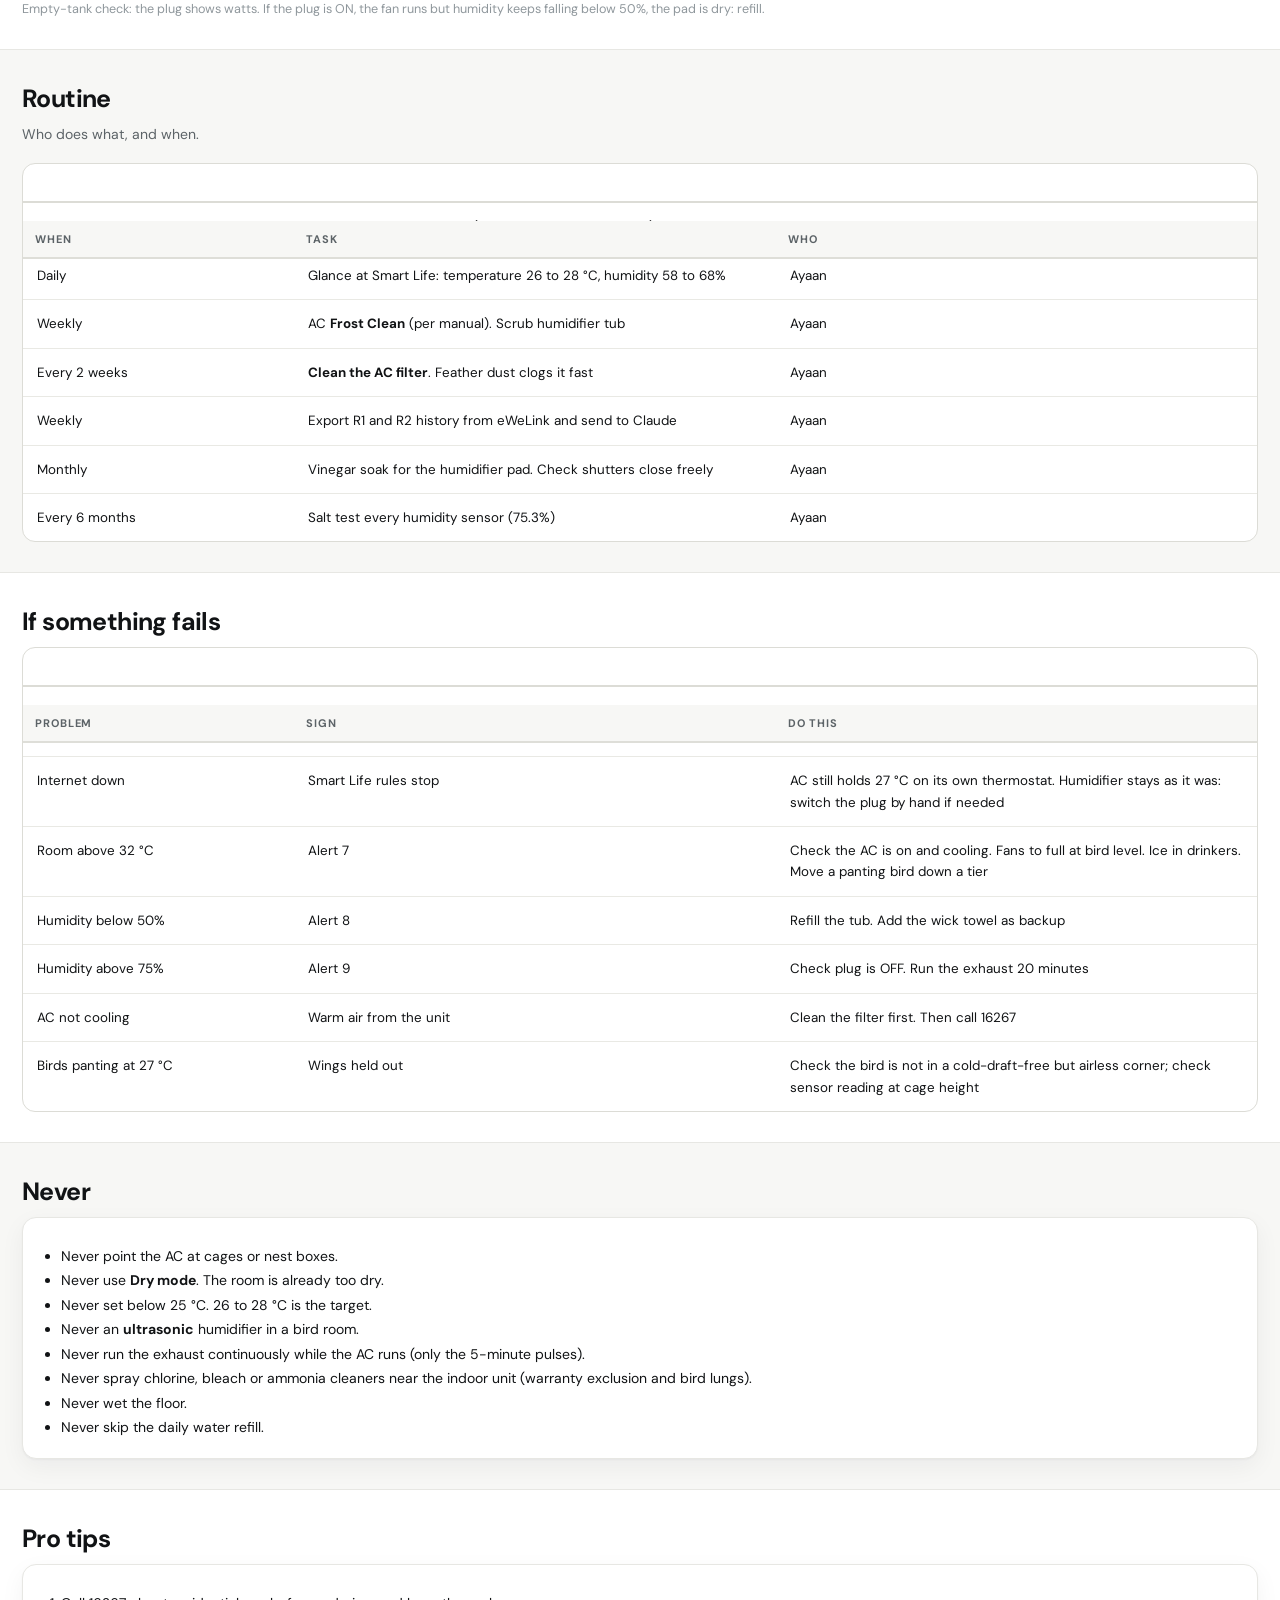
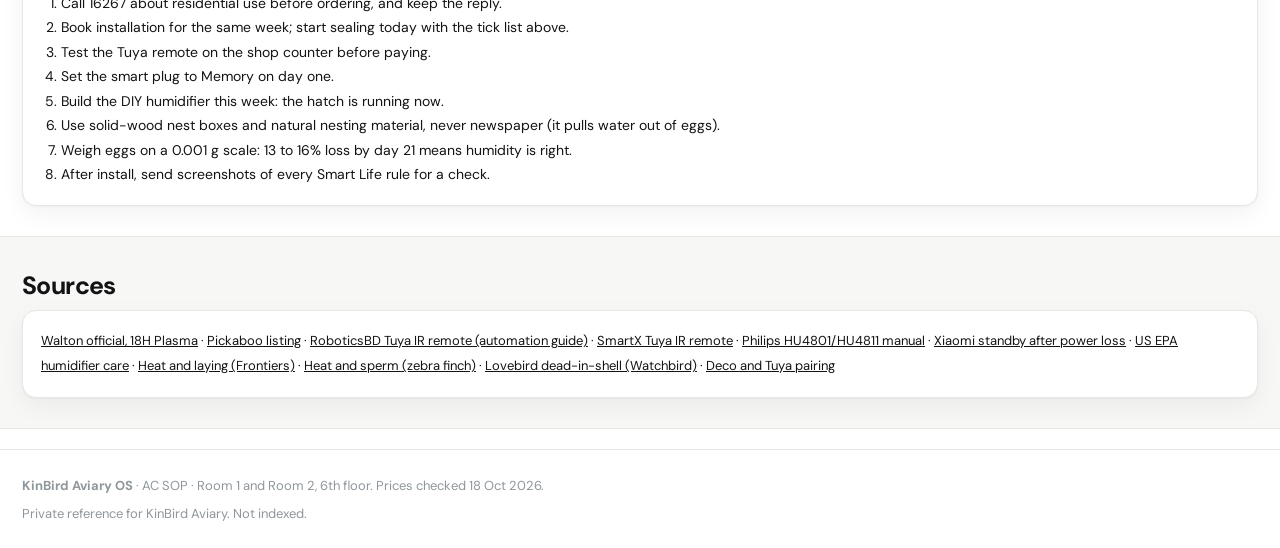
==== commit f33582e2: "v63: AC SOP stacked cards fix" ====
--- a/ac.html
+++ b/ac.html
@@ -249,10 +249,12 @@
 .actbl{width:100%;min-width:0!important;table-layout:fixed}
 .actbl th,.actbl td{white-space:normal!important;overflow-wrap:anywhere;vertical-align:top;text-align:left}
 .actbl td small{color:var(--ink2);font-size:12.5px}
-.tbuy th:nth-child(2),.tbuy td:nth-child(2){width:96px}
-.tbuy th:nth-child(3),.tbuy td:nth-child(3){width:56px}
+@media(min-width:761px){
+.tbuy th:nth-child(2),.tbuy td:nth-child(2){width:120px}
+.tbuy th:nth-child(3),.tbuy td:nth-child(3){width:70px}
 .t3 th:first-child,.t3 td:first-child{width:22%}
-.t4 th:first-child,.t4 td:first-child{width:18%}
+.t4 th:first-child,.t4 td:first-child{width:18%}}
+@media(max-width:760px){.actbl td{width:auto!important;white-space:normal!important}.actbl a{white-space:nowrap}}
 .acol,.acul{margin:8px 0 0;padding-left:20px;line-height:1.75;font-size:14px}
 .acsrc{font-size:13px;line-height:1.9}
 .sealcard{display:grid;gap:0;padding:4px 0!important;margin-bottom:14px}
@@ -262,7 +264,7 @@
 .sl span{display:flex;flex-direction:column;gap:3px;font-size:14px;line-height:1.45}
 .sl em{font-style:normal;color:var(--ink2);font-size:13px}
 .sl input:checked + span b{text-decoration:line-through;opacity:.6}
-@media(max-width:560px){.t3 th:first-child,.t3 td:first-child{width:30%}.t4 th:first-child,.t4 td:first-child{width:26%}}
+
 </style>
 <div class="hero"><div class="wrap">
   <h1 style="font-size:clamp(26px,4vw,38px);font-weight:700;letter-spacing:-1px;margin-bottom:6px">AC SOP · Room 1 and Room 2</h1>
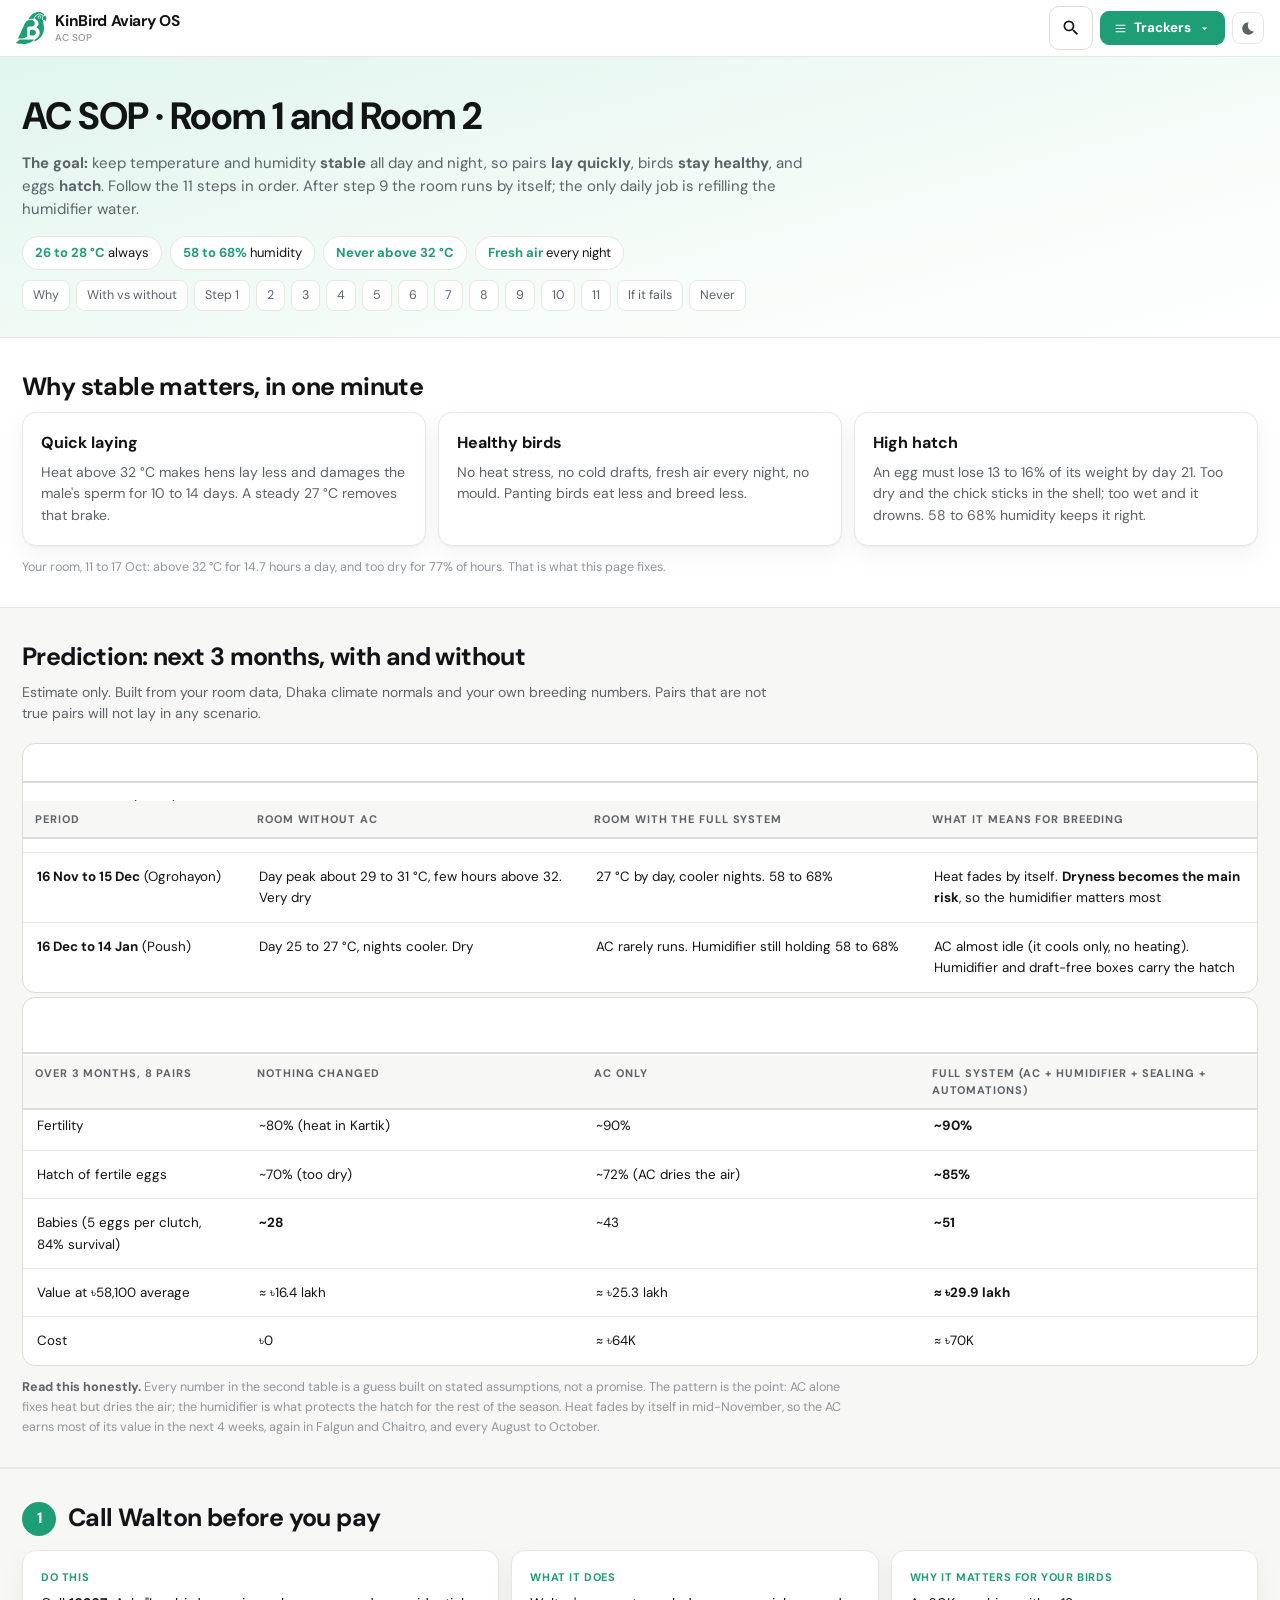
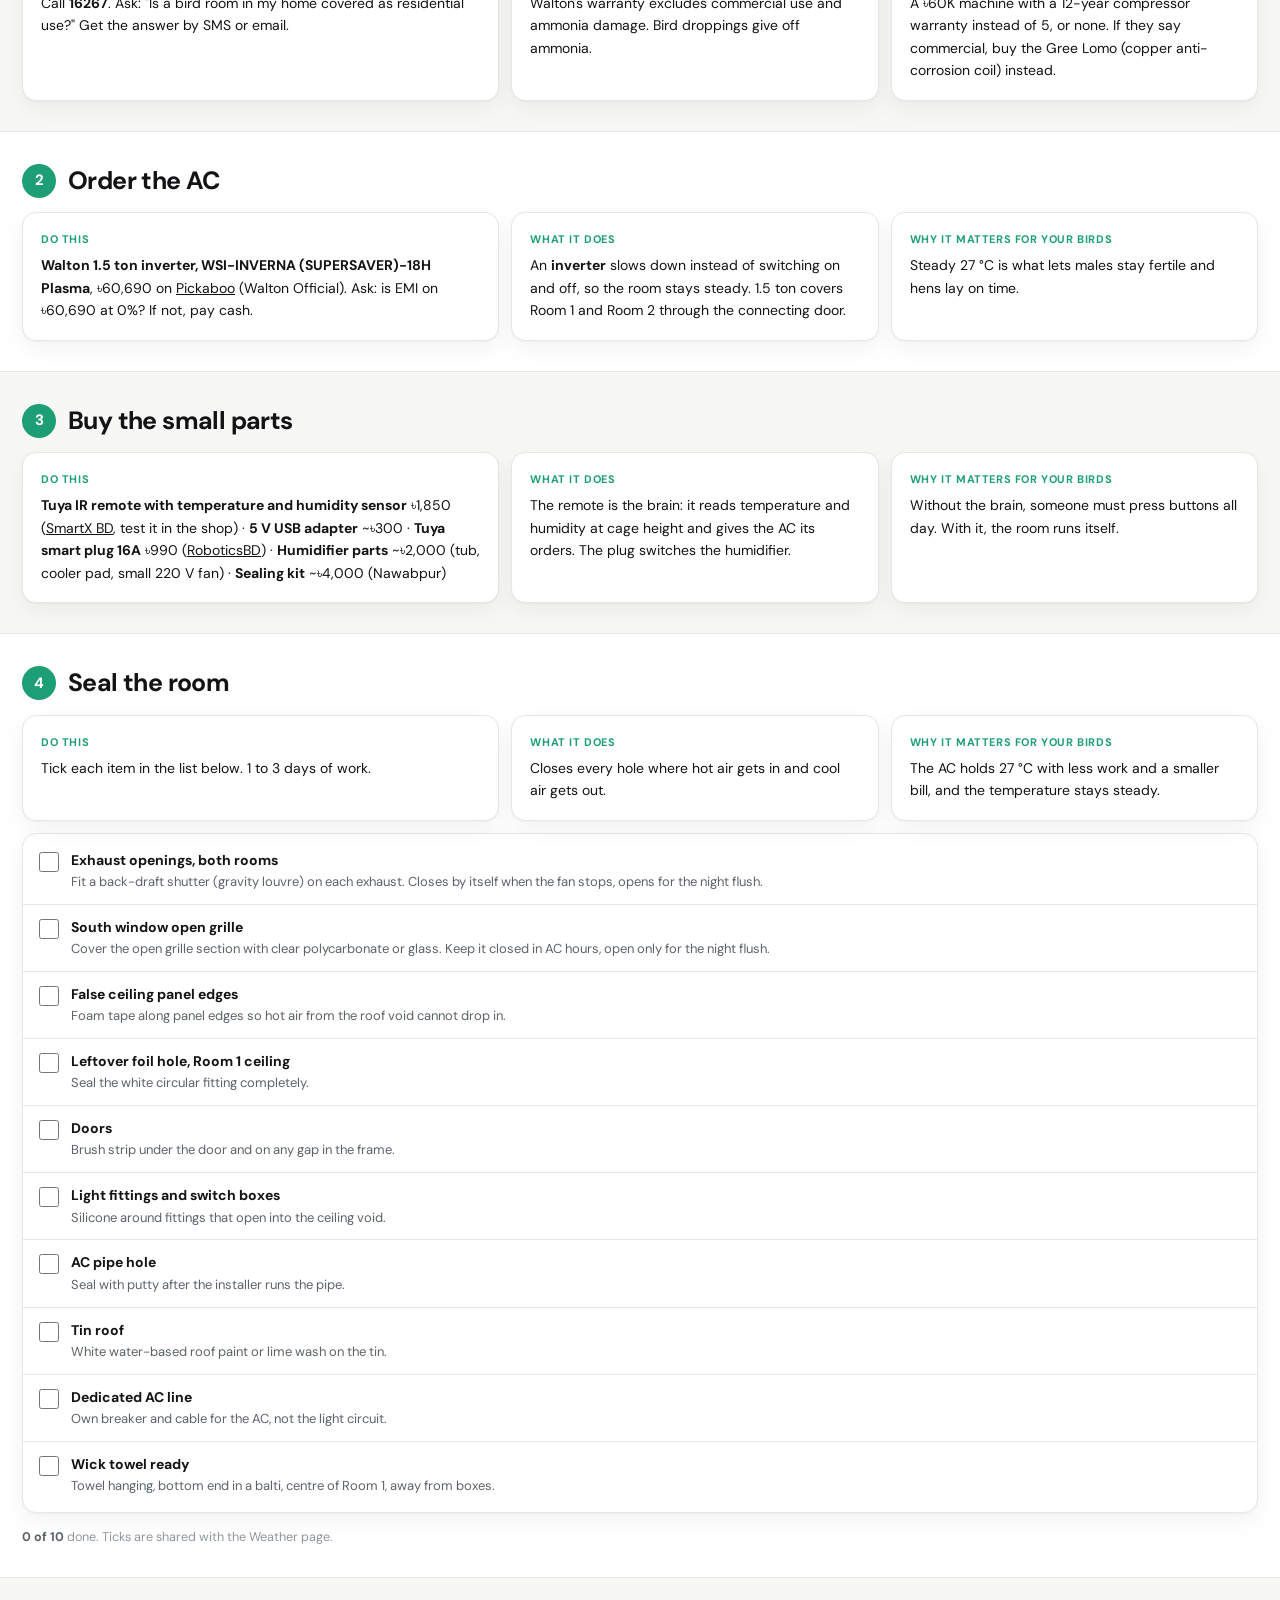
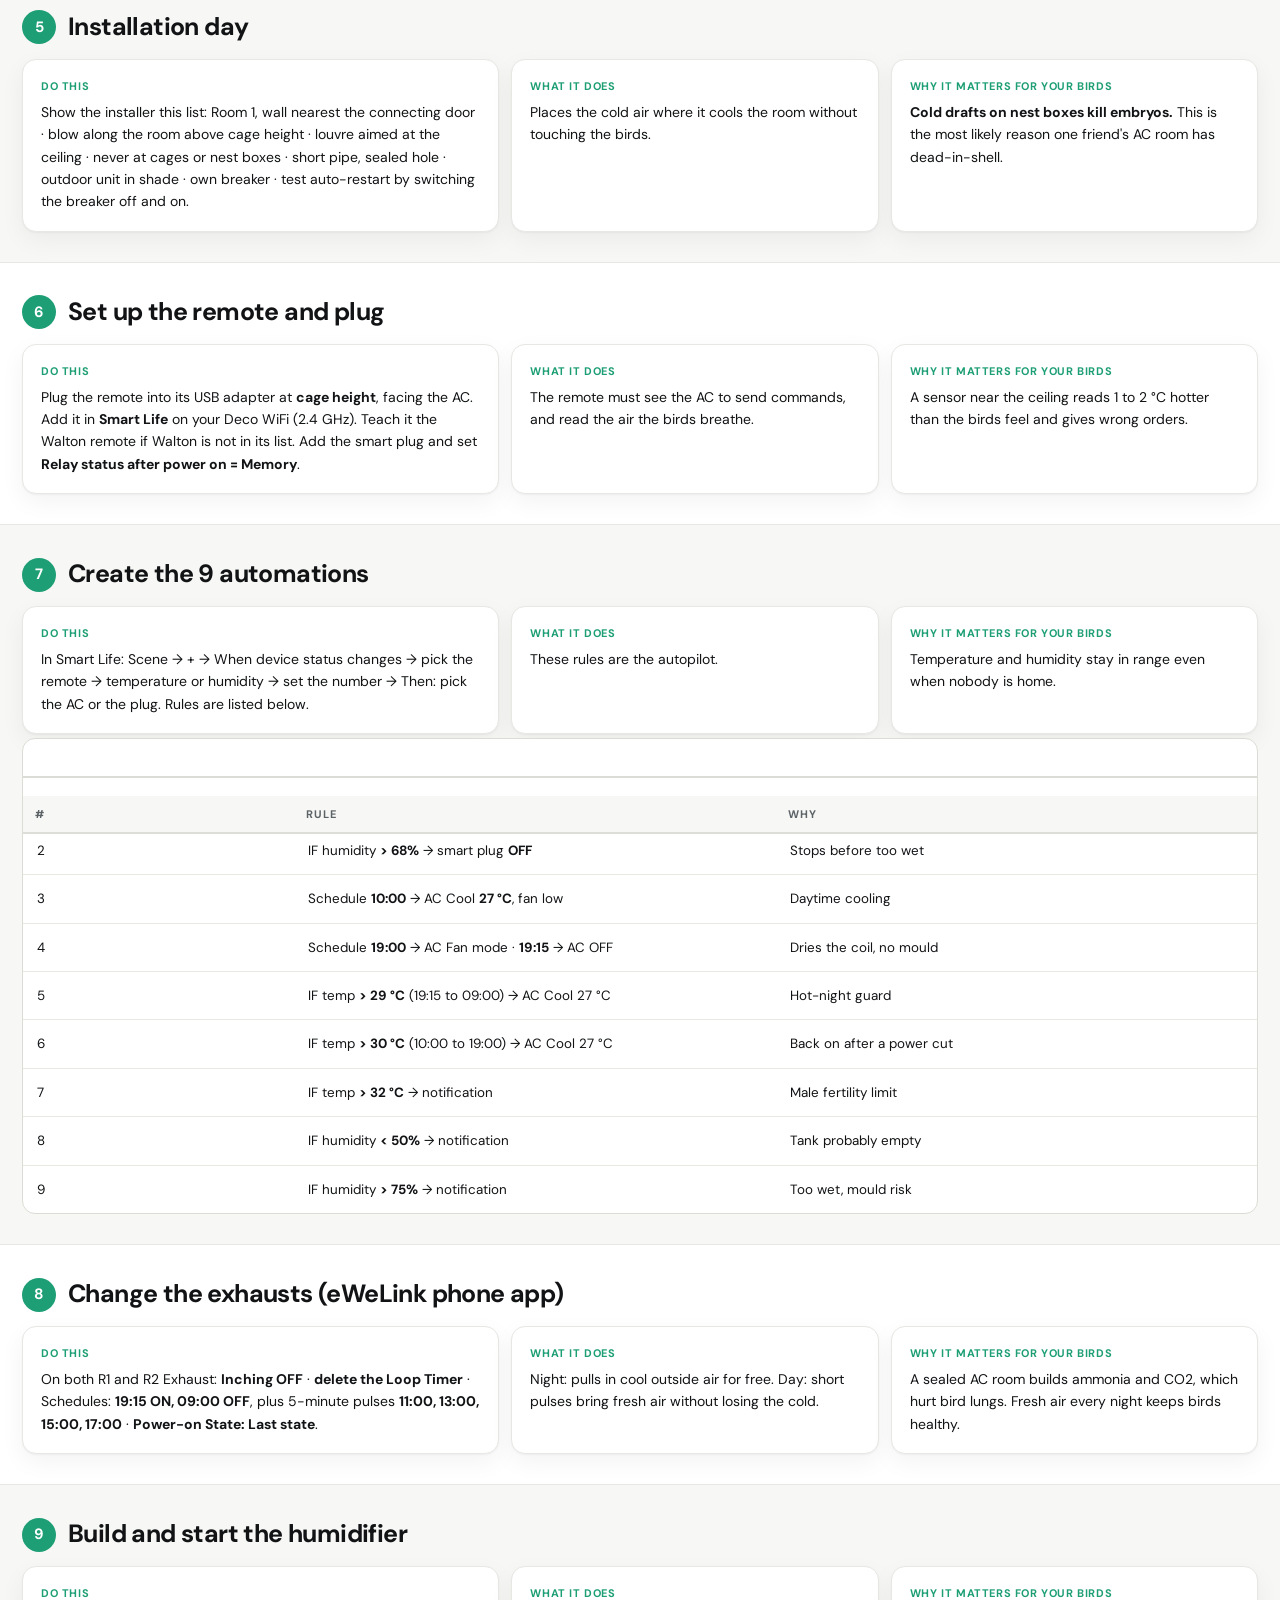
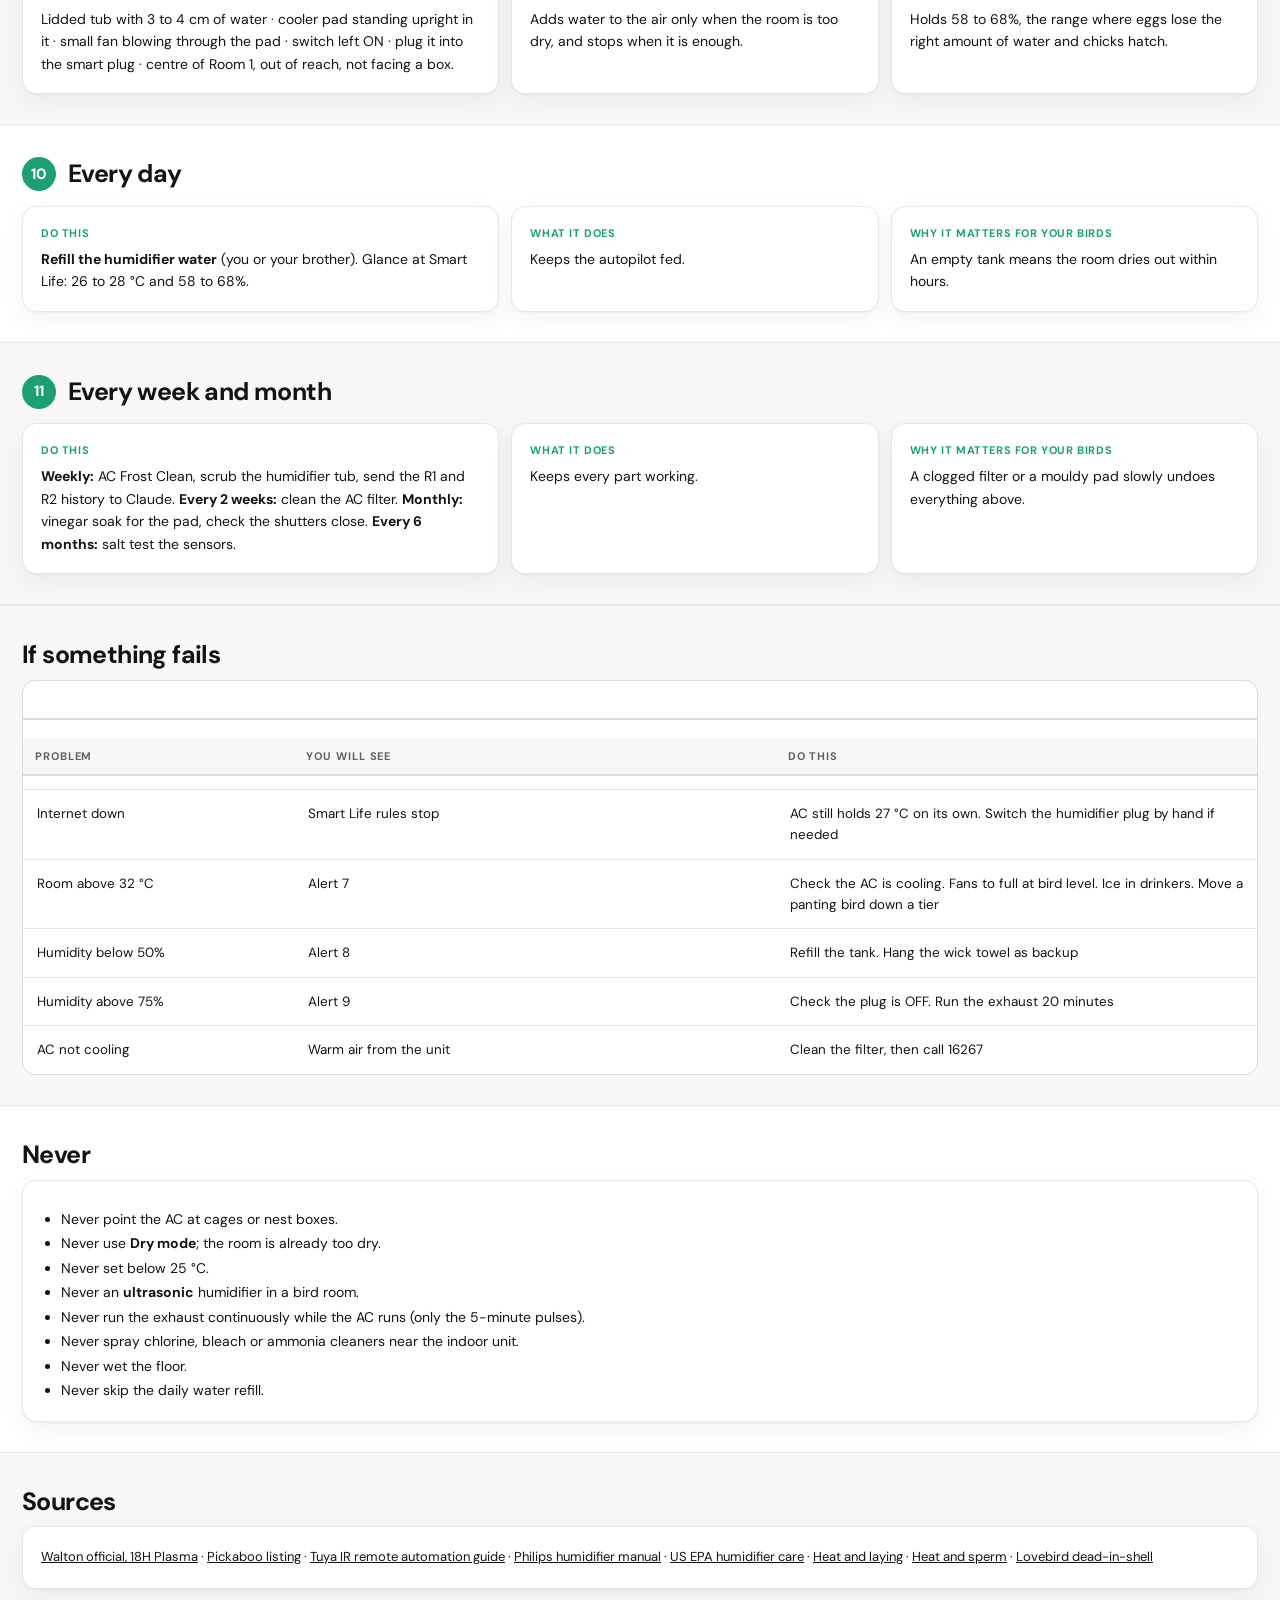
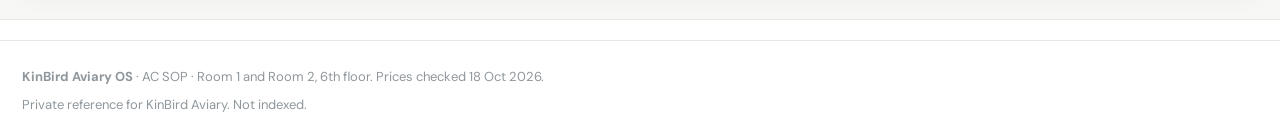
==== commit 562838c5: "v64: AC SOP rebuilt as 11 steps with why, plus 3-month prediction" ====
--- a/ac.html
+++ b/ac.html
@@ -189,7 +189,7 @@
 .topbar .navdd{margin-left:auto}
 .topbar .nav .navdd{margin-left:0}
 </style>
-<link rel="stylesheet" href="mobile.css?v62">
+<link rel="stylesheet" href="mobile.css?v64">
 </head>
 <body>
 
@@ -237,6 +237,7 @@
   </div>
 </div></div>
 
+
 <style>
 .acpills{display:flex;flex-wrap:wrap;gap:8px;margin:14px 0 10px}
 .acpills span{background:var(--card);border:1px solid var(--line);border-radius:99px;padding:6px 12px;font-size:13px}
@@ -249,12 +250,17 @@
 .actbl{width:100%;min-width:0!important;table-layout:fixed}
 .actbl th,.actbl td{white-space:normal!important;overflow-wrap:anywhere;vertical-align:top;text-align:left}
 .actbl td small{color:var(--ink2);font-size:12.5px}
-@media(min-width:761px){
-.tbuy th:nth-child(2),.tbuy td:nth-child(2){width:120px}
-.tbuy th:nth-child(3),.tbuy td:nth-child(3){width:70px}
+.tbuy th:nth-child(2),.tbuy td:nth-child(2){width:96px}
+.tbuy th:nth-child(3),.tbuy td:nth-child(3){width:56px}
 .t3 th:first-child,.t3 td:first-child{width:22%}
-.t4 th:first-child,.t4 td:first-child{width:18%}}
-@media(max-width:760px){.actbl td{width:auto!important;white-space:normal!important}.actbl a{white-space:nowrap}}
+.t4 th:first-child,.t4 td:first-child{width:18%}
+.acwhy{display:grid;grid-template-columns:repeat(3,1fr);gap:12px}.acwhy p{margin-top:6px;font-size:14px;color:var(--ink2);line-height:1.55}
+.stephd{display:flex;align-items:center;gap:12px;margin-bottom:12px}.stephd h2{margin:0}
+.stepn{flex:none;width:34px;height:34px;border-radius:50%;background:var(--green);color:#fff;font-weight:700;display:flex;align-items:center;justify-content:center;font-size:15px}
+.stepgrid{display:grid;grid-template-columns:1.3fr 1fr 1fr;gap:12px}
+.stepgrid .lab{font-size:11px;font-weight:700;letter-spacing:.6px;text-transform:uppercase;color:var(--green);margin-bottom:6px}
+.stepgrid p{font-size:14px;line-height:1.6}
+@media(max-width:860px){.acwhy,.stepgrid{grid-template-columns:1fr}}
 .acol,.acul{margin:8px 0 0;padding-left:20px;line-height:1.75;font-size:14px}
 .acsrc{font-size:13px;line-height:1.9}
 .sealcard{display:grid;gap:0;padding:4px 0!important;margin-bottom:14px}
@@ -264,49 +270,37 @@
 .sl span{display:flex;flex-direction:column;gap:3px;font-size:14px;line-height:1.45}
 .sl em{font-style:normal;color:var(--ink2);font-size:13px}
 .sl input:checked + span b{text-decoration:line-through;opacity:.6}
-
+@media(max-width:560px){.t3 th:first-child,.t3 td:first-child{width:30%}.t4 th:first-child,.t4 td:first-child{width:26%}}
 </style>
 <div class="hero"><div class="wrap">
   <h1 style="font-size:clamp(26px,4vw,38px);font-weight:700;letter-spacing:-1px;margin-bottom:6px">AC SOP · Room 1 and Room 2</h1>
-  <p style="color:var(--ink2);max-width:760px;font-size:15px">One page for the cooling system: what to buy, how to install, the automations, the daily routine and what to do when something fails. Set once, runs by itself. The only daily job is refilling the humidifier water.</p>
-  <div class="acpills"><span><b>27 °C</b> day</span><span><b>58 to 68%</b> humidity</span><span><b>Night flush</b> 19:15 to 09:00</span><span><b>Below 32 °C</b> always</span></div>
-  <nav class="actoc"><a href="#goal">Goal</a><a href="#buy">Shopping</a><a href="#before">Before you pay</a><a href="#install">Install day</a><a href="#seal">Seal</a><a href="#cycle">24 h cycle</a><a href="#auto">Automations</a><a href="#exhaust">Exhaust</a><a href="#humid">Humidifier</a><a href="#routine">Routine</a><a href="#fail">If it fails</a><a href="#never">Never</a><a href="#tips">Pro tips</a></nav>
-</div></div><section id="goal"><div class="wrap"><h2>Why this exists</h2><p class="sub">Target: 8 pairs × 2 clutches × 3 babies = 48 babies × ৳58,100 average ≈ ৳27.9 lakh. The 80/20 of hitting it:</p><div class="tw acw"><table class="actbl t3"><thead><tr><th>Rank</th><th>What drives it</th><th>Share</th><th>Fixed by</th></tr></thead><tbody><tr><td>1</td><td><b>The right pair</b>: true male and female, hen 12 months or older, in condition, bonded</td><td>~40%</td><td>Pairing work (not the AC)</td></tr><tr><td>2</td><td><b>Male fertility</b>: room never above 32 °C. Heat damages sperm for 10 to 14 days</td><td>~25%</td><td><b>The AC</b></td></tr><tr><td>3</td><td><b>Hatch humidity</b>: incubation band 9 to 15 hPa, room 58 to 68% at 27 °C</td><td>~20%</td><td><b>Humidifier + automations</b></td></tr><tr><td>4</td><td>Fosters to take eggs so hens re-lay</td><td>~10%</td><td>Wave 2 fosters</td></tr><tr><td>5</td><td>Light, calm, calcium, soft food</td><td>~5%</td><td>Already in place</td></tr></tbody></table></div><p class="note">Shares are estimates. Measured: 11 to 17 Oct Room 1 was above 32 °C for 14.7 hours a day and too dry for 77% of hours. Studies: hens lay less at 32 °C than at 22 to 27 °C, and heat-damaged sperm is slow to recover.</p></div></section>
-<section id="buy" style="background:var(--bg2);border-top:1px solid var(--line);border-bottom:1px solid var(--line)"><div class="wrap"><h2>Shopping list</h2><p class="sub">Prices checked 18 Oct 2026. Confirm on the day; shop prices move.</p><div class="tw acw"><table class="actbl tbuy"><thead><tr><th>Item and where</th><th>Price</th><th>Link</th></tr></thead><tbody><tr><td><b>Walton 1.5 ton inverter AC, WSI-INVERNA (SUPERSAVER)-18H Plasma</b><br><small>Pickaboo, sold by Walton Official. Free installation: call 16267. Official list price ৳77,990</small></td><td>৳60,690</td><td><a href="https://www.pickaboo.com/product-detail/walton-1-5-ton-intelligent-inverter-air-conditioner-wsi-inverna-supersaver-18h-plasma" target="_blank" rel="noopener">Open</a></td></tr><tr><td><b>Tuya WiFi IR remote with temperature and humidity sensor, LCD 3-in-1</b><br><small>SmartX BD, 222 New Elephant Road, 1-year warranty. One per room with an AC (IR does not pass walls)</small></td><td>৳1,850</td><td><a href="https://smartxbd.com/product/tuya-smart-wifi-universal-ir-remote-controller-with-temperature-and-humidity-sensor-lcd-display/" target="_blank" rel="noopener">Open</a></td></tr><tr><td><b>5 V USB adapter</b> for the IR remote<br><small>Not in the box. Any electronics shop</small></td><td>~৳300</td><td></td></tr><tr><td><b>Tuya WiFi smart plug 16A with energy monitor</b><br><small>RoboticsBD BSD48. Switches the humidifier</small></td><td>৳990</td><td><a href="https://store.roboticsbd.com/home-automation-robotics-bangladesh/4345-wifi-smart-plug-16a-uk-high-power-socket-with-energy-monitor-robotics-bangladesh.html" target="_blank" rel="noopener">Open</a></td></tr><tr><td><b>DIY evaporative humidifier</b>: lidded tub + honeycomb cooler pad + small 220 V fan<br><small>Pad from air-cooler spare shops or Airtech BD (cut one 2 × 6 ft pad into many)</small></td><td>~৳1,500 to 2,500</td><td><a href="https://airtech-bd.com/products/industrial-evaporative-air-cooling-pad-2ftx6ft/" target="_blank" rel="noopener">Open</a></td></tr><tr><td><b>Back-draft shutters × 2</b> (14 in / 350 mm), foam tape, silicone, door brush strip, clear polycarbonate sheet<br><small>Nawabpur Road electrical and hardware shops</small></td><td>~৳4,000</td><td></td></tr><tr><td><b>Dedicated breaker + cable + 15A socket</b> for the AC<br><small>Electrician on install day</small></td><td>small</td><td></td></tr><tr><td><b>Total now</b></td><td><b>≈ ৳69,800</b></td><td></td></tr><tr><td><b>Later (optional):</b> Philips Series 2000 HU4801 / HU4811 evaporative humidifier, rotary knob, 220 V<br><small>Import via Amazon.sa or Ubuy BD. Not HU4803/HU4813 (button versions do not restart after power cut)</small></td><td>~৳19,000</td><td><a href="https://amazon.sa/-/en/PHILIPS-Humidifier-Provides-humidity-bacteria/dp/B07G72J57T" target="_blank" rel="noopener">Open</a></td></tr></tbody></table></div></div></section>
-<section id="before"><div class="wrap"><h2>Before you pay</h2><p class="sub">Three calls that protect the money.</p><div class="tw acw"><table class="actbl t2"><thead><tr><th>Ask</th><th>Why</th></tr></thead><tbody><tr><td><b>Walton 16267:</b> "Is a bird room in my home covered as residential use?" Get the answer by SMS or email</td><td>Walton excludes commercial use (warranty drops to 5 yr compressor, 2 yr PCB) and damage from ammonia, chlorine, insects, rats and voltage fluctuation</td></tr><tr><td><b>Pickaboo / Walton:</b> "Is EMI calculated on ৳60,690 or on ৳76,990? What tenure and interest?"</td><td>EMI on the old price quietly costs about ৳16K. Take EMI only if it is 0% on ৳60,690</td></tr><tr><td><b>SmartX:</b> pair the IR remote with Smart Life on the counter and show the automation menu with temperature and humidity as IF conditions</td><td>Confirms the sensor works before you pay</td></tr><tr><td><b>Check:</b> the AC invoice date is 1 Aug 2025 or later</td><td>The 5-year PCB warranty applies only from that date</td></tr></tbody></table></div></div></section>
-<section id="install" style="background:var(--bg2);border-top:1px solid var(--line);border-bottom:1px solid var(--line)"><div class="wrap"><h2>Installation day rules</h2><p class="sub">Hand this list to the installer.</p><div class="tw acw"><table class="actbl t2"><thead><tr><th>Rule</th><th>Why</th></tr></thead><tbody><tr><td>Mount in <b>Room 1</b>, on the wall nearest the <b>connecting door</b> to Room 2</td><td>1.5 ton cools both rooms through the open door</td></tr><tr><td>Blow <b>along the room above cage height</b>. Louvre aimed at the <b>ceiling</b></td><td>Cold drafts on cages and nest boxes kill embryos and chill birds</td></tr><tr><td>Never directly above or facing a nest box</td><td>Same reason</td></tr><tr><td>Copper pipe as <b>short</b> as possible, hole sealed with putty</td><td>Efficiency, and no insects or heat along the pipe</td></tr><tr><td>Outdoor unit in <b>shade</b>, with free air around it</td><td>A sun-baked condenser works harder and costs more</td></tr><tr><td><b>Own breaker and cable</b>, not the light circuit. 1,240 W, 5.45 A</td><td>Safety and warranty</td></tr><tr><td>Tuya IR remote at <b>cage height</b>, in line of sight of the AC front panel, on its USB adapter</td><td>It reads the air the birds breathe and sends the IR commands</td></tr><tr><td>Test <b>auto-restart</b>: switch the breaker off and on while the AC runs. It should come back on by itself</td><td>Load-shedding protection</td></tr></tbody></table></div></div></section>
-<section id="seal"><div class="wrap"><h2>Seal the room before the AC goes in</h2><p class="sub">1 to 3 days of work. Ticks are shared with the Weather page and stay on this phone. <b id="sealCount">0 of 10</b> done.</p><div class="card sealcard"><label class="sl"><input type="checkbox" data-sk="0"><span><b>Exhaust openings, both rooms</b><em>Fit a back-draft shutter (gravity louvre) on each exhaust. Closes by itself when the fan stops, opens for the night flush.</em></span></label><label class="sl"><input type="checkbox" data-sk="1"><span><b>South window open grille</b><em>Cover the open grille section with clear polycarbonate or glass. Keep it closed in AC hours, open only for the night flush.</em></span></label><label class="sl"><input type="checkbox" data-sk="2"><span><b>False ceiling panel edges</b><em>Foam tape along panel edges so hot air from the roof void cannot drop in.</em></span></label><label class="sl"><input type="checkbox" data-sk="3"><span><b>Leftover foil hole, Room 1 ceiling</b><em>Seal the white circular fitting completely.</em></span></label><label class="sl"><input type="checkbox" data-sk="4"><span><b>Doors</b><em>Brush strip under the door and on any gap in the frame.</em></span></label><label class="sl"><input type="checkbox" data-sk="5"><span><b>Light fittings and switch boxes</b><em>Silicone around fittings that open into the ceiling void.</em></span></label><label class="sl"><input type="checkbox" data-sk="6"><span><b>AC pipe hole</b><em>Seal with putty after the installer runs the pipe.</em></span></label><label class="sl"><input type="checkbox" data-sk="7"><span><b>Tin roof</b><em>White water-based roof paint or lime wash on the tin.</em></span></label><label class="sl"><input type="checkbox" data-sk="8"><span><b>Dedicated AC line</b><em>Own breaker and cable for the AC, not the light circuit.</em></span></label><label class="sl"><input type="checkbox" data-sk="9"><span><b>Wick towel ready</b><em>Towel hanging, bottom end in a balti, centre of Room 1, away from boxes.</em></span></label></div><div class="tw acw"><table class="actbl t2"><thead><tr><th>Item</th><th>What it does</th></tr></thead><tbody><tr><td><b>Back-draft shutter</b></td><td>Flaps open when the exhaust blows and fall shut when it stops. Stops 35 °C outside air coming in and AC air escaping. Keeps rain, insects and mice out</td></tr><tr><td><b>Clear polycarbonate</b></td><td>Blocks air through the open grille but keeps the light. Lift off for the night flush</td></tr><tr><td><b>Foam tape</b></td><td>Fills gaps in parts that move (ceiling panels, window frames). The roof void is the hottest air in the building</td></tr><tr><td><b>Silicone</b></td><td>Permanent seal for fixed gaps: light fittings, cable holes, cracks</td></tr><tr><td><b>Door brush strip</b></td><td>Closes the gap under the door. Also stops cockroaches and rats, which void the AC warranty</td></tr><tr><td><b>Pipe putty</b></td><td>Seals around the AC pipe hole</td></tr></tbody></table></div></div></section>
-<section id="cycle" style="background:var(--bg2);border-top:1px solid var(--line);border-bottom:1px solid var(--line)"><div class="wrap"><h2>The 24-hour cycle</h2><p class="sub">The AC does the day, outside air does the night. Same 27 °C for the birds, lower bill, fresh air every night.</p><div class="tw acw"><table class="actbl t4"><thead><tr><th>Time</th><th>AC</th><th>Exhaust</th><th>Why</th></tr></thead><tbody><tr><td>09:00 to 10:00</td><td>OFF</td><td>OFF</td><td>Short break</td></tr><tr><td><b>10:00 to 19:00</b></td><td><b>Cool 27 °C</b>, fan low, louvre up</td><td>OFF, plus 5-minute fresh-air pulses 11:00, 13:00, 15:00, 17:00</td><td>Outside is hotter than the room by day</td></tr><tr><td>19:00 to 19:15</td><td><b>Fan mode</b></td><td>OFF</td><td>Dries the coil so mould cannot grow</td></tr><tr><td><b>19:15 to 09:00</b></td><td>OFF (guard rule turns it on above 29 °C)</td><td><b>ON</b>, south window open</td><td>Outside nights are cooler: free cooling and fresh air</td></tr><tr><td>All day</td><td>Humidifier on its plug rule</td><td></td><td>58 to 68% humidity</td></tr></tbody></table></div><p class="note">If 04:00 room temperature stays above 28 °C for 3 nights, switch to AC 24/7 at 27 °C with the exhaust pulsing 20 minutes every 3 hours. As Ogrohayon and Poush cool, AC hours shrink by themselves.</p></div></section>
-<section id="auto"><div class="wrap"><h2>Smart Life automations (set once)</h2><p class="sub">All rules use the Tuya IR remote's own temperature and humidity reading. Sensor accuracy ±1 °C, ±5% humidity, which is why the humidity gap is 10 points wide.</p><div class="tw acw"><table class="actbl t3"><thead><tr><th>#</th><th>Rule</th><th>Why</th></tr></thead><tbody><tr><td>1</td><td>IF humidity <b>&lt; 58%</b> → <b>smart plug ON</b> (humidifier)</td><td>Adds moisture when dry</td></tr><tr><td>2</td><td>IF humidity <b>&gt; 68%</b> → <b>smart plug OFF</b></td><td>Stops before it gets too wet. The gap stops it flicking on and off</td></tr><tr><td>3</td><td>Schedule <b>10:00</b> → AC Cool <b>27 °C</b>, fan low</td><td>Daytime cooling</td></tr><tr><td>4</td><td>Schedule <b>19:00</b> → AC <b>Fan mode</b>; <b>19:15</b> → AC <b>OFF</b></td><td>Coil dry, mould prevention</td></tr><tr><td>5</td><td>IF temp <b>&gt; 29 °C</b>, effective 19:15 to 09:00 → AC Cool 27 °C</td><td>Hot-night guard</td></tr><tr><td>6</td><td>IF temp <b>&gt; 30 °C</b>, effective 10:00 to 19:00 → AC Cool 27 °C</td><td>Re-sends ON after a power cut</td></tr><tr><td>7</td><td>IF temp <b>&gt; 32 °C</b> → phone notification</td><td>Male fertility limit</td></tr><tr><td>8</td><td>IF humidity <b>&lt; 50%</b> → phone notification</td><td>Humidifier tank probably empty</td></tr><tr><td>9</td><td>IF humidity <b>&gt; 75%</b> → phone notification</td><td>Too wet, mould risk</td></tr></tbody></table></div><div class="card" style="margin-top:14px"><b>How to build one rule in Smart Life</b><ol class="acol">
- <li>Tap <b>Scene</b> → <b>+</b> → <b>When device status changes</b>.</li>
- <li>Pick the <b>IR remote</b> → <b>Humidity</b> (or Temperature) → choose <b>&lt;</b> or <b>&gt;</b> → enter the number.</li>
- <li><b>Then:</b> pick the <b>smart plug</b> → Switch ON / OFF (or the AC → mode, 27 °C).</li>
- <li>Optional: <b>Effective period</b> for rules 5 and 6.</li>
- <li>Save. Repeat for each rule.</li></ol>
- <p class="note" style="margin-top:6px"><b>Smart plug setting:</b> Relay status after power on = <b>Memory</b>. <b>Walton not in the IR brand list?</b> Use DIY learning mode and teach each button from the Walton remote. <b>Pairing:</b> Tuya needs 2.4 GHz; if it fails on the Deco M4, pair it on the Deco guest network or switch 5 GHz off for 2 minutes.</p></div></div></section>
-<section id="exhaust" style="background:var(--bg2);border-top:1px solid var(--line);border-bottom:1px solid var(--line)"><div class="wrap"><h2>Exhaust settings (eWeLink phone app)</h2><p class="sub">The eWeLink website cannot edit without a paid plan. Do this in the phone app, on both R1 and R2 Exhaust.</p><div class="tw acw"><table class="actbl t3"><thead><tr><th>#</th><th>Where</th><th>Set to</th></tr></thead><tbody><tr><td>1</td><td>Settings → Inching mode</td><td><b>OFF</b> (otherwise it cuts the night flush after 20 minutes)</td></tr><tr><td>2</td><td>Timer → Loop Timer (ON every 1 h)</td><td><b>Delete</b></td></tr><tr><td>3</td><td>Timer → Schedule, Everyday</td><td><b>19:15 ON · 09:00 OFF</b></td></tr><tr><td>4</td><td>Timer → Schedule, Everyday (fresh air in AC hours)</td><td><b>11:00 ON · 11:05 OFF · 13:00 ON · 13:05 OFF · 15:00 ON · 15:05 OFF · 17:00 ON · 17:05 OFF</b>. If eWeLink will not take that many, keep 11:00 and 15:00</td></tr><tr><td>5</td><td>Settings → Power-on State</td><td><b>Last state</b></td></tr><tr><td>6</td><td>Scenes "FANS ON" / "FANS OFF"</td><td>Check neither switches the exhaust OFF in the evening</td></tr><tr><td>7</td><td>Push Notice</td><td>Keep: temperature ≥ 33 / ≤ 15, humidity ≥ 90 / ≤ 50, Offline alert ON</td></tr></tbody></table></div></div></section>
-<section id="humid"><div class="wrap"><h2>DIY evaporative humidifier</h2><p class="sub">Evaporative only. Ultrasonic sprays tap-water minerals and germs into the air the birds breathe. A plain fan starts the moment the plug gives power, so it works with rules 1 and 2.</p><div class="tw acw"><table class="actbl t2"><thead><tr><th>Step</th><th>Detail</th></tr></thead><tbody><tr><td>1. Tub</td><td>Lidded plastic tub, 3 to 4 cm of water</td></tr><tr><td>2. Pad</td><td>Honeycomb cellulose cooler pad standing upright in the water. It wicks water up, no pump</td></tr><tr><td>3. Fan</td><td>Small 220 V fan (or USB fan on an adapter) blowing through the pad, switch left ON, plugged into the smart plug</td></tr><tr><td>4. Place</td><td>Centre of Room 1, out of reach of birds, never blowing at a nest box</td></tr><tr><td>Output</td><td>About 2.5 L/day with a 120 mm fan, up to ~6 L/day with a stronger fan. Slows as the room gets wetter</td></tr><tr><td>Hygiene</td><td>Change water every 2 to 3 days. Scrub the tub weekly. Soak the pad in diluted vinegar monthly, rinse well. Replace the pad every ~90 days</td></tr></tbody></table></div><p class="note">Empty-tank check: the plug shows watts. If the plug is ON, the fan runs but humidity keeps falling below 50%, the pad is dry: refill.</p></div></section>
-<section id="routine" style="background:var(--bg2);border-top:1px solid var(--line);border-bottom:1px solid var(--line)"><div class="wrap"><h2>Routine</h2><p class="sub">Who does what, and when.</p><div class="tw acw"><table class="actbl t3"><thead><tr><th>When</th><th>Task</th><th>Who</th></tr></thead><tbody><tr><td><b>Daily</b></td><td>Refill the humidifier water (keep filled bottles beside it)</td><td>Ayaan or brother</td></tr><tr><td>Daily</td><td>Glance at Smart Life: temperature 26 to 28 °C, humidity 58 to 68%</td><td>Ayaan</td></tr><tr><td>Weekly</td><td>AC <b>Frost Clean</b> (per manual). Scrub humidifier tub</td><td>Ayaan</td></tr><tr><td>Every 2 weeks</td><td><b>Clean the AC filter</b>. Feather dust clogs it fast</td><td>Ayaan</td></tr><tr><td>Weekly</td><td>Export R1 and R2 history from eWeLink and send to Claude</td><td>Ayaan</td></tr><tr><td>Monthly</td><td>Vinegar soak for the humidifier pad. Check shutters close freely</td><td>Ayaan</td></tr><tr><td>Every 6 months</td><td>Salt test every humidity sensor (75.3%)</td><td>Ayaan</td></tr></tbody></table></div></div></section>
-<section id="fail"><div class="wrap"><h2>If something fails</h2><div class="tw acw"><table class="actbl t3"><thead><tr><th>Problem</th><th>Sign</th><th>Do this</th></tr></thead><tbody><tr><td>Power cut</td><td>AC and fan stop</td><td>AC auto-restarts, exhaust returns on Last state, rule 6 re-sends ON. Check birds at the next visit</td></tr><tr><td>Internet down</td><td>Smart Life rules stop</td><td>AC still holds 27 °C on its own thermostat. Humidifier stays as it was: switch the plug by hand if needed</td></tr><tr><td>Room above 32 °C</td><td>Alert 7</td><td>Check the AC is on and cooling. Fans to full at bird level. Ice in drinkers. Move a panting bird down a tier</td></tr><tr><td>Humidity below 50%</td><td>Alert 8</td><td>Refill the tub. Add the wick towel as backup</td></tr><tr><td>Humidity above 75%</td><td>Alert 9</td><td>Check plug is OFF. Run the exhaust 20 minutes</td></tr><tr><td>AC not cooling</td><td>Warm air from the unit</td><td>Clean the filter first. Then call 16267</td></tr><tr><td>Birds panting at 27 °C</td><td>Wings held out</td><td>Check the bird is not in a cold-draft-free but airless corner; check sensor reading at cage height</td></tr></tbody></table></div></div></section>
-<section id="never" style="background:var(--bg2);border-top:1px solid var(--line);border-bottom:1px solid var(--line)"><div class="wrap"><h2>Never</h2><div class="card"><ul class="acul">
+  <p style="color:var(--ink2);max-width:780px;font-size:15px"><b>The goal:</b> keep temperature and humidity <b>stable</b> all day and night, so pairs <b>lay quickly</b>, birds <b>stay healthy</b>, and eggs <b>hatch</b>. Follow the 11 steps in order. After step 9 the room runs by itself; the only daily job is refilling the humidifier water.</p>
+  <div class="acpills"><span><b>26 to 28 °C</b> always</span><span><b>58 to 68%</b> humidity</span><span><b>Never above 32 °C</b></span><span><b>Fresh air</b> every night</span></div>
+  <nav class="actoc"><a href="#why">Why</a><a href="#predict">With vs without</a><a href="#s1">Step 1</a><a href="#s2">2</a><a href="#s3">3</a><a href="#s4">4</a><a href="#s5">5</a><a href="#s6">6</a><a href="#s7">7</a><a href="#s8">8</a><a href="#s9">9</a><a href="#s10">10</a><a href="#s11">11</a><a href="#fail">If it fails</a><a href="#never">Never</a></nav>
+</div></div><section id="why"><div class="wrap"><h2>Why stable matters, in one minute</h2><div class="acwhy"><div class="card"><b>Quick laying</b><p>Heat above 32 °C makes hens lay less and damages the male's sperm for 10 to 14 days. A steady 27 °C removes that brake.</p></div><div class="card"><b>Healthy birds</b><p>No heat stress, no cold drafts, fresh air every night, no mould. Panting birds eat less and breed less.</p></div><div class="card"><b>High hatch</b><p>An egg must lose 13 to 16% of its weight by day 21. Too dry and the chick sticks in the shell; too wet and it drowns. 58 to 68% humidity keeps it right.</p></div></div><p class="note">Your room, 11 to 17 Oct: above 32 °C for 14.7 hours a day, and too dry for 77% of hours. That is what this page fixes.</p></div></section>
+<section id="predict" style="background:var(--bg2);border-top:1px solid var(--line);border-bottom:1px solid var(--line)"><div class="wrap"><h2>Prediction: next 3 months, with and without</h2><p class="sub">Estimate only. Built from your room data, Dhaka climate normals and your own breeding numbers. Pairs that are not true pairs will not lay in any scenario.</p><div class="tw acw"><table class="actbl t4"><thead><tr><th>Period</th><th>Room without AC</th><th>Room with the full system</th><th>What it means for breeding</th></tr></thead><tbody><tr><td><b>Now to 15 Nov</b> (Kartik)</td><td>Day peak 33 to 35 °C, ~10 to 15 h a day above 32 °C. Humidity too dry</td><td>27 °C steady. 58 to 68%</td><td><b>Biggest difference.</b> This is when your first clutches form</td></tr><tr><td><b>16 Nov to 15 Dec</b> (Ogrohayon)</td><td>Day peak about 29 to 31 °C, few hours above 32. Very dry</td><td>27 °C by day, cooler nights. 58 to 68%</td><td>Heat fades by itself. <b>Dryness becomes the main risk</b>, so the humidifier matters most</td></tr><tr><td><b>16 Dec to 14 Jan</b> (Poush)</td><td>Day 25 to 27 °C, nights cooler. Dry</td><td>AC rarely runs. Humidifier still holding 58 to 68%</td><td>AC almost idle (it cools only, no heating). Humidifier and draft-free boxes carry the hatch</td></tr></tbody></table></div><div class="tw acw"><table class="actbl t4"><thead><tr><th>Over 3 months, 8 pairs</th><th>Nothing changed</th><th>AC only</th><th><b>Full system</b> (AC + humidifier + sealing + automations)</th></tr></thead><tbody><tr><td>Clutches per pair</td><td>~1.5</td><td>~2</td><td><b>~2</b></td></tr><tr><td>Fertility</td><td>~80% (heat in Kartik)</td><td>~90%</td><td><b>~90%</b></td></tr><tr><td>Hatch of fertile eggs</td><td>~70% (too dry)</td><td>~72% (AC dries the air)</td><td><b>~85%</b></td></tr><tr><td>Babies (5 eggs per clutch, 84% survival)</td><td><b>~28</b></td><td>~43</td><td><b>~51</b></td></tr><tr><td>Value at ৳58,100 average</td><td>≈ ৳16.4 lakh</td><td>≈ ৳25.3 lakh</td><td><b>≈ ৳29.9 lakh</b></td></tr><tr><td>Cost</td><td>৳0</td><td>≈ ৳64K</td><td>≈ ৳70K</td></tr></tbody></table></div><p class="note"><b>Read this honestly.</b> Every number in the second table is a guess built on stated assumptions, not a promise. The pattern is the point: AC alone fixes heat but dries the air; the humidifier is what protects the hatch for the rest of the season. Heat fades by itself in mid-November, so the AC earns most of its value in the next 4 weeks, again in Falgun and Chaitro, and every August to October.</p></div></section>
+<section id="s1" style="background:var(--bg2);border-top:1px solid var(--line);border-bottom:1px solid var(--line)"><div class="wrap"><div class="stephd"><span class="stepn">1</span><h2>Call Walton before you pay</h2></div><div class="stepgrid"><div class="card"><div class="lab">Do this</div><p>Call <b>16267</b>. Ask: "Is a bird room in my home covered as residential use?" Get the answer by SMS or email.</p></div><div class="card"><div class="lab">What it does</div><p>Walton's warranty excludes commercial use and ammonia damage. Bird droppings give off ammonia.</p></div><div class="card"><div class="lab">Why it matters for your birds</div><p>A ৳60K machine with a 12-year compressor warranty instead of 5, or none. If they say commercial, buy the Gree Lomo (copper anti-corrosion coil) instead.</p></div></div></div></section>
+<section id="s2"><div class="wrap"><div class="stephd"><span class="stepn">2</span><h2>Order the AC</h2></div><div class="stepgrid"><div class="card"><div class="lab">Do this</div><p><b>Walton 1.5 ton inverter, WSI-INVERNA (SUPERSAVER)-18H Plasma</b>, ৳60,690 on <a href="https://www.pickaboo.com/product-detail/walton-1-5-ton-intelligent-inverter-air-conditioner-wsi-inverna-supersaver-18h-plasma" target="_blank" rel="noopener">Pickaboo</a> (Walton Official). Ask: is EMI on ৳60,690 at 0%? If not, pay cash.</p></div><div class="card"><div class="lab">What it does</div><p>An <b>inverter</b> slows down instead of switching on and off, so the room stays steady. 1.5 ton covers Room 1 and Room 2 through the connecting door.</p></div><div class="card"><div class="lab">Why it matters for your birds</div><p>Steady 27 °C is what lets males stay fertile and hens lay on time.</p></div></div></div></section>
+<section id="s3" style="background:var(--bg2);border-top:1px solid var(--line);border-bottom:1px solid var(--line)"><div class="wrap"><div class="stephd"><span class="stepn">3</span><h2>Buy the small parts</h2></div><div class="stepgrid"><div class="card"><div class="lab">Do this</div><p><b>Tuya IR remote with temperature and humidity sensor</b> ৳1,850 (<a href="https://smartxbd.com/product/tuya-smart-wifi-universal-ir-remote-controller-with-temperature-and-humidity-sensor-lcd-display/" target="_blank" rel="noopener">SmartX BD</a>, test it in the shop) · <b>5 V USB adapter</b> ~৳300 · <b>Tuya smart plug 16A</b> ৳990 (<a href="https://store.roboticsbd.com/home-automation-robotics-bangladesh/4345-wifi-smart-plug-16a-uk-high-power-socket-with-energy-monitor-robotics-bangladesh.html" target="_blank" rel="noopener">RoboticsBD</a>) · <b>Humidifier parts</b> ~৳2,000 (tub, cooler pad, small 220 V fan) · <b>Sealing kit</b> ~৳4,000 (Nawabpur)</p></div><div class="card"><div class="lab">What it does</div><p>The remote is the brain: it reads temperature and humidity at cage height and gives the AC its orders. The plug switches the humidifier.</p></div><div class="card"><div class="lab">Why it matters for your birds</div><p>Without the brain, someone must press buttons all day. With it, the room runs itself.</p></div></div></div></section>
+<section id="s4"><div class="wrap"><div class="stephd"><span class="stepn">4</span><h2>Seal the room</h2></div><div class="stepgrid"><div class="card"><div class="lab">Do this</div><p>Tick each item in the list below. 1 to 3 days of work.</p></div><div class="card"><div class="lab">What it does</div><p>Closes every hole where hot air gets in and cool air gets out.</p></div><div class="card"><div class="lab">Why it matters for your birds</div><p>The AC holds 27 °C with less work and a smaller bill, and the temperature stays steady.</p></div></div><div class="card sealcard" style="margin-top:12px"><label class="sl"><input type="checkbox" data-sk="0"><span><b>Exhaust openings, both rooms</b><em>Fit a back-draft shutter (gravity louvre) on each exhaust. Closes by itself when the fan stops, opens for the night flush.</em></span></label><label class="sl"><input type="checkbox" data-sk="1"><span><b>South window open grille</b><em>Cover the open grille section with clear polycarbonate or glass. Keep it closed in AC hours, open only for the night flush.</em></span></label><label class="sl"><input type="checkbox" data-sk="2"><span><b>False ceiling panel edges</b><em>Foam tape along panel edges so hot air from the roof void cannot drop in.</em></span></label><label class="sl"><input type="checkbox" data-sk="3"><span><b>Leftover foil hole, Room 1 ceiling</b><em>Seal the white circular fitting completely.</em></span></label><label class="sl"><input type="checkbox" data-sk="4"><span><b>Doors</b><em>Brush strip under the door and on any gap in the frame.</em></span></label><label class="sl"><input type="checkbox" data-sk="5"><span><b>Light fittings and switch boxes</b><em>Silicone around fittings that open into the ceiling void.</em></span></label><label class="sl"><input type="checkbox" data-sk="6"><span><b>AC pipe hole</b><em>Seal with putty after the installer runs the pipe.</em></span></label><label class="sl"><input type="checkbox" data-sk="7"><span><b>Tin roof</b><em>White water-based roof paint or lime wash on the tin.</em></span></label><label class="sl"><input type="checkbox" data-sk="8"><span><b>Dedicated AC line</b><em>Own breaker and cable for the AC, not the light circuit.</em></span></label><label class="sl"><input type="checkbox" data-sk="9"><span><b>Wick towel ready</b><em>Towel hanging, bottom end in a balti, centre of Room 1, away from boxes.</em></span></label></div><p class="note"><b id="sealCount">0 of 10</b> done. Ticks are shared with the Weather page.</p></div></section>
+<section id="s5" style="background:var(--bg2);border-top:1px solid var(--line);border-bottom:1px solid var(--line)"><div class="wrap"><div class="stephd"><span class="stepn">5</span><h2>Installation day</h2></div><div class="stepgrid"><div class="card"><div class="lab">Do this</div><p>Show the installer this list: Room 1, wall nearest the connecting door · blow along the room above cage height · louvre aimed at the ceiling · never at cages or nest boxes · short pipe, sealed hole · outdoor unit in shade · own breaker · test auto-restart by switching the breaker off and on.</p></div><div class="card"><div class="lab">What it does</div><p>Places the cold air where it cools the room without touching the birds.</p></div><div class="card"><div class="lab">Why it matters for your birds</div><p><b>Cold drafts on nest boxes kill embryos.</b> This is the most likely reason one friend's AC room has dead-in-shell.</p></div></div></div></section>
+<section id="s6"><div class="wrap"><div class="stephd"><span class="stepn">6</span><h2>Set up the remote and plug</h2></div><div class="stepgrid"><div class="card"><div class="lab">Do this</div><p>Plug the remote into its USB adapter at <b>cage height</b>, facing the AC. Add it in <b>Smart Life</b> on your Deco WiFi (2.4 GHz). Teach it the Walton remote if Walton is not in its list. Add the smart plug and set <b>Relay status after power on = Memory</b>.</p></div><div class="card"><div class="lab">What it does</div><p>The remote must see the AC to send commands, and read the air the birds breathe.</p></div><div class="card"><div class="lab">Why it matters for your birds</div><p>A sensor near the ceiling reads 1 to 2 °C hotter than the birds feel and gives wrong orders.</p></div></div></div></section>
+<section id="s7" style="background:var(--bg2);border-top:1px solid var(--line);border-bottom:1px solid var(--line)"><div class="wrap"><div class="stephd"><span class="stepn">7</span><h2>Create the 9 automations</h2></div><div class="stepgrid"><div class="card"><div class="lab">Do this</div><p>In Smart Life: Scene → + → When device status changes → pick the remote → temperature or humidity → set the number → Then: pick the AC or the plug. Rules are listed below.</p></div><div class="card"><div class="lab">What it does</div><p>These rules are the autopilot.</p></div><div class="card"><div class="lab">Why it matters for your birds</div><p>Temperature and humidity stay in range even when nobody is home.</p></div></div><div class="tw acw"><table class="actbl t3"><thead><tr><th>#</th><th>Rule</th><th>Why</th></tr></thead><tbody><tr><td>1</td><td>IF humidity <b>&lt; 58%</b> → smart plug <b>ON</b></td><td>Adds moisture when dry</td></tr><tr><td>2</td><td>IF humidity <b>&gt; 68%</b> → smart plug <b>OFF</b></td><td>Stops before too wet</td></tr><tr><td>3</td><td>Schedule <b>10:00</b> → AC Cool <b>27 °C</b>, fan low</td><td>Daytime cooling</td></tr><tr><td>4</td><td>Schedule <b>19:00</b> → AC Fan mode · <b>19:15</b> → AC OFF</td><td>Dries the coil, no mould</td></tr><tr><td>5</td><td>IF temp <b>&gt; 29 °C</b> (19:15 to 09:00) → AC Cool 27 °C</td><td>Hot-night guard</td></tr><tr><td>6</td><td>IF temp <b>&gt; 30 °C</b> (10:00 to 19:00) → AC Cool 27 °C</td><td>Back on after a power cut</td></tr><tr><td>7</td><td>IF temp <b>&gt; 32 °C</b> → notification</td><td>Male fertility limit</td></tr><tr><td>8</td><td>IF humidity <b>&lt; 50%</b> → notification</td><td>Tank probably empty</td></tr><tr><td>9</td><td>IF humidity <b>&gt; 75%</b> → notification</td><td>Too wet, mould risk</td></tr></tbody></table></div></div></section>
+<section id="s8"><div class="wrap"><div class="stephd"><span class="stepn">8</span><h2>Change the exhausts (eWeLink phone app)</h2></div><div class="stepgrid"><div class="card"><div class="lab">Do this</div><p>On both R1 and R2 Exhaust: <b>Inching OFF</b> · <b>delete the Loop Timer</b> · Schedules: <b>19:15 ON, 09:00 OFF</b>, plus 5-minute pulses <b>11:00, 13:00, 15:00, 17:00</b> · <b>Power-on State: Last state</b>.</p></div><div class="card"><div class="lab">What it does</div><p>Night: pulls in cool outside air for free. Day: short pulses bring fresh air without losing the cold.</p></div><div class="card"><div class="lab">Why it matters for your birds</div><p>A sealed AC room builds ammonia and CO2, which hurt bird lungs. Fresh air every night keeps birds healthy.</p></div></div></div></section>
+<section id="s9" style="background:var(--bg2);border-top:1px solid var(--line);border-bottom:1px solid var(--line)"><div class="wrap"><div class="stephd"><span class="stepn">9</span><h2>Build and start the humidifier</h2></div><div class="stepgrid"><div class="card"><div class="lab">Do this</div><p>Lidded tub with 3 to 4 cm of water · cooler pad standing upright in it · small fan blowing through the pad · switch left ON · plug it into the smart plug · centre of Room 1, out of reach, not facing a box.</p></div><div class="card"><div class="lab">What it does</div><p>Adds water to the air only when the room is too dry, and stops when it is enough.</p></div><div class="card"><div class="lab">Why it matters for your birds</div><p>Holds 58 to 68%, the range where eggs lose the right amount of water and chicks hatch.</p></div></div></div></section>
+<section id="s10"><div class="wrap"><div class="stephd"><span class="stepn">10</span><h2>Every day</h2></div><div class="stepgrid"><div class="card"><div class="lab">Do this</div><p><b>Refill the humidifier water</b> (you or your brother). Glance at Smart Life: 26 to 28 °C and 58 to 68%.</p></div><div class="card"><div class="lab">What it does</div><p>Keeps the autopilot fed.</p></div><div class="card"><div class="lab">Why it matters for your birds</div><p>An empty tank means the room dries out within hours.</p></div></div></div></section>
+<section id="s11" style="background:var(--bg2);border-top:1px solid var(--line);border-bottom:1px solid var(--line)"><div class="wrap"><div class="stephd"><span class="stepn">11</span><h2>Every week and month</h2></div><div class="stepgrid"><div class="card"><div class="lab">Do this</div><p><b>Weekly:</b> AC Frost Clean, scrub the humidifier tub, send the R1 and R2 history to Claude. <b>Every 2 weeks:</b> clean the AC filter. <b>Monthly:</b> vinegar soak for the pad, check the shutters close. <b>Every 6 months:</b> salt test the sensors.</p></div><div class="card"><div class="lab">What it does</div><p>Keeps every part working.</p></div><div class="card"><div class="lab">Why it matters for your birds</div><p>A clogged filter or a mouldy pad slowly undoes everything above.</p></div></div></div></section>
+<section id="fail" style="background:var(--bg2);border-top:1px solid var(--line);border-bottom:1px solid var(--line)"><div class="wrap"><h2>If something fails</h2><div class="tw acw"><table class="actbl t3"><thead><tr><th>Problem</th><th>You will see</th><th>Do this</th></tr></thead><tbody><tr><td>Power cut</td><td>AC and fans stop</td><td>Nothing. AC restarts itself, exhausts return to their last state, rule 6 re-sends ON</td></tr><tr><td>Internet down</td><td>Smart Life rules stop</td><td>AC still holds 27 °C on its own. Switch the humidifier plug by hand if needed</td></tr><tr><td>Room above 32 °C</td><td>Alert 7</td><td>Check the AC is cooling. Fans to full at bird level. Ice in drinkers. Move a panting bird down a tier</td></tr><tr><td>Humidity below 50%</td><td>Alert 8</td><td>Refill the tank. Hang the wick towel as backup</td></tr><tr><td>Humidity above 75%</td><td>Alert 9</td><td>Check the plug is OFF. Run the exhaust 20 minutes</td></tr><tr><td>AC not cooling</td><td>Warm air from the unit</td><td>Clean the filter, then call 16267</td></tr></tbody></table></div></div></section>
+<section id="never"><div class="wrap"><h2>Never</h2><div class="card"><ul class="acul">
  <li>Never point the AC at cages or nest boxes.</li>
- <li>Never use <b>Dry mode</b>. The room is already too dry.</li>
- <li>Never set below 25 °C. 26 to 28 °C is the target.</li>
+ <li>Never use <b>Dry mode</b>; the room is already too dry.</li>
+ <li>Never set below 25 °C.</li>
  <li>Never an <b>ultrasonic</b> humidifier in a bird room.</li>
  <li>Never run the exhaust continuously while the AC runs (only the 5-minute pulses).</li>
- <li>Never spray chlorine, bleach or ammonia cleaners near the indoor unit (warranty exclusion and bird lungs).</li>
+ <li>Never spray chlorine, bleach or ammonia cleaners near the indoor unit.</li>
  <li>Never wet the floor.</li>
  <li>Never skip the daily water refill.</li></ul></div></div></section>
-<section id="tips"><div class="wrap"><h2>Pro tips</h2><div class="card"><ol class="acol">
- <li>Call 16267 about residential use before ordering, and keep the reply.</li>
- <li>Book installation for the same week; start sealing today with the tick list above.</li>
- <li>Test the Tuya remote on the shop counter before paying.</li>
- <li>Set the smart plug to Memory on day one.</li>
- <li>Build the DIY humidifier this week: the hatch is running now.</li>
- <li>Use solid-wood nest boxes and natural nesting material, never newspaper (it pulls water out of eggs).</li>
- <li>Weigh eggs on a 0.001 g scale: 13 to 16% loss by day 21 means humidity is right.</li>
- <li>After install, send screenshots of every Smart Life rule for a check.</li></ol></div></div></section>
-<section id="src" style="background:var(--bg2);border-top:1px solid var(--line);border-bottom:1px solid var(--line)"><div class="wrap"><h2>Sources</h2><div class="card acsrc"><a href="https://waltonbd.com/wsi-inverna-supersaver-18h-plasma" target="_blank" rel="noopener">Walton official, 18H Plasma</a> · <a href="https://www.pickaboo.com/product-detail/walton-1-5-ton-intelligent-inverter-air-conditioner-wsi-inverna-supersaver-18h-plasma" target="_blank" rel="noopener">Pickaboo listing</a> · <a href="https://store.roboticsbd.com/internet-of-things-iot/1729-tuya-smart-universal-ir-remote-wifi-with-temperature-humidity-sensor-robotics-bangladesh.html" target="_blank" rel="noopener">RoboticsBD Tuya IR remote (automation guide)</a> · <a href="https://smartxbd.com/product/tuya-smart-wifi-universal-ir-remote-controller-with-temperature-and-humidity-sensor-lcd-display/" target="_blank" rel="noopener">SmartX Tuya IR remote</a> · <a href="https://www.documents.philips.com/assets/20210504/539c343fb017464b9240ad1e00d8ed14.pdf" target="_blank" rel="noopener">Philips HU4801/HU4811 manual</a> · <a href="https://www.mi.com/uk/support/faq/details/KA-309068" target="_blank" rel="noopener">Xiaomi standby after power loss</a> · <a href="https://www.epa.gov/system/files/documents/2022-07/Use%20and%20Care%20of%20Home%20Humidifiers.pdf" target="_blank" rel="noopener">US EPA humidifier care</a> · <a href="https://www.frontiersin.org/articles/10.3389/fvets.2020.00412/full" target="_blank" rel="noopener">Heat and laying (Frontiers)</a> · <a href="https://pmc.ncbi.nlm.nih.gov/articles/PMC5805948" target="_blank" rel="noopener">Heat and sperm (zebra finch)</a> · <a href="https://watchbird-ojs-tamu.tdl.org/watchbird/article/view/2187" target="_blank" rel="noopener">Lovebird dead-in-shell (Watchbird)</a> · <a href="https://community.tp-link.com/en/home/uc/post/3435788" target="_blank" rel="noopener">Deco and Tuya pairing</a></div></div></section>
+<section id="src" style="background:var(--bg2);border-top:1px solid var(--line);border-bottom:1px solid var(--line)"><div class="wrap"><h2>Sources</h2><div class="card acsrc"><a href="https://waltonbd.com/wsi-inverna-supersaver-18h-plasma" target="_blank" rel="noopener">Walton official, 18H Plasma</a> · <a href="https://www.pickaboo.com/product-detail/walton-1-5-ton-intelligent-inverter-air-conditioner-wsi-inverna-supersaver-18h-plasma" target="_blank" rel="noopener">Pickaboo listing</a> · <a href="https://store.roboticsbd.com/internet-of-things-iot/1729-tuya-smart-universal-ir-remote-wifi-with-temperature-humidity-sensor-robotics-bangladesh.html" target="_blank" rel="noopener">Tuya IR remote automation guide</a> · <a href="https://www.documents.philips.com/assets/20210504/539c343fb017464b9240ad1e00d8ed14.pdf" target="_blank" rel="noopener">Philips humidifier manual</a> · <a href="https://www.epa.gov/system/files/documents/2022-07/Use%20and%20Care%20of%20Home%20Humidifiers.pdf" target="_blank" rel="noopener">US EPA humidifier care</a> · <a href="https://www.frontiersin.org/articles/10.3389/fvets.2020.00412/full" target="_blank" rel="noopener">Heat and laying</a> · <a href="https://pmc.ncbi.nlm.nih.gov/articles/PMC5805948" target="_blank" rel="noopener">Heat and sperm</a> · <a href="https://watchbird-ojs-tamu.tdl.org/watchbird/article/view/2187" target="_blank" rel="noopener">Lovebird dead-in-shell</a></div></div></section>
 <footer><div class="wrap">
   <p><b>KinBird Aviary OS</b> · AC SOP · Room 1 and Room 2, 6th floor. Prices checked 18 Oct 2026.</p>
   <p style="margin-top:8px">Private reference for KinBird Aviary. Not indexed.</p>
@@ -352,6 +346,6 @@
   document.addEventListener('keydown',function(e){ if(e.key==='Escape'){ dd.classList.remove('open'); bt.setAttribute('aria-expanded','false'); } });
 })();
 </script>
-<script src="os.js?v62"></script>
+<script src="os.js?v64"></script>
 </body>
 </html>
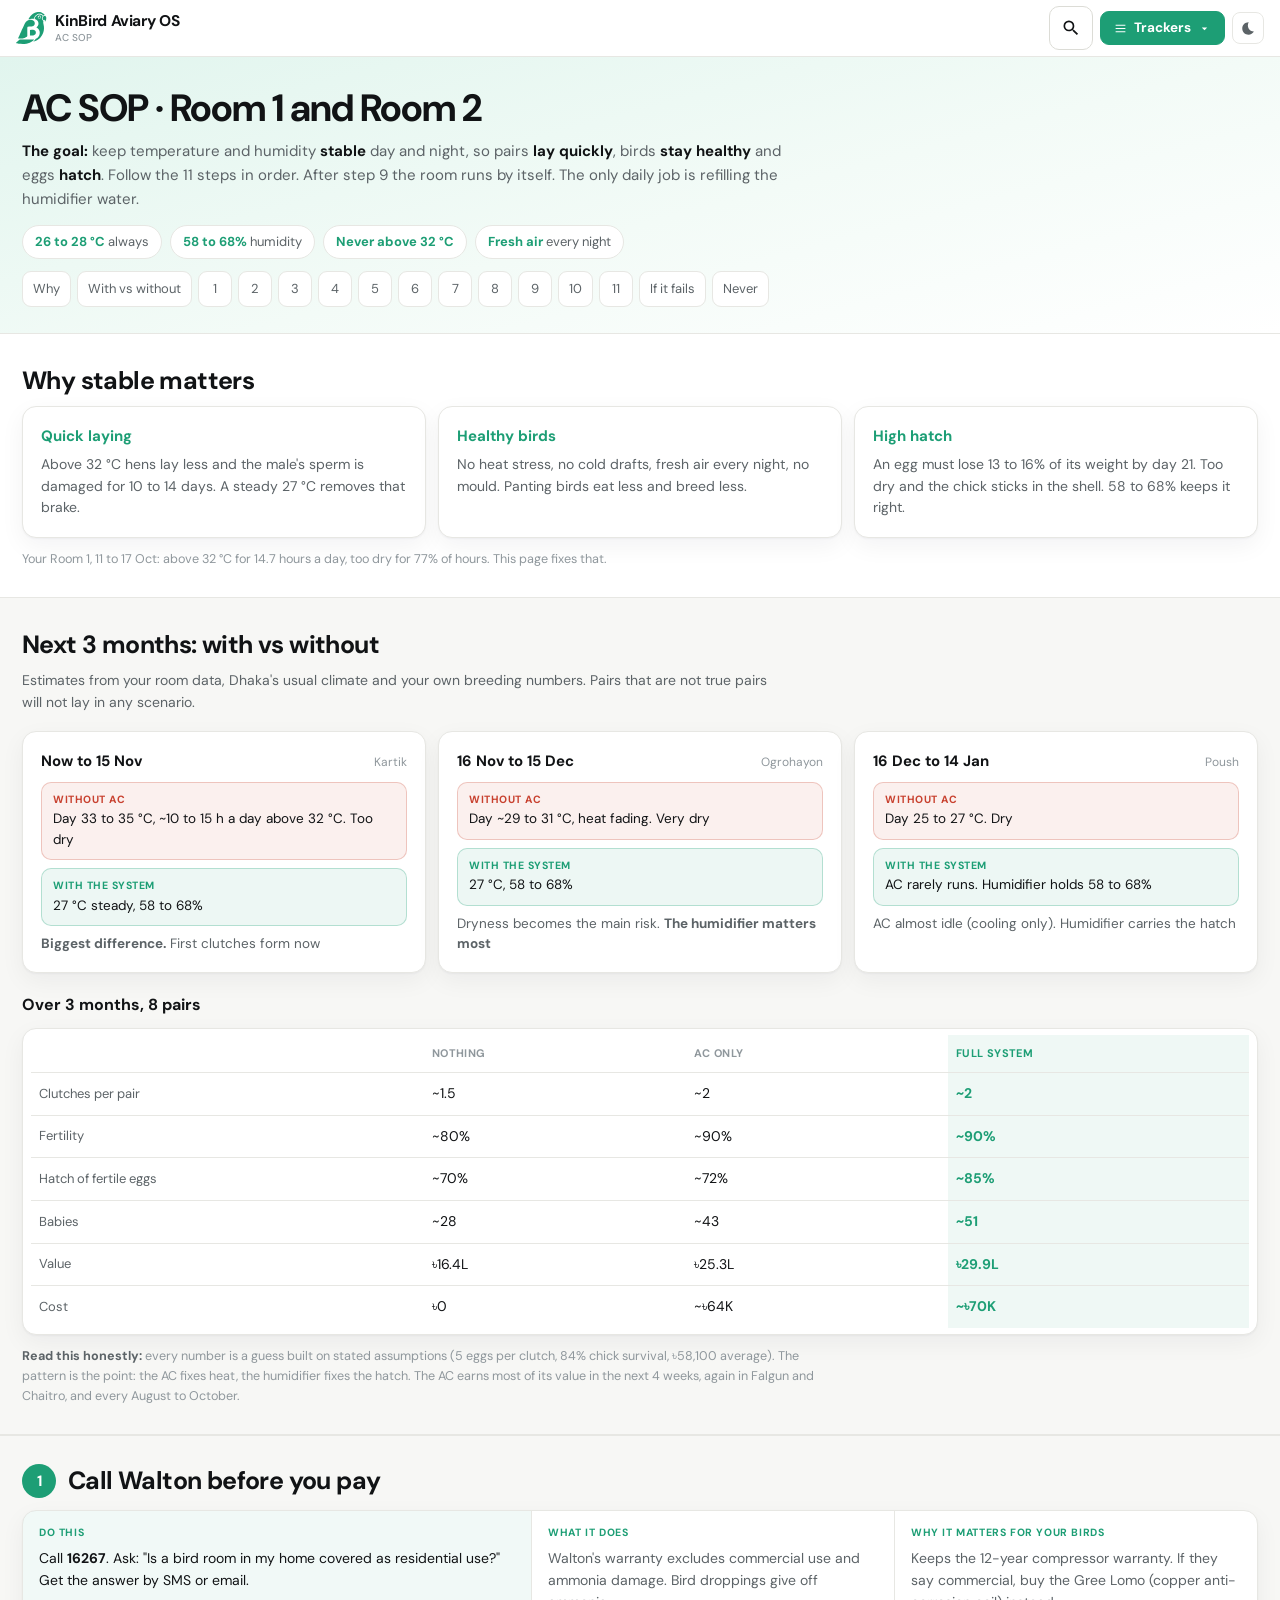
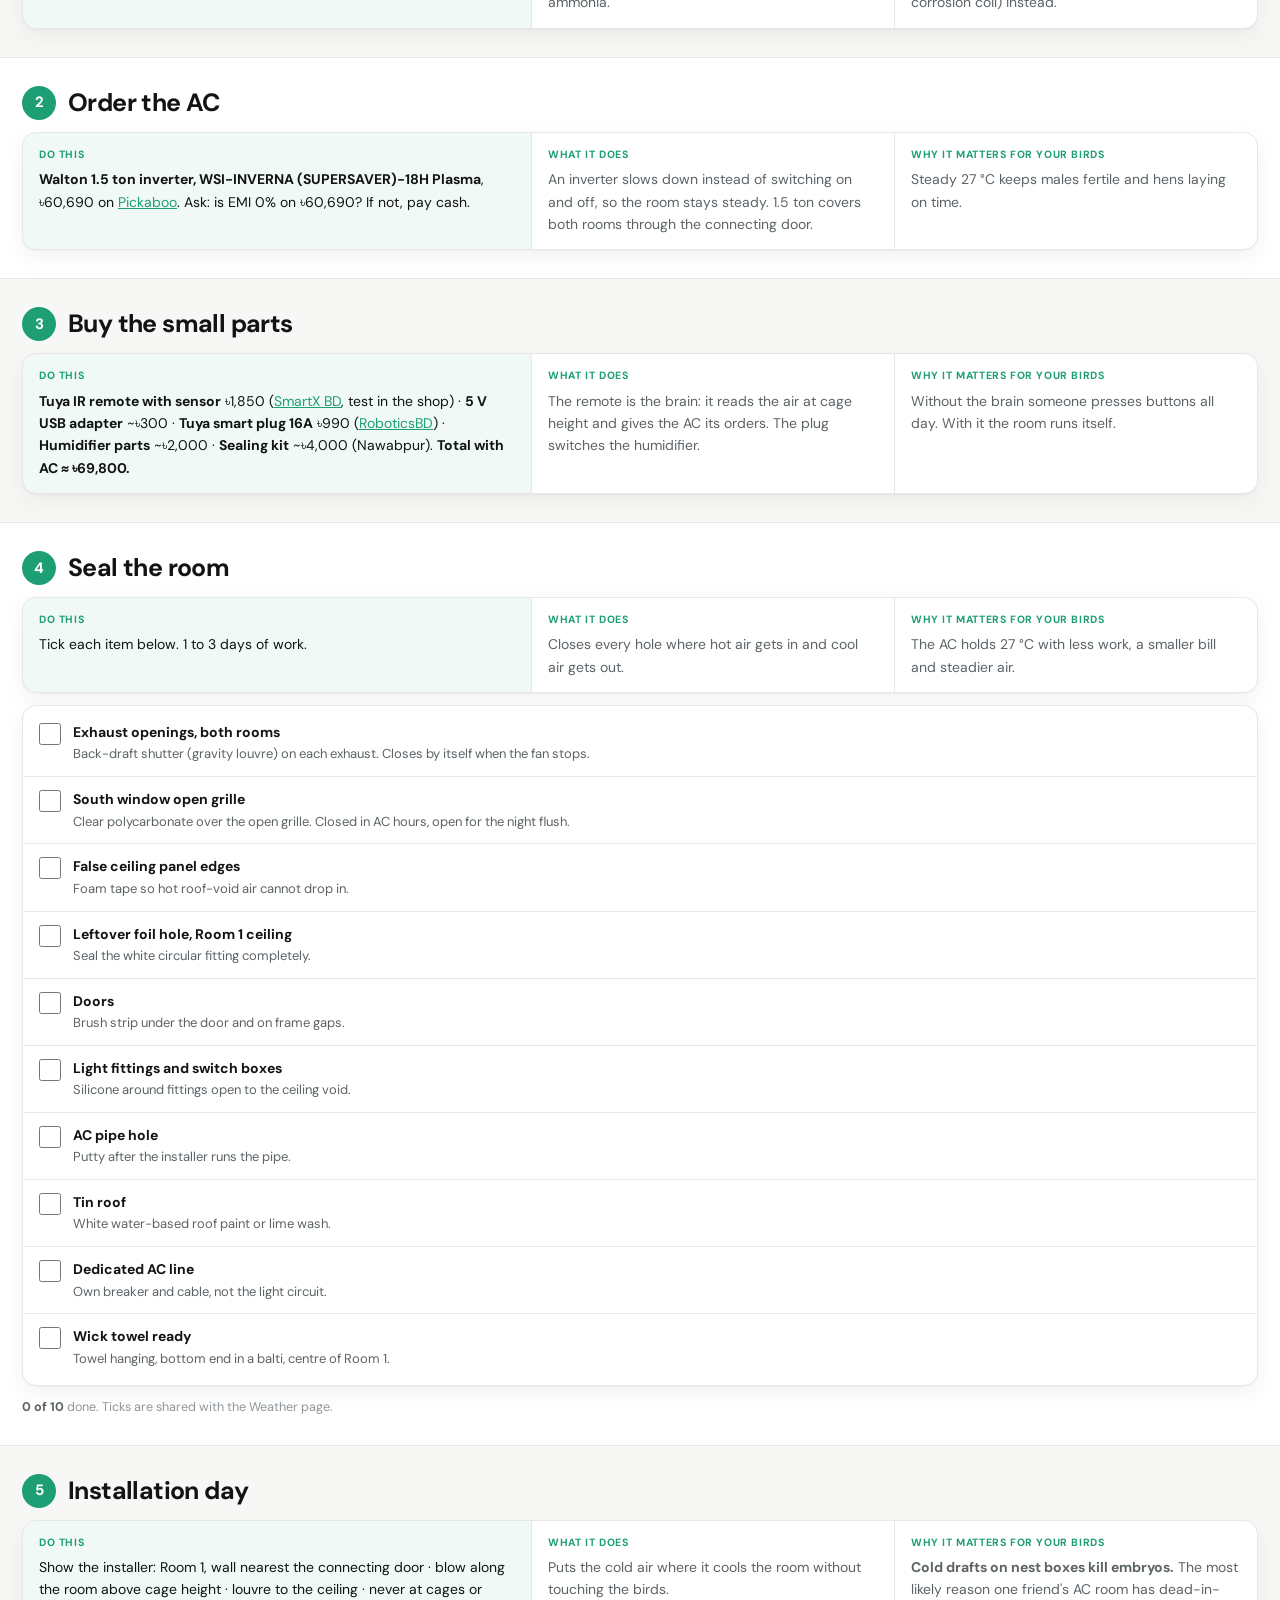
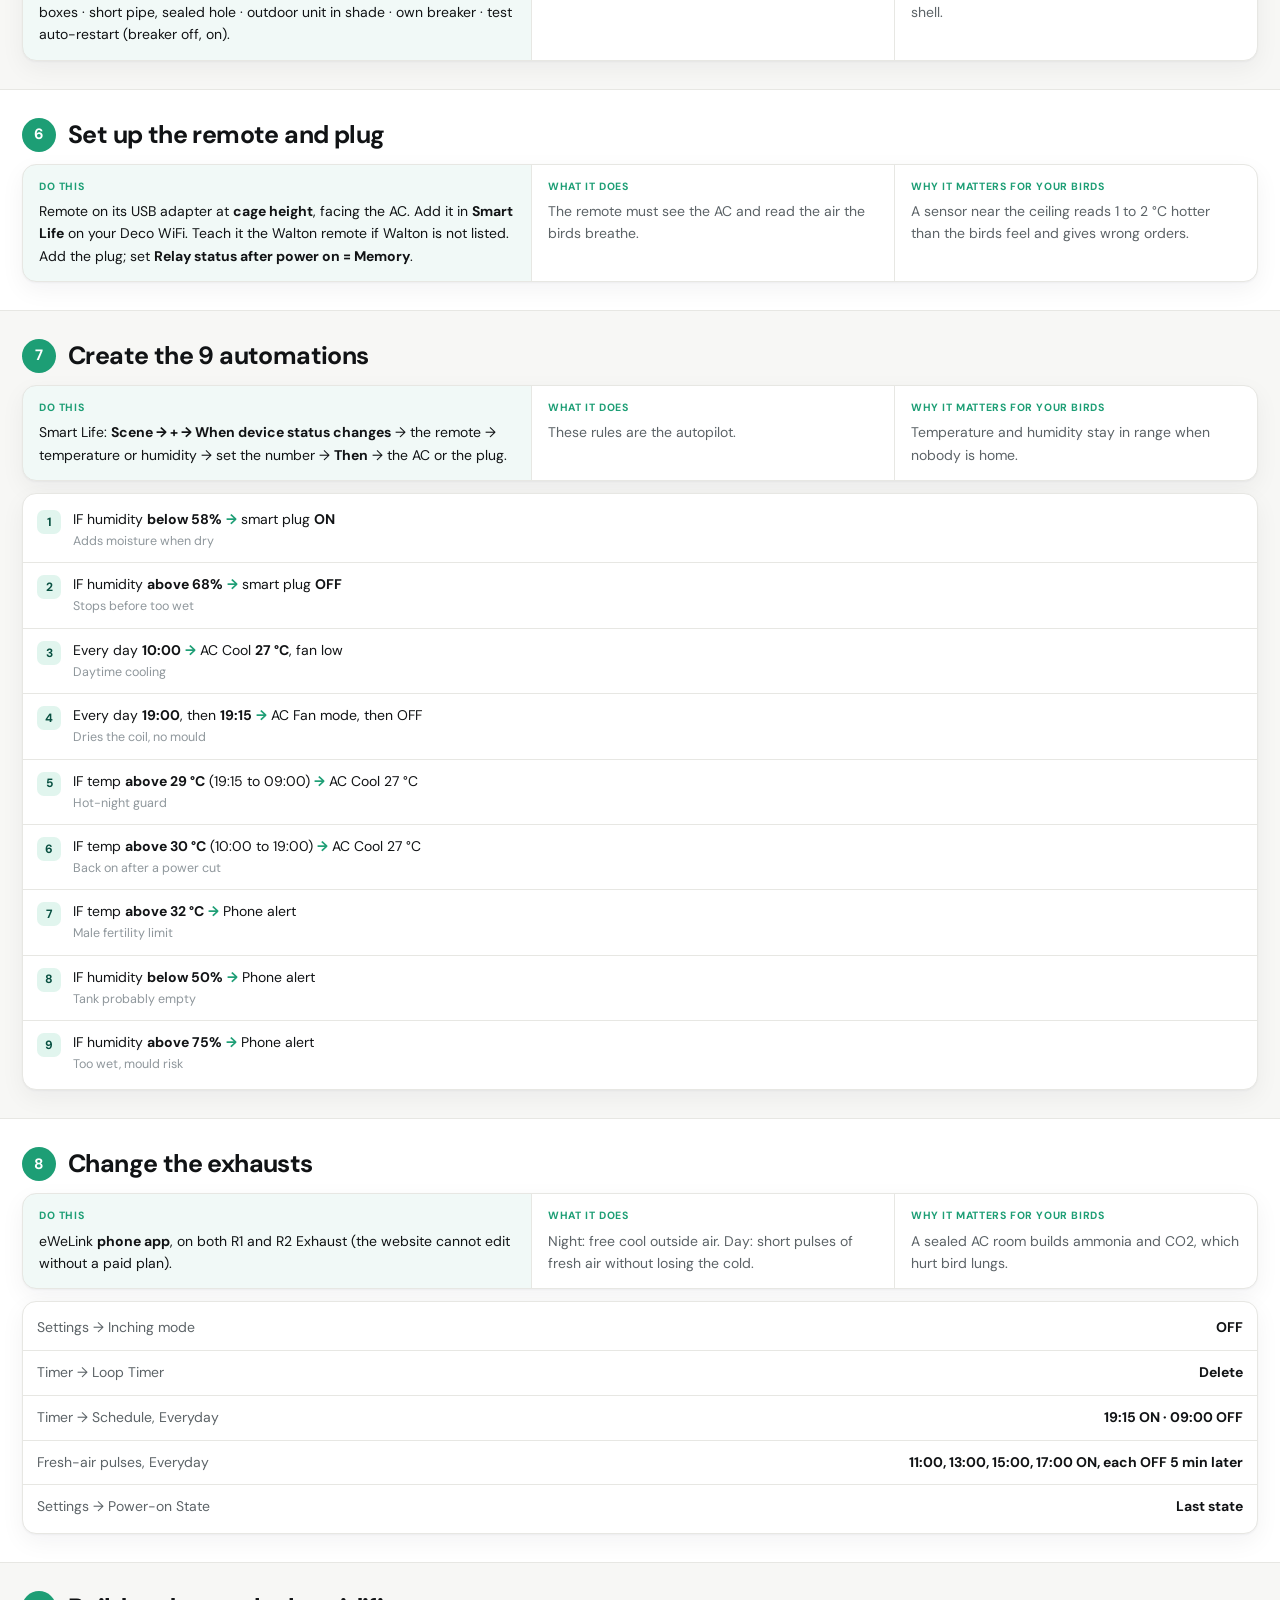
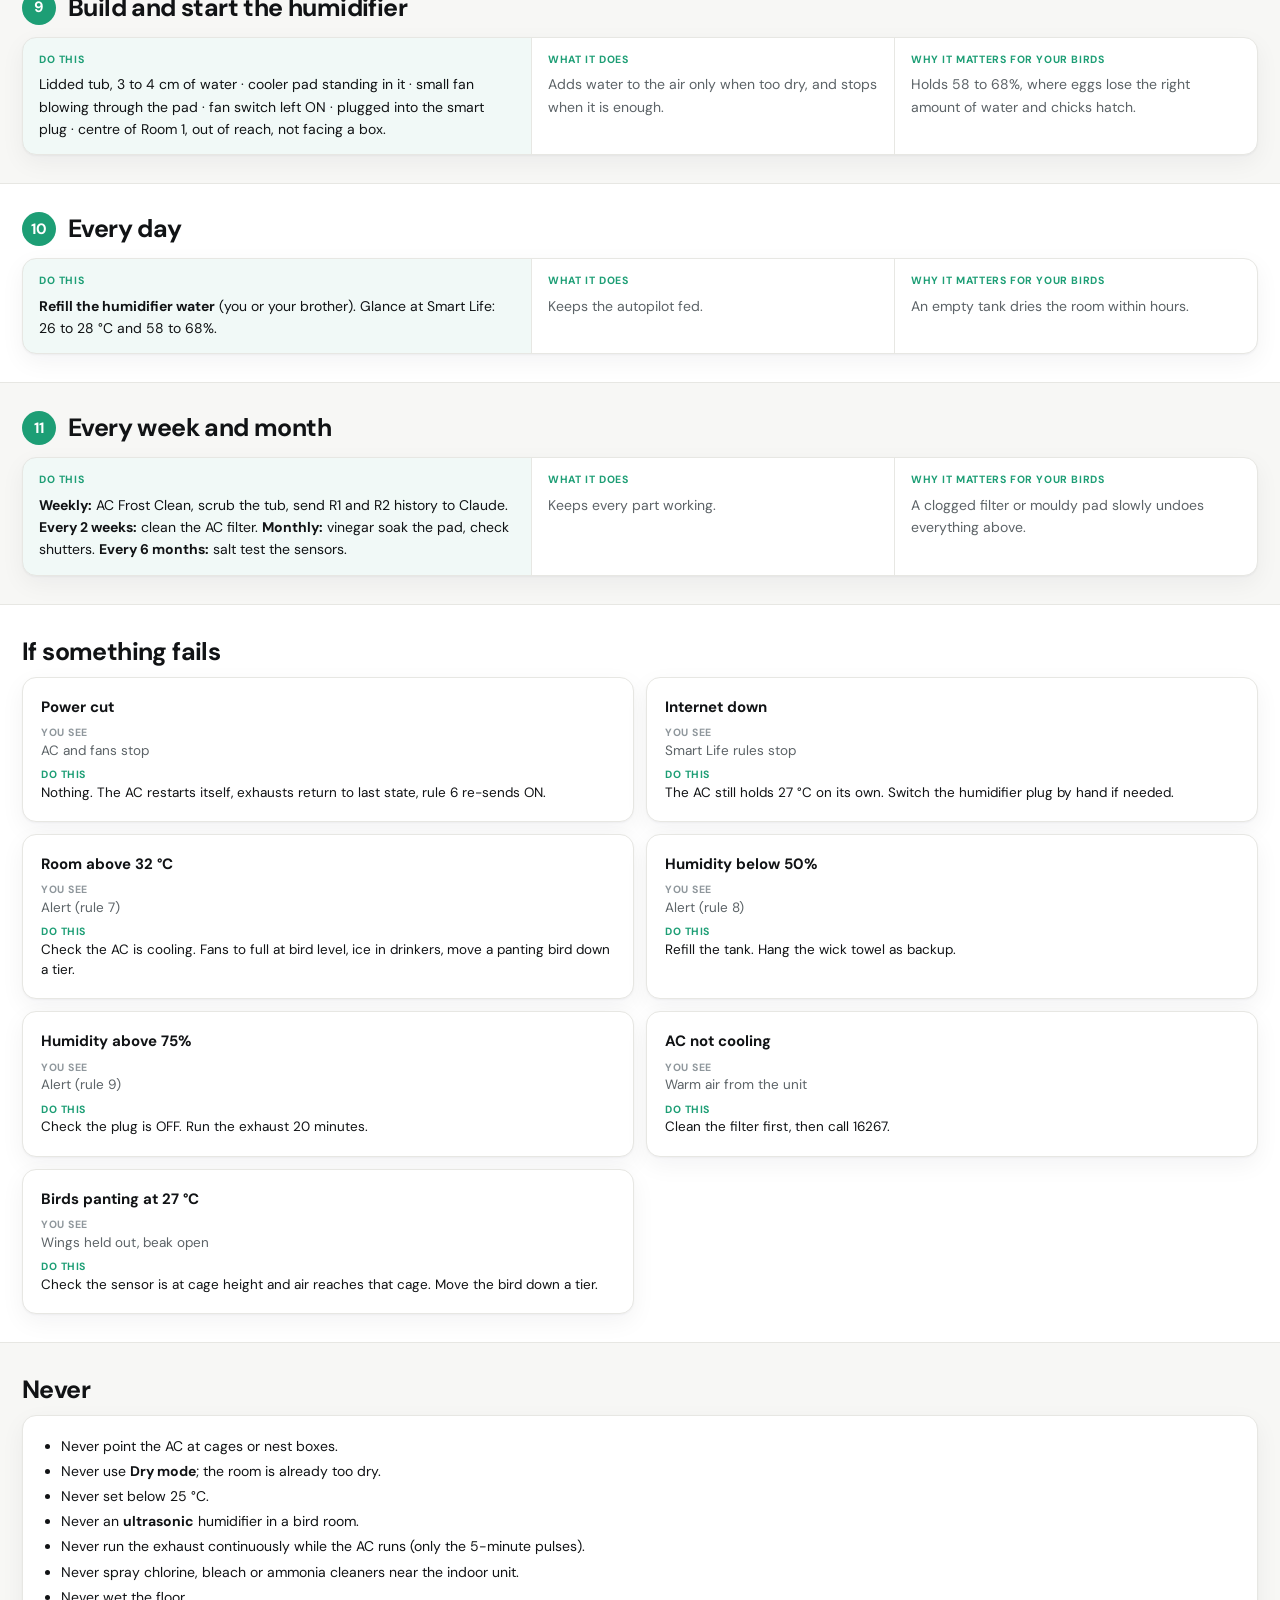
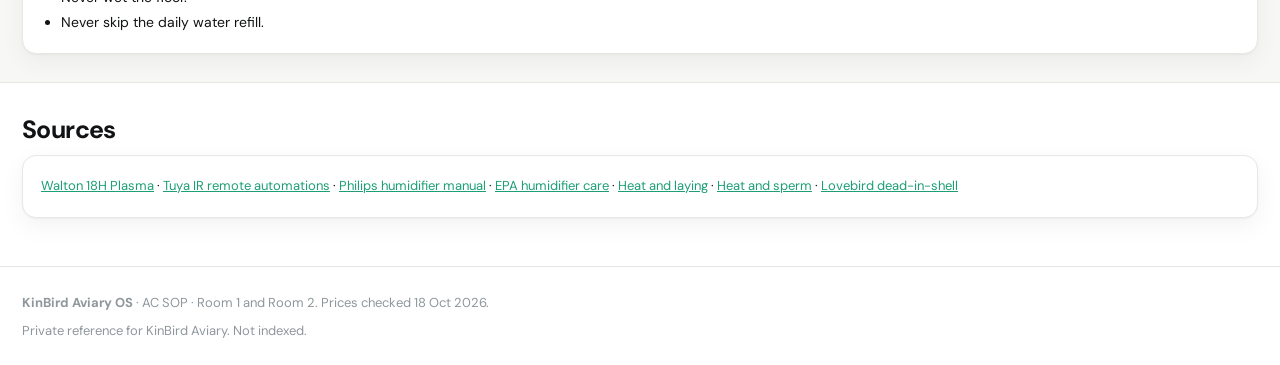
==== commit de3b246c: "v65: AC SOP mobile-first rebuild, no tables" ====
--- a/ac.html
+++ b/ac.html
@@ -8,7 +8,7 @@
 <meta charset="UTF-8">
 <meta name="viewport" content="width=device-width, initial-scale=1">
 <title>AC SOP · KinBird Aviary OS</title>
-<meta name="description" content="AC, humidity and ventilation standard operating procedure for the KinBird Aviary bird rooms.">
+<meta name="description" content="AC, humidity and ventilation SOP for the KinBird Aviary bird rooms.">
 <link rel="icon" type="image/svg+xml" href="data:image/svg+xml,%3Csvg%20xmlns%3D%22http%3A%2F%2Fwww.w3.org%2F2000%2Fsvg%22%20viewBox%3D%22-20%20-20%20555%20583%22%3E%3Cg%20fill%3D%22%231d9e75%22%3E%3Cg%20transform%3D%22translate%289775.001%20-498.755%29%22%3E%3Cpath%20d%3D%22M36.511%2C2.159A59.615%2C59.615%2C0%2C0%2C1%2C50.688%2C19.592l1.714%2C2.9c3.931%2C7.731%2C4.625%2C14.839%2C4.671%2C23.365l.022%2C3.062c-.286%2C14.7-5.636%2C25.13-15.637%2C35.772-5.523%2C5.165-11.681%2C8.613-18.635%2C11.524l-2.779%2C1.222C13.927%2C99.046%2C8%2C98.815%2C1.7%2C98.775q-4.236.018-8.472.041-6.638.018-13.274-.01c-4.289-.017-8.577.009-12.866.041l-3.948-.054a42.175%2C42.175%2C0%2C0%2C0-25.067%2C7.873c-5.294%2C6.065-8.295%2C11.653-8.225%2C19.782.007%2C1.209.014%2C2.418.021%2C3.664l.041%2C4.019q.028%2C4.345.055%2C8.69c.005.763.011%2C1.526.017%2C2.312q.06%2C8.4.065%2C16.8c0%2C.814%2C0%2C1.628%2C0%2C2.466q0%2C5.036.008%2C10.072.01%2C14.279.124%2C28.557.107%2C11.348.071%2C22.694c-.012%2C4%2C0%2C8%2C.063%2C12%2C.407%2C26.251.407%2C26.251-4.332%2C32.5a38.706%2C38.706%2C0%2C0%2C1-9.968%2C7.11q-1.981%2C1.443-3.936%2C2.921a152.576%2C152.576%2C0%2C0%2C1-28.571%2C13.333l-3.683%2C1.338c-19.353%2C6.508-40.4%2C8.16-60.693%2C8.063l-4.006-.005q-6.262-.01-12.525-.036l-8.551-.016q-10.418-.019-20.837-.057a116.469%2C116.469%2C0%2C0%2C1%2C4.884-12.825l1.485-3.265%2C1.54-3.356%2C1.5-3.3c2.446-5.358%2C4.958-10.663%2C7.626-15.914a110.079%2C110.079%2C0%2C0%2C0%2C5.533-12.93%2C114.871%2C114.871%2C0%2C0%2C1%2C8.156-16.983%2C77.4%2C77.4%2C0%2C0%2C0%2C4.262-9.956c3.59-9.5%2C7.885-18.641%2C12.2-27.831q3.722-7.936%2C7.413-15.887l1.5-3.222q6.585-14.138%2C12.983-28.36Q-144.558%2C120-131.049%2C91.117q4.04-8.679%2C8.039-17.376%2C2.48-5.387%2C4.981-10.764%2C1.148-2.481%2C2.285-4.968C-108.757%2C42.72-100.5%2C29.336-88.631%2C17.27l2.671-2.717C-54.3-15.756.1-23.748%2C36.511%2C2.159Z%22%20transform%3D%22translate%28-9513.381%20644.308%29%22%2F%3E%0A%3Cpath%20d%3D%22M19.963%2C1.853C30.5%2C10.1%2C30.5%2C10.1%2C32.7%2C14.61c.047%2C3.471-1.528%2C4.953-3.669%2C7.633C19.789%2C35%2C18.146%2C47.961%2C19.963%2C63.386c2.783%2C12.351%2C9.5%2C23.477%2C20.317%2C30.331l4.063%2C2.177-.467%2C2.213c-4.509%2C21.854-2.278%2C39.844%2C3.444%2C61.258%2C12.169%2C45.738%2C10.734%2C88.721-4.138%2C133.9l-.973%2C3.027C30.272%2C332.963%2C11.241%2C363.8-14.867%2C391.946l-2.027%2C2.258c-24.418%2C26-65.291%2C49.483-101.55%2C51.274-1.852.015-3.705-.045-5.556-.127%2C4.023-4.1%2C8.181-7.945%2C12.481-11.755%2C8.231-7.454%2C15.747-15.385%2C20.753-25.4%2C2.154-4.1%2C3.843-5.723%2C8.395-7.211%2C25.917-9.536%2C44.123-32.748%2C55.578-56.83l1.478-3.3%2C1.333-2.97c10.06-24.847%2C9.333-53.16-.711-77.75C-34.181%2C238.3-51.471%2C222.4-72.028%2C211.054l-2.05-1.383v-2.322A38.156%2C38.156%2C0%2C0%2C1-69.8%2C204.01c15.012-10.8%2C26.114-26.57%2C30.027-44.943%2C2.834-21.539.144-39.822-12.3-57.932C-65.9%2C83.354-83.807%2C74.872-104.263%2C66.869c1.673-18.488%2C9.121-33.409%2C20.9-47.6l1.533-2.045C-75.239%2C8.753-65%2C.916-55.5-3.952h4.644V-6.274C-26.752-15.349-1.489-12.621%2C19.963%2C1.853Z%22%20transform%3D%22translate%28-9354.948%20551.753%29%22%2F%3E%0A%3Cpath%20d%3D%22M11.848.025q3.64%2C0%2C7.28%2C0c6.563%2C0%2C13.124.058%2C19.686.131%2C6.867.065%2C13.734.071%2C20.6.084q19.49.049%2C38.978.223%2C22.195.175%2C44.39.227%2C45.642.164%2C91.282.526C218.7%2C33.867%2C164.295%2C53.652%2C133.06%2C65.066A210.4%2C210.4%2C0%2C0%2C1%2C104.723%2C72.6q-2.922.573-5.832%2C1.209c-17.429%2C3.8-34.484%2C4.476-52.253%2C4.461l-3.279.006A305.434%2C305.434%2C0%2C0%2C1%2C5.14%2C76.053c-3.434-.417-6.8-.737-10.256-.906-14.287-.769-27.906-3.861-41.778-7.179l-3-.715q-4.273-1.027-8.54-2.078l-2.6-.634A79.053%2C79.053%2C0%2C0%2C1-73.6%2C60.422a23.418%2C23.418%2C0%2C0%2C1%2C6.122-8.458l2.3-2.137%2C2.462-2.249%2C2.537-2.346q3.729-3.445%2C7.477-6.869l3.8-3.492q3.361-3.086%2C6.73-6.163%2C6.435-5.887%2C12.822-11.826%2C1.742-1.612%2C3.528-3.176a23.545%2C23.545%2C0%2C0%2C0%2C4.234-4.643C-12.119-1.581-1.35-.2%2C11.848.025Z%22%20transform%3D%22translate%28-9701.404%20963.385%29%22%2F%3E%0A%3Cpath%20d%3D%22M30.105.844%2C34.173%2C2.16c20.274%2C7.229%2C42.11%2C20.67%2C53.982%2C39.319v3.483l-3.138%2C1.147L80.9%2C47.647l-4.082%2C1.51a34.939%2C34.939%2C0%2C0%2C0-8.4%2C5.093c-3.535%2C0-4.682-1.2-7.256-3.628l-3.193-3.338C42.629%2C31.944%2C24.142%2C24.85%2C2.677%2C24.79c-14.671.195-26.8%2C1.63-39.909%2C8.562l-3.406%2C1.778C-69.241%2C50.9-85.366%2C76.508-94.47%2C107.166l-.812%2C2.812c-8.464.146-8.464.146-12.507-.57-23.938-3.774-50.764-1.06-72.944%2C8.865-2.785.993-2.785.993-6.268-.168%2C10.821-21.594%2C22.971-41.478%2C39.474-59.21l1.876-2.03C-119.069%2C28.4-86.205%2C9.961-48.842-.317L-46.4-1C-23.11-7.212%2C7.276-6.611%2C30.105.844Z%22%20transform%3D%22translate%28-9377.86%20504%29%22%2F%3E%0A%3Cpath%20d%3D%22M0%2C.073l29.315-.29%2C9.167-.128q3.662-.02%2C7.323-.035l3.734-.072C65.116-.46%2C77.693%2C5.024%2C89.106%2C15.456c8.221%2C8.565%2C10.959%2C18.555%2C11.029%2C30.041l.073%2C2.875c.081%2C12.727-4.607%2C22.654-13.1%2C32-8.355%2C8.068-19.863%2C13.9-31.622%2C13.869H51.7l-3.972-.018-3.655%2C0q-6.764-.009-13.529-.037L0%2C94.113Z%22%20transform%3D%22translate%28-9538.158%20801.985%29%22%2F%3E%0A%3Cpath%20d%3D%22M6.082.021C17.223%2C8.683%2C22.573%2C23.712%2C24.658%2C37.173%2C26.984%2C58.536%2C21.646%2C77.1%2C8.74%2C94.4a57.082%2C57.082%2C0%2C0%2C1-4.98%2C5.465H1.438l-.132-3.188C.852%2C88.26-.032%2C80.978-3.206%2C73.163L-4.367%2C69.68-6.7%2C71.245l-3.107%2C1.991-3.061%2C2c-3.671%2C1.667-5.147%2C1.542-8.912.249-6.388-4.259-9.521-9.378-12.771-16.254l-1.283-2.653C-39.243%2C46.239-38%2C34.622-33.464%2C24.91-26.339%2C12.469-15.627%2C4.821-1.995.416A26.825%2C26.825%2C0%2C0%2C1%2C6.082.021Z%22%20transform%3D%22translate%28-9285.339%20560.551%29%22%2F%3E%0A%3Cpath%20fill%3D%22%23f2f6f2%22%20d%3D%22M5.37.325c6.564%2C3.354%2C10.893%2C8.729%2C14.658%2C14.948%2C1.9%2C8.889%2C1.013%2C15.744-3.424%2C23.719a28.472%2C28.472%2C0%2C0%2C1-8.694%2C8.354l-3.048%2C2.1a32.938%2C32.938%2C0%2C0%2C1-22.349%2C0c-6.718-3.9-12.862-8.355-15.238-16.036-1.33-9.427-.891-17.473%2C4.7-25.388C-18.907-1.933-7.282-4.452%2C5.37.325Z%22%20transform%3D%22translate%28-9371.919%20559.667%29%22%2F%3E%0A%3Cpath%20d%3D%22M1.826.034C7.268-.4%2C11.171-.528%2C16.121%2C1.993l3.12%2C2.685L22%2C7c3.037%2C5.608%2C2.715%2C11.187%2C1.887%2C17.415-2.63%2C5.665-5.985%2C8.9-11.61%2C11.61-5.8.925-10.214.672-15.528-1.887-4.211-3.81-7.335-6.824-8.054-12.671a48.014%2C48.014%2C0%2C0%2C1%2C.363-8.662l2.322-2.322%2C1.814%2C2.975%2C2.83%2C2.83c5.057.049%2C5.057.049%2C9.288-2.322.623-5.522.623-5.522-1.741-10.231L1.826%2C2.356Z%22%20transform%3D%22translate%28-9384.412%20567.504%29%22%2F%3E%3C%2Fg%3E%3C%2Fg%3E%3C%2Fsvg%3E">
 <meta name="theme-color" content="#1d9e75">
 <link rel="preconnect" href="https://fonts.googleapis.com">
@@ -189,7 +189,7 @@
 .topbar .navdd{margin-left:auto}
 .topbar .nav .navdd{margin-left:0}
 </style>
-<link rel="stylesheet" href="mobile.css?v64">
+<link rel="stylesheet" href="mobile.css?v65">
 </head>
 <body>
 
@@ -237,61 +237,110 @@
   </div>
 </div></div>
 
-
 <style>
-.acpills{display:flex;flex-wrap:wrap;gap:8px;margin:14px 0 10px}
-.acpills span{background:var(--card);border:1px solid var(--line);border-radius:99px;padding:6px 12px;font-size:13px}
+section{padding:28px 0;scroll-margin-top:62px}
+section.alt{background:var(--bg2);border-top:1px solid var(--line);border-bottom:1px solid var(--line)}
+.ach1{font-size:clamp(26px,5vw,38px);font-weight:700;letter-spacing:-1px;line-height:1.15;margin-bottom:8px}
+.aclead{color:var(--ink2);max-width:760px;font-size:15px;line-height:1.6}
+.aclead b{color:var(--ink)}
+.acpills{display:flex;flex-wrap:wrap;gap:8px;margin:14px 0 12px}
+.acpills span{background:var(--card);border:1px solid var(--line);border-radius:99px;padding:6px 12px;font-size:13px;color:var(--ink2)}
 .acpills b{color:var(--green)}
-.actoc{display:flex;flex-wrap:wrap;gap:6px;margin-top:8px}
-.actoc a{font-size:12.5px;padding:5px 10px;border-radius:8px;border:1px solid var(--line);background:var(--bg);color:var(--ink2);text-decoration:none}
+.actoc{display:flex;flex-wrap:wrap;gap:6px}
+.actoc a{font-size:13px;min-width:34px;text-align:center;padding:7px 10px;border-radius:9px;border:1px solid var(--line);background:var(--card);color:var(--ink2);text-decoration:none}
 .actoc a:hover{border-color:var(--green);color:var(--green)}
-section{padding:30px 0;scroll-margin-top:60px}
-.acw{margin-top:4px}
-.actbl{width:100%;min-width:0!important;table-layout:fixed}
-.actbl th,.actbl td{white-space:normal!important;overflow-wrap:anywhere;vertical-align:top;text-align:left}
-.actbl td small{color:var(--ink2);font-size:12.5px}
-.tbuy th:nth-child(2),.tbuy td:nth-child(2){width:96px}
-.tbuy th:nth-child(3),.tbuy td:nth-child(3){width:56px}
-.t3 th:first-child,.t3 td:first-child{width:22%}
-.t4 th:first-child,.t4 td:first-child{width:18%}
-.acwhy{display:grid;grid-template-columns:repeat(3,1fr);gap:12px}.acwhy p{margin-top:6px;font-size:14px;color:var(--ink2);line-height:1.55}
-.stephd{display:flex;align-items:center;gap:12px;margin-bottom:12px}.stephd h2{margin:0}
+.h3{font-size:16px;font-weight:700;margin:20px 0 10px}
+.g3{display:grid;grid-template-columns:repeat(3,1fr);gap:12px}
+.g2f{display:grid;grid-template-columns:repeat(2,1fr);gap:12px}
+.card.mini p{margin-top:6px;font-size:14px;color:var(--ink2);line-height:1.55}
+.mt{font-weight:700;font-size:15px;color:var(--green)}
+.mcard2{display:flex;flex-direction:column;gap:8px}
+.mth{display:flex;justify-content:space-between;align-items:baseline;gap:8px}
+.mth b{font-size:15px}.mth span{font-size:12px;color:var(--ink3)}
+.vs{border-radius:10px;padding:9px 11px;font-size:13.5px;line-height:1.5}
+.vs span{display:block;font-size:10.5px;font-weight:700;letter-spacing:.5px;text-transform:uppercase;margin-bottom:2px}
+.vs.bad{background:rgba(200,65,47,.08);border:1px solid rgba(200,65,47,.25)}.vs.bad span{color:var(--bad)}
+.vs.good{background:rgba(29,158,117,.08);border:1px solid rgba(29,158,117,.28)}.vs.good span{color:var(--green)}
+.mean{font-size:13.5px;color:var(--ink2);line-height:1.5}
+.cmp{display:grid;grid-template-columns:1.5fr 1fr 1fr 1.15fr;font-size:14px}
+.cmp>div{padding:10px 8px;border-top:1px solid var(--line);display:flex;align-items:center}
+.cmp>.ch{border-top:0;font-size:11px;font-weight:700;letter-spacing:.4px;text-transform:uppercase;color:var(--ink3)}
+.cmp>.ch.best{color:var(--green)}
+.cmp>.cl{color:var(--ink2);font-size:13px}
+.cmp>.best{background:rgba(29,158,117,.07)}
+.cmp>.best b{color:var(--green)}
+.stephd{display:flex;align-items:center;gap:12px;margin-bottom:12px}.stephd h2{margin:0;line-height:1.2}
 .stepn{flex:none;width:34px;height:34px;border-radius:50%;background:var(--green);color:#fff;font-weight:700;display:flex;align-items:center;justify-content:center;font-size:15px}
-.stepgrid{display:grid;grid-template-columns:1.3fr 1fr 1fr;gap:12px}
-.stepgrid .lab{font-size:11px;font-weight:700;letter-spacing:.6px;text-transform:uppercase;color:var(--green);margin-bottom:6px}
-.stepgrid p{font-size:14px;line-height:1.6}
-@media(max-width:860px){.acwhy,.stepgrid{grid-template-columns:1fr}}
-.acol,.acul{margin:8px 0 0;padding-left:20px;line-height:1.75;font-size:14px}
-.acsrc{font-size:13px;line-height:1.9}
-.sealcard{display:grid;gap:0;padding:4px 0!important;margin-bottom:14px}
+[data-theme="dark"] .stepn{color:#0e1418}
+.stepcard{display:grid;grid-template-columns:1.4fr 1fr 1fr;gap:0;padding:0!important;overflow:hidden}
+.sb{padding:14px 16px;border-left:1px solid var(--line)}
+.sb:first-child{border-left:0}
+.sb.do{background:rgba(29,158,117,.06)}
+.sb .lab{font-size:10.5px;font-weight:700;letter-spacing:.6px;text-transform:uppercase;color:var(--green);margin-bottom:5px}
+.sb p{font-size:14px;line-height:1.6;color:var(--ink)}
+.sb:not(.do) p{color:var(--ink2)}
+.rules{margin-top:12px;padding:4px 0!important}
+.rule{display:flex;gap:12px;padding:11px 14px;border-top:1px solid var(--line)}
+.rule:first-child{border-top:0}
+.rn{flex:none;width:24px;height:24px;border-radius:7px;background:var(--mint);color:var(--gdeep);font-size:12px;font-weight:700;display:flex;align-items:center;justify-content:center;margin-top:1px}
+.rif{font-size:14px;line-height:1.5}.arr{color:var(--green);font-weight:700}
+.rwhy{font-size:12.5px;color:var(--ink3);margin-top:2px}
+.kvs{margin-top:12px;padding:4px 0!important}
+.kv{display:flex;justify-content:space-between;gap:14px;padding:11px 14px;border-top:1px solid var(--line);font-size:14px}
+.kv:first-child{border-top:0}.kv span{color:var(--ink2)}.kv b{text-align:right}
+.fcard{display:flex;flex-direction:column;gap:6px}
+.ft{font-weight:700;font-size:15px}
+.fs,.fd{font-size:13.5px;line-height:1.5;color:var(--ink2)}
+.fs span,.fd span{display:block;font-size:10.5px;font-weight:700;letter-spacing:.5px;text-transform:uppercase;color:var(--ink3)}
+.fd span{color:var(--green)}.fd{color:var(--ink)}
+.sealcard{display:grid;padding:4px 0!important;margin-top:12px}
 .sl{display:flex;gap:12px;align-items:flex-start;padding:12px 16px;border-top:1px solid var(--line);cursor:pointer}
 .sl:first-child{border-top:0}
-.sl input{width:20px;height:20px;margin-top:2px;flex:none;accent-color:var(--green)}
+.sl input{width:22px;height:22px;margin-top:1px;flex:none;accent-color:var(--green)}
 .sl span{display:flex;flex-direction:column;gap:3px;font-size:14px;line-height:1.45}
 .sl em{font-style:normal;color:var(--ink2);font-size:13px}
 .sl input:checked + span b{text-decoration:line-through;opacity:.6}
-@media(max-width:560px){.t3 th:first-child,.t3 td:first-child{width:30%}.t4 th:first-child,.t4 td:first-child{width:26%}}
+.acul{margin:0;padding-left:20px;line-height:1.8;font-size:14px}
+.acsrc{font-size:13px;line-height:1.9}
+.card a{color:var(--green)}
+@media(max-width:860px){
+ .g3,.g2f{grid-template-columns:1fr}
+ .stepcard{grid-template-columns:1fr}
+ .sb{border-left:0;border-top:1px solid var(--line)}
+ .sb:first-child{border-top:0}
+}
+@media(max-width:560px){
+ section{padding:22px 0}
+ .stephd h2{font-size:19px}
+ .cmp{font-size:13px;grid-template-columns:1.35fr .8fr .8fr 1fr}
+ .cmp>div{padding:9px 5px}
+ .cmp>.cl{font-size:12px}
+ .cmp>.ch{font-size:9.5px;letter-spacing:.2px}
+ .kv{flex-direction:column;gap:2px}.kv b{text-align:left}
+ .sb{padding:13px 14px}
+ .rule{padding:11px 12px}
+}
 </style>
 <div class="hero"><div class="wrap">
-  <h1 style="font-size:clamp(26px,4vw,38px);font-weight:700;letter-spacing:-1px;margin-bottom:6px">AC SOP · Room 1 and Room 2</h1>
-  <p style="color:var(--ink2);max-width:780px;font-size:15px"><b>The goal:</b> keep temperature and humidity <b>stable</b> all day and night, so pairs <b>lay quickly</b>, birds <b>stay healthy</b>, and eggs <b>hatch</b>. Follow the 11 steps in order. After step 9 the room runs by itself; the only daily job is refilling the humidifier water.</p>
+  <h1 class="ach1">AC SOP · Room 1 and Room 2</h1>
+  <p class="aclead"><b>The goal:</b> keep temperature and humidity <b>stable</b> day and night, so pairs <b>lay quickly</b>, birds <b>stay healthy</b> and eggs <b>hatch</b>. Follow the 11 steps in order. After step 9 the room runs by itself. The only daily job is refilling the humidifier water.</p>
   <div class="acpills"><span><b>26 to 28 °C</b> always</span><span><b>58 to 68%</b> humidity</span><span><b>Never above 32 °C</b></span><span><b>Fresh air</b> every night</span></div>
-  <nav class="actoc"><a href="#why">Why</a><a href="#predict">With vs without</a><a href="#s1">Step 1</a><a href="#s2">2</a><a href="#s3">3</a><a href="#s4">4</a><a href="#s5">5</a><a href="#s6">6</a><a href="#s7">7</a><a href="#s8">8</a><a href="#s9">9</a><a href="#s10">10</a><a href="#s11">11</a><a href="#fail">If it fails</a><a href="#never">Never</a></nav>
-</div></div><section id="why"><div class="wrap"><h2>Why stable matters, in one minute</h2><div class="acwhy"><div class="card"><b>Quick laying</b><p>Heat above 32 °C makes hens lay less and damages the male's sperm for 10 to 14 days. A steady 27 °C removes that brake.</p></div><div class="card"><b>Healthy birds</b><p>No heat stress, no cold drafts, fresh air every night, no mould. Panting birds eat less and breed less.</p></div><div class="card"><b>High hatch</b><p>An egg must lose 13 to 16% of its weight by day 21. Too dry and the chick sticks in the shell; too wet and it drowns. 58 to 68% humidity keeps it right.</p></div></div><p class="note">Your room, 11 to 17 Oct: above 32 °C for 14.7 hours a day, and too dry for 77% of hours. That is what this page fixes.</p></div></section>
-<section id="predict" style="background:var(--bg2);border-top:1px solid var(--line);border-bottom:1px solid var(--line)"><div class="wrap"><h2>Prediction: next 3 months, with and without</h2><p class="sub">Estimate only. Built from your room data, Dhaka climate normals and your own breeding numbers. Pairs that are not true pairs will not lay in any scenario.</p><div class="tw acw"><table class="actbl t4"><thead><tr><th>Period</th><th>Room without AC</th><th>Room with the full system</th><th>What it means for breeding</th></tr></thead><tbody><tr><td><b>Now to 15 Nov</b> (Kartik)</td><td>Day peak 33 to 35 °C, ~10 to 15 h a day above 32 °C. Humidity too dry</td><td>27 °C steady. 58 to 68%</td><td><b>Biggest difference.</b> This is when your first clutches form</td></tr><tr><td><b>16 Nov to 15 Dec</b> (Ogrohayon)</td><td>Day peak about 29 to 31 °C, few hours above 32. Very dry</td><td>27 °C by day, cooler nights. 58 to 68%</td><td>Heat fades by itself. <b>Dryness becomes the main risk</b>, so the humidifier matters most</td></tr><tr><td><b>16 Dec to 14 Jan</b> (Poush)</td><td>Day 25 to 27 °C, nights cooler. Dry</td><td>AC rarely runs. Humidifier still holding 58 to 68%</td><td>AC almost idle (it cools only, no heating). Humidifier and draft-free boxes carry the hatch</td></tr></tbody></table></div><div class="tw acw"><table class="actbl t4"><thead><tr><th>Over 3 months, 8 pairs</th><th>Nothing changed</th><th>AC only</th><th><b>Full system</b> (AC + humidifier + sealing + automations)</th></tr></thead><tbody><tr><td>Clutches per pair</td><td>~1.5</td><td>~2</td><td><b>~2</b></td></tr><tr><td>Fertility</td><td>~80% (heat in Kartik)</td><td>~90%</td><td><b>~90%</b></td></tr><tr><td>Hatch of fertile eggs</td><td>~70% (too dry)</td><td>~72% (AC dries the air)</td><td><b>~85%</b></td></tr><tr><td>Babies (5 eggs per clutch, 84% survival)</td><td><b>~28</b></td><td>~43</td><td><b>~51</b></td></tr><tr><td>Value at ৳58,100 average</td><td>≈ ৳16.4 lakh</td><td>≈ ৳25.3 lakh</td><td><b>≈ ৳29.9 lakh</b></td></tr><tr><td>Cost</td><td>৳0</td><td>≈ ৳64K</td><td>≈ ৳70K</td></tr></tbody></table></div><p class="note"><b>Read this honestly.</b> Every number in the second table is a guess built on stated assumptions, not a promise. The pattern is the point: AC alone fixes heat but dries the air; the humidifier is what protects the hatch for the rest of the season. Heat fades by itself in mid-November, so the AC earns most of its value in the next 4 weeks, again in Falgun and Chaitro, and every August to October.</p></div></section>
-<section id="s1" style="background:var(--bg2);border-top:1px solid var(--line);border-bottom:1px solid var(--line)"><div class="wrap"><div class="stephd"><span class="stepn">1</span><h2>Call Walton before you pay</h2></div><div class="stepgrid"><div class="card"><div class="lab">Do this</div><p>Call <b>16267</b>. Ask: "Is a bird room in my home covered as residential use?" Get the answer by SMS or email.</p></div><div class="card"><div class="lab">What it does</div><p>Walton's warranty excludes commercial use and ammonia damage. Bird droppings give off ammonia.</p></div><div class="card"><div class="lab">Why it matters for your birds</div><p>A ৳60K machine with a 12-year compressor warranty instead of 5, or none. If they say commercial, buy the Gree Lomo (copper anti-corrosion coil) instead.</p></div></div></div></section>
-<section id="s2"><div class="wrap"><div class="stephd"><span class="stepn">2</span><h2>Order the AC</h2></div><div class="stepgrid"><div class="card"><div class="lab">Do this</div><p><b>Walton 1.5 ton inverter, WSI-INVERNA (SUPERSAVER)-18H Plasma</b>, ৳60,690 on <a href="https://www.pickaboo.com/product-detail/walton-1-5-ton-intelligent-inverter-air-conditioner-wsi-inverna-supersaver-18h-plasma" target="_blank" rel="noopener">Pickaboo</a> (Walton Official). Ask: is EMI on ৳60,690 at 0%? If not, pay cash.</p></div><div class="card"><div class="lab">What it does</div><p>An <b>inverter</b> slows down instead of switching on and off, so the room stays steady. 1.5 ton covers Room 1 and Room 2 through the connecting door.</p></div><div class="card"><div class="lab">Why it matters for your birds</div><p>Steady 27 °C is what lets males stay fertile and hens lay on time.</p></div></div></div></section>
-<section id="s3" style="background:var(--bg2);border-top:1px solid var(--line);border-bottom:1px solid var(--line)"><div class="wrap"><div class="stephd"><span class="stepn">3</span><h2>Buy the small parts</h2></div><div class="stepgrid"><div class="card"><div class="lab">Do this</div><p><b>Tuya IR remote with temperature and humidity sensor</b> ৳1,850 (<a href="https://smartxbd.com/product/tuya-smart-wifi-universal-ir-remote-controller-with-temperature-and-humidity-sensor-lcd-display/" target="_blank" rel="noopener">SmartX BD</a>, test it in the shop) · <b>5 V USB adapter</b> ~৳300 · <b>Tuya smart plug 16A</b> ৳990 (<a href="https://store.roboticsbd.com/home-automation-robotics-bangladesh/4345-wifi-smart-plug-16a-uk-high-power-socket-with-energy-monitor-robotics-bangladesh.html" target="_blank" rel="noopener">RoboticsBD</a>) · <b>Humidifier parts</b> ~৳2,000 (tub, cooler pad, small 220 V fan) · <b>Sealing kit</b> ~৳4,000 (Nawabpur)</p></div><div class="card"><div class="lab">What it does</div><p>The remote is the brain: it reads temperature and humidity at cage height and gives the AC its orders. The plug switches the humidifier.</p></div><div class="card"><div class="lab">Why it matters for your birds</div><p>Without the brain, someone must press buttons all day. With it, the room runs itself.</p></div></div></div></section>
-<section id="s4"><div class="wrap"><div class="stephd"><span class="stepn">4</span><h2>Seal the room</h2></div><div class="stepgrid"><div class="card"><div class="lab">Do this</div><p>Tick each item in the list below. 1 to 3 days of work.</p></div><div class="card"><div class="lab">What it does</div><p>Closes every hole where hot air gets in and cool air gets out.</p></div><div class="card"><div class="lab">Why it matters for your birds</div><p>The AC holds 27 °C with less work and a smaller bill, and the temperature stays steady.</p></div></div><div class="card sealcard" style="margin-top:12px"><label class="sl"><input type="checkbox" data-sk="0"><span><b>Exhaust openings, both rooms</b><em>Fit a back-draft shutter (gravity louvre) on each exhaust. Closes by itself when the fan stops, opens for the night flush.</em></span></label><label class="sl"><input type="checkbox" data-sk="1"><span><b>South window open grille</b><em>Cover the open grille section with clear polycarbonate or glass. Keep it closed in AC hours, open only for the night flush.</em></span></label><label class="sl"><input type="checkbox" data-sk="2"><span><b>False ceiling panel edges</b><em>Foam tape along panel edges so hot air from the roof void cannot drop in.</em></span></label><label class="sl"><input type="checkbox" data-sk="3"><span><b>Leftover foil hole, Room 1 ceiling</b><em>Seal the white circular fitting completely.</em></span></label><label class="sl"><input type="checkbox" data-sk="4"><span><b>Doors</b><em>Brush strip under the door and on any gap in the frame.</em></span></label><label class="sl"><input type="checkbox" data-sk="5"><span><b>Light fittings and switch boxes</b><em>Silicone around fittings that open into the ceiling void.</em></span></label><label class="sl"><input type="checkbox" data-sk="6"><span><b>AC pipe hole</b><em>Seal with putty after the installer runs the pipe.</em></span></label><label class="sl"><input type="checkbox" data-sk="7"><span><b>Tin roof</b><em>White water-based roof paint or lime wash on the tin.</em></span></label><label class="sl"><input type="checkbox" data-sk="8"><span><b>Dedicated AC line</b><em>Own breaker and cable for the AC, not the light circuit.</em></span></label><label class="sl"><input type="checkbox" data-sk="9"><span><b>Wick towel ready</b><em>Towel hanging, bottom end in a balti, centre of Room 1, away from boxes.</em></span></label></div><p class="note"><b id="sealCount">0 of 10</b> done. Ticks are shared with the Weather page.</p></div></section>
-<section id="s5" style="background:var(--bg2);border-top:1px solid var(--line);border-bottom:1px solid var(--line)"><div class="wrap"><div class="stephd"><span class="stepn">5</span><h2>Installation day</h2></div><div class="stepgrid"><div class="card"><div class="lab">Do this</div><p>Show the installer this list: Room 1, wall nearest the connecting door · blow along the room above cage height · louvre aimed at the ceiling · never at cages or nest boxes · short pipe, sealed hole · outdoor unit in shade · own breaker · test auto-restart by switching the breaker off and on.</p></div><div class="card"><div class="lab">What it does</div><p>Places the cold air where it cools the room without touching the birds.</p></div><div class="card"><div class="lab">Why it matters for your birds</div><p><b>Cold drafts on nest boxes kill embryos.</b> This is the most likely reason one friend's AC room has dead-in-shell.</p></div></div></div></section>
-<section id="s6"><div class="wrap"><div class="stephd"><span class="stepn">6</span><h2>Set up the remote and plug</h2></div><div class="stepgrid"><div class="card"><div class="lab">Do this</div><p>Plug the remote into its USB adapter at <b>cage height</b>, facing the AC. Add it in <b>Smart Life</b> on your Deco WiFi (2.4 GHz). Teach it the Walton remote if Walton is not in its list. Add the smart plug and set <b>Relay status after power on = Memory</b>.</p></div><div class="card"><div class="lab">What it does</div><p>The remote must see the AC to send commands, and read the air the birds breathe.</p></div><div class="card"><div class="lab">Why it matters for your birds</div><p>A sensor near the ceiling reads 1 to 2 °C hotter than the birds feel and gives wrong orders.</p></div></div></div></section>
-<section id="s7" style="background:var(--bg2);border-top:1px solid var(--line);border-bottom:1px solid var(--line)"><div class="wrap"><div class="stephd"><span class="stepn">7</span><h2>Create the 9 automations</h2></div><div class="stepgrid"><div class="card"><div class="lab">Do this</div><p>In Smart Life: Scene → + → When device status changes → pick the remote → temperature or humidity → set the number → Then: pick the AC or the plug. Rules are listed below.</p></div><div class="card"><div class="lab">What it does</div><p>These rules are the autopilot.</p></div><div class="card"><div class="lab">Why it matters for your birds</div><p>Temperature and humidity stay in range even when nobody is home.</p></div></div><div class="tw acw"><table class="actbl t3"><thead><tr><th>#</th><th>Rule</th><th>Why</th></tr></thead><tbody><tr><td>1</td><td>IF humidity <b>&lt; 58%</b> → smart plug <b>ON</b></td><td>Adds moisture when dry</td></tr><tr><td>2</td><td>IF humidity <b>&gt; 68%</b> → smart plug <b>OFF</b></td><td>Stops before too wet</td></tr><tr><td>3</td><td>Schedule <b>10:00</b> → AC Cool <b>27 °C</b>, fan low</td><td>Daytime cooling</td></tr><tr><td>4</td><td>Schedule <b>19:00</b> → AC Fan mode · <b>19:15</b> → AC OFF</td><td>Dries the coil, no mould</td></tr><tr><td>5</td><td>IF temp <b>&gt; 29 °C</b> (19:15 to 09:00) → AC Cool 27 °C</td><td>Hot-night guard</td></tr><tr><td>6</td><td>IF temp <b>&gt; 30 °C</b> (10:00 to 19:00) → AC Cool 27 °C</td><td>Back on after a power cut</td></tr><tr><td>7</td><td>IF temp <b>&gt; 32 °C</b> → notification</td><td>Male fertility limit</td></tr><tr><td>8</td><td>IF humidity <b>&lt; 50%</b> → notification</td><td>Tank probably empty</td></tr><tr><td>9</td><td>IF humidity <b>&gt; 75%</b> → notification</td><td>Too wet, mould risk</td></tr></tbody></table></div></div></section>
-<section id="s8"><div class="wrap"><div class="stephd"><span class="stepn">8</span><h2>Change the exhausts (eWeLink phone app)</h2></div><div class="stepgrid"><div class="card"><div class="lab">Do this</div><p>On both R1 and R2 Exhaust: <b>Inching OFF</b> · <b>delete the Loop Timer</b> · Schedules: <b>19:15 ON, 09:00 OFF</b>, plus 5-minute pulses <b>11:00, 13:00, 15:00, 17:00</b> · <b>Power-on State: Last state</b>.</p></div><div class="card"><div class="lab">What it does</div><p>Night: pulls in cool outside air for free. Day: short pulses bring fresh air without losing the cold.</p></div><div class="card"><div class="lab">Why it matters for your birds</div><p>A sealed AC room builds ammonia and CO2, which hurt bird lungs. Fresh air every night keeps birds healthy.</p></div></div></div></section>
-<section id="s9" style="background:var(--bg2);border-top:1px solid var(--line);border-bottom:1px solid var(--line)"><div class="wrap"><div class="stephd"><span class="stepn">9</span><h2>Build and start the humidifier</h2></div><div class="stepgrid"><div class="card"><div class="lab">Do this</div><p>Lidded tub with 3 to 4 cm of water · cooler pad standing upright in it · small fan blowing through the pad · switch left ON · plug it into the smart plug · centre of Room 1, out of reach, not facing a box.</p></div><div class="card"><div class="lab">What it does</div><p>Adds water to the air only when the room is too dry, and stops when it is enough.</p></div><div class="card"><div class="lab">Why it matters for your birds</div><p>Holds 58 to 68%, the range where eggs lose the right amount of water and chicks hatch.</p></div></div></div></section>
-<section id="s10"><div class="wrap"><div class="stephd"><span class="stepn">10</span><h2>Every day</h2></div><div class="stepgrid"><div class="card"><div class="lab">Do this</div><p><b>Refill the humidifier water</b> (you or your brother). Glance at Smart Life: 26 to 28 °C and 58 to 68%.</p></div><div class="card"><div class="lab">What it does</div><p>Keeps the autopilot fed.</p></div><div class="card"><div class="lab">Why it matters for your birds</div><p>An empty tank means the room dries out within hours.</p></div></div></div></section>
-<section id="s11" style="background:var(--bg2);border-top:1px solid var(--line);border-bottom:1px solid var(--line)"><div class="wrap"><div class="stephd"><span class="stepn">11</span><h2>Every week and month</h2></div><div class="stepgrid"><div class="card"><div class="lab">Do this</div><p><b>Weekly:</b> AC Frost Clean, scrub the humidifier tub, send the R1 and R2 history to Claude. <b>Every 2 weeks:</b> clean the AC filter. <b>Monthly:</b> vinegar soak for the pad, check the shutters close. <b>Every 6 months:</b> salt test the sensors.</p></div><div class="card"><div class="lab">What it does</div><p>Keeps every part working.</p></div><div class="card"><div class="lab">Why it matters for your birds</div><p>A clogged filter or a mouldy pad slowly undoes everything above.</p></div></div></div></section>
-<section id="fail" style="background:var(--bg2);border-top:1px solid var(--line);border-bottom:1px solid var(--line)"><div class="wrap"><h2>If something fails</h2><div class="tw acw"><table class="actbl t3"><thead><tr><th>Problem</th><th>You will see</th><th>Do this</th></tr></thead><tbody><tr><td>Power cut</td><td>AC and fans stop</td><td>Nothing. AC restarts itself, exhausts return to their last state, rule 6 re-sends ON</td></tr><tr><td>Internet down</td><td>Smart Life rules stop</td><td>AC still holds 27 °C on its own. Switch the humidifier plug by hand if needed</td></tr><tr><td>Room above 32 °C</td><td>Alert 7</td><td>Check the AC is cooling. Fans to full at bird level. Ice in drinkers. Move a panting bird down a tier</td></tr><tr><td>Humidity below 50%</td><td>Alert 8</td><td>Refill the tank. Hang the wick towel as backup</td></tr><tr><td>Humidity above 75%</td><td>Alert 9</td><td>Check the plug is OFF. Run the exhaust 20 minutes</td></tr><tr><td>AC not cooling</td><td>Warm air from the unit</td><td>Clean the filter, then call 16267</td></tr></tbody></table></div></div></section>
-<section id="never"><div class="wrap"><h2>Never</h2><div class="card"><ul class="acul">
+  <nav class="actoc"><a href="#why">Why</a><a href="#predict">With vs without</a><a href="#s1">1</a><a href="#s2">2</a><a href="#s3">3</a><a href="#s4">4</a><a href="#s5">5</a><a href="#s6">6</a><a href="#s7">7</a><a href="#s8">8</a><a href="#s9">9</a><a href="#s10">10</a><a href="#s11">11</a><a href="#fail">If it fails</a><a href="#never">Never</a></nav>
+</div></div><section id="why"><div class="wrap"><h2>Why stable matters</h2><div class="g3"><div class="card mini"><div class="mt">Quick laying</div><p>Above 32 °C hens lay less and the male's sperm is damaged for 10 to 14 days. A steady 27 °C removes that brake.</p></div><div class="card mini"><div class="mt">Healthy birds</div><p>No heat stress, no cold drafts, fresh air every night, no mould. Panting birds eat less and breed less.</p></div><div class="card mini"><div class="mt">High hatch</div><p>An egg must lose 13 to 16% of its weight by day 21. Too dry and the chick sticks in the shell. 58 to 68% keeps it right.</p></div></div><p class="note">Your Room 1, 11 to 17 Oct: above 32 °C for 14.7 hours a day, too dry for 77% of hours. This page fixes that.</p></div></section>
+<section id="predict" class="alt"><div class="wrap"><h2>Next 3 months: with vs without</h2><p class="sub">Estimates from your room data, Dhaka's usual climate and your own breeding numbers. Pairs that are not true pairs will not lay in any scenario.</p><div class="g3"><div class="card mcard2"><div class="mth"><b>Now to 15 Nov</b><span>Kartik</span></div><div class="vs bad"><span>Without AC</span>Day 33 to 35 °C, ~10 to 15 h a day above 32 °C. Too dry</div><div class="vs good"><span>With the system</span>27 °C steady, 58 to 68%</div><p class="mean"><b>Biggest difference.</b> First clutches form now</p></div><div class="card mcard2"><div class="mth"><b>16 Nov to 15 Dec</b><span>Ogrohayon</span></div><div class="vs bad"><span>Without AC</span>Day ~29 to 31 °C, heat fading. Very dry</div><div class="vs good"><span>With the system</span>27 °C, 58 to 68%</div><p class="mean">Dryness becomes the main risk. <b>The humidifier matters most</b></p></div><div class="card mcard2"><div class="mth"><b>16 Dec to 14 Jan</b><span>Poush</span></div><div class="vs bad"><span>Without AC</span>Day 25 to 27 °C. Dry</div><div class="vs good"><span>With the system</span>AC rarely runs. Humidifier holds 58 to 68%</div><p class="mean">AC almost idle (cooling only). Humidifier carries the hatch</p></div></div><h3 class="h3">Over 3 months, 8 pairs</h3><div class="card" style="padding:6px 8px"><div class="cmp"><div class="ch"></div><div class="ch">Nothing</div><div class="ch">AC only</div><div class="ch best">Full system</div><div class="cl">Clutches per pair</div><div>~1.5</div><div>~2</div><div class="best"><b>~2</b></div><div class="cl">Fertility</div><div>~80%</div><div>~90%</div><div class="best"><b>~90%</b></div><div class="cl">Hatch of fertile eggs</div><div>~70%</div><div>~72%</div><div class="best"><b>~85%</b></div><div class="cl">Babies</div><div>~28</div><div>~43</div><div class="best"><b>~51</b></div><div class="cl">Value</div><div>৳16.4L</div><div>৳25.3L</div><div class="best"><b>৳29.9L</b></div><div class="cl">Cost</div><div>৳0</div><div>~৳64K</div><div class="best"><b>~৳70K</b></div></div></div><p class="note"><b>Read this honestly:</b> every number is a guess built on stated assumptions (5 eggs per clutch, 84% chick survival, ৳58,100 average). The pattern is the point: the AC fixes heat, the humidifier fixes the hatch. The AC earns most of its value in the next 4 weeks, again in Falgun and Chaitro, and every August to October.</p></div></section>
+<section id="s1" class="alt"><div class="wrap"><div class="stephd"><span class="stepn">1</span><h2>Call Walton before you pay</h2></div><div class="card stepcard"><div class="sb do"><div class="lab">Do this</div><p>Call <b>16267</b>. Ask: "Is a bird room in my home covered as residential use?" Get the answer by SMS or email.</p></div><div class="sb"><div class="lab">What it does</div><p>Walton's warranty excludes commercial use and ammonia damage. Bird droppings give off ammonia.</p></div><div class="sb"><div class="lab">Why it matters for your birds</div><p>Keeps the 12-year compressor warranty. If they say commercial, buy the Gree Lomo (copper anti-corrosion coil) instead.</p></div></div></div></section>
+<section id="s2"><div class="wrap"><div class="stephd"><span class="stepn">2</span><h2>Order the AC</h2></div><div class="card stepcard"><div class="sb do"><div class="lab">Do this</div><p><b>Walton 1.5 ton inverter, WSI-INVERNA (SUPERSAVER)-18H Plasma</b>, ৳60,690 on <a href="https://www.pickaboo.com/product-detail/walton-1-5-ton-intelligent-inverter-air-conditioner-wsi-inverna-supersaver-18h-plasma" target="_blank" rel="noopener">Pickaboo</a>. Ask: is EMI 0% on ৳60,690? If not, pay cash.</p></div><div class="sb"><div class="lab">What it does</div><p>An inverter slows down instead of switching on and off, so the room stays steady. 1.5 ton covers both rooms through the connecting door.</p></div><div class="sb"><div class="lab">Why it matters for your birds</div><p>Steady 27 °C keeps males fertile and hens laying on time.</p></div></div></div></section>
+<section id="s3" class="alt"><div class="wrap"><div class="stephd"><span class="stepn">3</span><h2>Buy the small parts</h2></div><div class="card stepcard"><div class="sb do"><div class="lab">Do this</div><p><b>Tuya IR remote with sensor</b> ৳1,850 (<a href="https://smartxbd.com/product/tuya-smart-wifi-universal-ir-remote-controller-with-temperature-and-humidity-sensor-lcd-display/" target="_blank" rel="noopener">SmartX BD</a>, test in the shop) · <b>5 V USB adapter</b> ~৳300 · <b>Tuya smart plug 16A</b> ৳990 (<a href="https://store.roboticsbd.com/home-automation-robotics-bangladesh/4345-wifi-smart-plug-16a-uk-high-power-socket-with-energy-monitor-robotics-bangladesh.html" target="_blank" rel="noopener">RoboticsBD</a>) · <b>Humidifier parts</b> ~৳2,000 · <b>Sealing kit</b> ~৳4,000 (Nawabpur). <b>Total with AC ≈ ৳69,800.</b></p></div><div class="sb"><div class="lab">What it does</div><p>The remote is the brain: it reads the air at cage height and gives the AC its orders. The plug switches the humidifier.</p></div><div class="sb"><div class="lab">Why it matters for your birds</div><p>Without the brain someone presses buttons all day. With it the room runs itself.</p></div></div></div></section>
+<section id="s4"><div class="wrap"><div class="stephd"><span class="stepn">4</span><h2>Seal the room</h2></div><div class="card stepcard"><div class="sb do"><div class="lab">Do this</div><p>Tick each item below. 1 to 3 days of work.</p></div><div class="sb"><div class="lab">What it does</div><p>Closes every hole where hot air gets in and cool air gets out.</p></div><div class="sb"><div class="lab">Why it matters for your birds</div><p>The AC holds 27 °C with less work, a smaller bill and steadier air.</p></div></div><div class="card sealcard"><label class="sl"><input type="checkbox" data-sk="0"><span><b>Exhaust openings, both rooms</b><em>Back-draft shutter (gravity louvre) on each exhaust. Closes by itself when the fan stops.</em></span></label><label class="sl"><input type="checkbox" data-sk="1"><span><b>South window open grille</b><em>Clear polycarbonate over the open grille. Closed in AC hours, open for the night flush.</em></span></label><label class="sl"><input type="checkbox" data-sk="2"><span><b>False ceiling panel edges</b><em>Foam tape so hot roof-void air cannot drop in.</em></span></label><label class="sl"><input type="checkbox" data-sk="3"><span><b>Leftover foil hole, Room 1 ceiling</b><em>Seal the white circular fitting completely.</em></span></label><label class="sl"><input type="checkbox" data-sk="4"><span><b>Doors</b><em>Brush strip under the door and on frame gaps.</em></span></label><label class="sl"><input type="checkbox" data-sk="5"><span><b>Light fittings and switch boxes</b><em>Silicone around fittings open to the ceiling void.</em></span></label><label class="sl"><input type="checkbox" data-sk="6"><span><b>AC pipe hole</b><em>Putty after the installer runs the pipe.</em></span></label><label class="sl"><input type="checkbox" data-sk="7"><span><b>Tin roof</b><em>White water-based roof paint or lime wash.</em></span></label><label class="sl"><input type="checkbox" data-sk="8"><span><b>Dedicated AC line</b><em>Own breaker and cable, not the light circuit.</em></span></label><label class="sl"><input type="checkbox" data-sk="9"><span><b>Wick towel ready</b><em>Towel hanging, bottom end in a balti, centre of Room 1.</em></span></label></div><p class="note"><b id="sealCount">0 of 10</b> done. Ticks are shared with the Weather page.</p></div></section>
+<section id="s5" class="alt"><div class="wrap"><div class="stephd"><span class="stepn">5</span><h2>Installation day</h2></div><div class="card stepcard"><div class="sb do"><div class="lab">Do this</div><p>Show the installer: Room 1, wall nearest the connecting door · blow along the room above cage height · louvre to the ceiling · never at cages or boxes · short pipe, sealed hole · outdoor unit in shade · own breaker · test auto-restart (breaker off, on).</p></div><div class="sb"><div class="lab">What it does</div><p>Puts the cold air where it cools the room without touching the birds.</p></div><div class="sb"><div class="lab">Why it matters for your birds</div><p><b>Cold drafts on nest boxes kill embryos.</b> The most likely reason one friend's AC room has dead-in-shell.</p></div></div></div></section>
+<section id="s6"><div class="wrap"><div class="stephd"><span class="stepn">6</span><h2>Set up the remote and plug</h2></div><div class="card stepcard"><div class="sb do"><div class="lab">Do this</div><p>Remote on its USB adapter at <b>cage height</b>, facing the AC. Add it in <b>Smart Life</b> on your Deco WiFi. Teach it the Walton remote if Walton is not listed. Add the plug; set <b>Relay status after power on = Memory</b>.</p></div><div class="sb"><div class="lab">What it does</div><p>The remote must see the AC and read the air the birds breathe.</p></div><div class="sb"><div class="lab">Why it matters for your birds</div><p>A sensor near the ceiling reads 1 to 2 °C hotter than the birds feel and gives wrong orders.</p></div></div></div></section>
+<section id="s7" class="alt"><div class="wrap"><div class="stephd"><span class="stepn">7</span><h2>Create the 9 automations</h2></div><div class="card stepcard"><div class="sb do"><div class="lab">Do this</div><p>Smart Life: <b>Scene → + → When device status changes</b> → the remote → temperature or humidity → set the number → <b>Then</b> → the AC or the plug.</p></div><div class="sb"><div class="lab">What it does</div><p>These rules are the autopilot.</p></div><div class="sb"><div class="lab">Why it matters for your birds</div><p>Temperature and humidity stay in range when nobody is home.</p></div></div><div class="card rules"><div class="rule"><span class="rn">1</span><div><div class="rif">IF humidity <b>below 58%</b> <span class="arr">→</span> smart plug <b>ON</b></div><div class="rwhy">Adds moisture when dry</div></div></div><div class="rule"><span class="rn">2</span><div><div class="rif">IF humidity <b>above 68%</b> <span class="arr">→</span> smart plug <b>OFF</b></div><div class="rwhy">Stops before too wet</div></div></div><div class="rule"><span class="rn">3</span><div><div class="rif">Every day <b>10:00</b> <span class="arr">→</span> AC Cool <b>27 °C</b>, fan low</div><div class="rwhy">Daytime cooling</div></div></div><div class="rule"><span class="rn">4</span><div><div class="rif">Every day <b>19:00</b>, then <b>19:15</b> <span class="arr">→</span> AC Fan mode, then OFF</div><div class="rwhy">Dries the coil, no mould</div></div></div><div class="rule"><span class="rn">5</span><div><div class="rif">IF temp <b>above 29 °C</b> (19:15 to 09:00) <span class="arr">→</span> AC Cool 27 °C</div><div class="rwhy">Hot-night guard</div></div></div><div class="rule"><span class="rn">6</span><div><div class="rif">IF temp <b>above 30 °C</b> (10:00 to 19:00) <span class="arr">→</span> AC Cool 27 °C</div><div class="rwhy">Back on after a power cut</div></div></div><div class="rule"><span class="rn">7</span><div><div class="rif">IF temp <b>above 32 °C</b> <span class="arr">→</span> Phone alert</div><div class="rwhy">Male fertility limit</div></div></div><div class="rule"><span class="rn">8</span><div><div class="rif">IF humidity <b>below 50%</b> <span class="arr">→</span> Phone alert</div><div class="rwhy">Tank probably empty</div></div></div><div class="rule"><span class="rn">9</span><div><div class="rif">IF humidity <b>above 75%</b> <span class="arr">→</span> Phone alert</div><div class="rwhy">Too wet, mould risk</div></div></div></div></div></section>
+<section id="s8"><div class="wrap"><div class="stephd"><span class="stepn">8</span><h2>Change the exhausts</h2></div><div class="card stepcard"><div class="sb do"><div class="lab">Do this</div><p>eWeLink <b>phone app</b>, on both R1 and R2 Exhaust (the website cannot edit without a paid plan).</p></div><div class="sb"><div class="lab">What it does</div><p>Night: free cool outside air. Day: short pulses of fresh air without losing the cold.</p></div><div class="sb"><div class="lab">Why it matters for your birds</div><p>A sealed AC room builds ammonia and CO2, which hurt bird lungs.</p></div></div><div class="card kvs"><div class="kv"><span>Settings → Inching mode</span><b><b>OFF</b></b></div><div class="kv"><span>Timer → Loop Timer</span><b><b>Delete</b></b></div><div class="kv"><span>Timer → Schedule, Everyday</span><b><b>19:15 ON · 09:00 OFF</b></b></div><div class="kv"><span>Fresh-air pulses, Everyday</span><b><b>11:00, 13:00, 15:00, 17:00</b> ON, each OFF 5 min later</b></div><div class="kv"><span>Settings → Power-on State</span><b><b>Last state</b></b></div></div></div></section>
+<section id="s9" class="alt"><div class="wrap"><div class="stephd"><span class="stepn">9</span><h2>Build and start the humidifier</h2></div><div class="card stepcard"><div class="sb do"><div class="lab">Do this</div><p>Lidded tub, 3 to 4 cm of water · cooler pad standing in it · small fan blowing through the pad · fan switch left ON · plugged into the smart plug · centre of Room 1, out of reach, not facing a box.</p></div><div class="sb"><div class="lab">What it does</div><p>Adds water to the air only when too dry, and stops when it is enough.</p></div><div class="sb"><div class="lab">Why it matters for your birds</div><p>Holds 58 to 68%, where eggs lose the right amount of water and chicks hatch.</p></div></div></div></section>
+<section id="s10"><div class="wrap"><div class="stephd"><span class="stepn">10</span><h2>Every day</h2></div><div class="card stepcard"><div class="sb do"><div class="lab">Do this</div><p><b>Refill the humidifier water</b> (you or your brother). Glance at Smart Life: 26 to 28 °C and 58 to 68%.</p></div><div class="sb"><div class="lab">What it does</div><p>Keeps the autopilot fed.</p></div><div class="sb"><div class="lab">Why it matters for your birds</div><p>An empty tank dries the room within hours.</p></div></div></div></section>
+<section id="s11" class="alt"><div class="wrap"><div class="stephd"><span class="stepn">11</span><h2>Every week and month</h2></div><div class="card stepcard"><div class="sb do"><div class="lab">Do this</div><p><b>Weekly:</b> AC Frost Clean, scrub the tub, send R1 and R2 history to Claude. <b>Every 2 weeks:</b> clean the AC filter. <b>Monthly:</b> vinegar soak the pad, check shutters. <b>Every 6 months:</b> salt test the sensors.</p></div><div class="sb"><div class="lab">What it does</div><p>Keeps every part working.</p></div><div class="sb"><div class="lab">Why it matters for your birds</div><p>A clogged filter or mouldy pad slowly undoes everything above.</p></div></div></div></section>
+<section id="fail"><div class="wrap"><h2>If something fails</h2><div class="g2f"><div class="card fcard"><div class="ft">Power cut</div><div class="fs"><span>You see</span>AC and fans stop</div><div class="fd"><span>Do this</span>Nothing. The AC restarts itself, exhausts return to last state, rule 6 re-sends ON.</div></div><div class="card fcard"><div class="ft">Internet down</div><div class="fs"><span>You see</span>Smart Life rules stop</div><div class="fd"><span>Do this</span>The AC still holds 27 °C on its own. Switch the humidifier plug by hand if needed.</div></div><div class="card fcard"><div class="ft">Room above 32 °C</div><div class="fs"><span>You see</span>Alert (rule 7)</div><div class="fd"><span>Do this</span>Check the AC is cooling. Fans to full at bird level, ice in drinkers, move a panting bird down a tier.</div></div><div class="card fcard"><div class="ft">Humidity below 50%</div><div class="fs"><span>You see</span>Alert (rule 8)</div><div class="fd"><span>Do this</span>Refill the tank. Hang the wick towel as backup.</div></div><div class="card fcard"><div class="ft">Humidity above 75%</div><div class="fs"><span>You see</span>Alert (rule 9)</div><div class="fd"><span>Do this</span>Check the plug is OFF. Run the exhaust 20 minutes.</div></div><div class="card fcard"><div class="ft">AC not cooling</div><div class="fs"><span>You see</span>Warm air from the unit</div><div class="fd"><span>Do this</span>Clean the filter first, then call 16267.</div></div><div class="card fcard"><div class="ft">Birds panting at 27 °C</div><div class="fs"><span>You see</span>Wings held out, beak open</div><div class="fd"><span>Do this</span>Check the sensor is at cage height and air reaches that cage. Move the bird down a tier.</div></div></div></div></section>
+<section id="never" class="alt"><div class="wrap"><h2>Never</h2><div class="card"><ul class="acul">
  <li>Never point the AC at cages or nest boxes.</li>
  <li>Never use <b>Dry mode</b>; the room is already too dry.</li>
  <li>Never set below 25 °C.</li>
@@ -300,11 +349,8 @@
  <li>Never spray chlorine, bleach or ammonia cleaners near the indoor unit.</li>
  <li>Never wet the floor.</li>
  <li>Never skip the daily water refill.</li></ul></div></div></section>
-<section id="src" style="background:var(--bg2);border-top:1px solid var(--line);border-bottom:1px solid var(--line)"><div class="wrap"><h2>Sources</h2><div class="card acsrc"><a href="https://waltonbd.com/wsi-inverna-supersaver-18h-plasma" target="_blank" rel="noopener">Walton official, 18H Plasma</a> · <a href="https://www.pickaboo.com/product-detail/walton-1-5-ton-intelligent-inverter-air-conditioner-wsi-inverna-supersaver-18h-plasma" target="_blank" rel="noopener">Pickaboo listing</a> · <a href="https://store.roboticsbd.com/internet-of-things-iot/1729-tuya-smart-universal-ir-remote-wifi-with-temperature-humidity-sensor-robotics-bangladesh.html" target="_blank" rel="noopener">Tuya IR remote automation guide</a> · <a href="https://www.documents.philips.com/assets/20210504/539c343fb017464b9240ad1e00d8ed14.pdf" target="_blank" rel="noopener">Philips humidifier manual</a> · <a href="https://www.epa.gov/system/files/documents/2022-07/Use%20and%20Care%20of%20Home%20Humidifiers.pdf" target="_blank" rel="noopener">US EPA humidifier care</a> · <a href="https://www.frontiersin.org/articles/10.3389/fvets.2020.00412/full" target="_blank" rel="noopener">Heat and laying</a> · <a href="https://pmc.ncbi.nlm.nih.gov/articles/PMC5805948" target="_blank" rel="noopener">Heat and sperm</a> · <a href="https://watchbird-ojs-tamu.tdl.org/watchbird/article/view/2187" target="_blank" rel="noopener">Lovebird dead-in-shell</a></div></div></section>
-<footer><div class="wrap">
-  <p><b>KinBird Aviary OS</b> · AC SOP · Room 1 and Room 2, 6th floor. Prices checked 18 Oct 2026.</p>
-  <p style="margin-top:8px">Private reference for KinBird Aviary. Not indexed.</p>
-</div></footer>
+<section id="src"><div class="wrap"><h2>Sources</h2><div class="card acsrc"><a href="https://waltonbd.com/wsi-inverna-supersaver-18h-plasma" target="_blank" rel="noopener">Walton 18H Plasma</a> · <a href="https://store.roboticsbd.com/internet-of-things-iot/1729-tuya-smart-universal-ir-remote-wifi-with-temperature-humidity-sensor-robotics-bangladesh.html" target="_blank" rel="noopener">Tuya IR remote automations</a> · <a href="https://www.documents.philips.com/assets/20210504/539c343fb017464b9240ad1e00d8ed14.pdf" target="_blank" rel="noopener">Philips humidifier manual</a> · <a href="https://www.epa.gov/system/files/documents/2022-07/Use%20and%20Care%20of%20Home%20Humidifiers.pdf" target="_blank" rel="noopener">EPA humidifier care</a> · <a href="https://www.frontiersin.org/articles/10.3389/fvets.2020.00412/full" target="_blank" rel="noopener">Heat and laying</a> · <a href="https://pmc.ncbi.nlm.nih.gov/articles/PMC5805948" target="_blank" rel="noopener">Heat and sperm</a> · <a href="https://watchbird-ojs-tamu.tdl.org/watchbird/article/view/2187" target="_blank" rel="noopener">Lovebird dead-in-shell</a></div></div></section>
+<footer><div class="wrap"><p><b>KinBird Aviary OS</b> · AC SOP · Room 1 and Room 2. Prices checked 18 Oct 2026.</p><p style="margin-top:8px">Private reference for KinBird Aviary. Not indexed.</p></div></footer>
 <script>
 /* ---------- theme ---------- */
 (function(){
@@ -346,6 +392,6 @@
   document.addEventListener('keydown',function(e){ if(e.key==='Escape'){ dd.classList.remove('open'); bt.setAttribute('aria-expanded','false'); } });
 })();
 </script>
-<script src="os.js?v64"></script>
+<script src="os.js?v65"></script>
 </body>
 </html>
